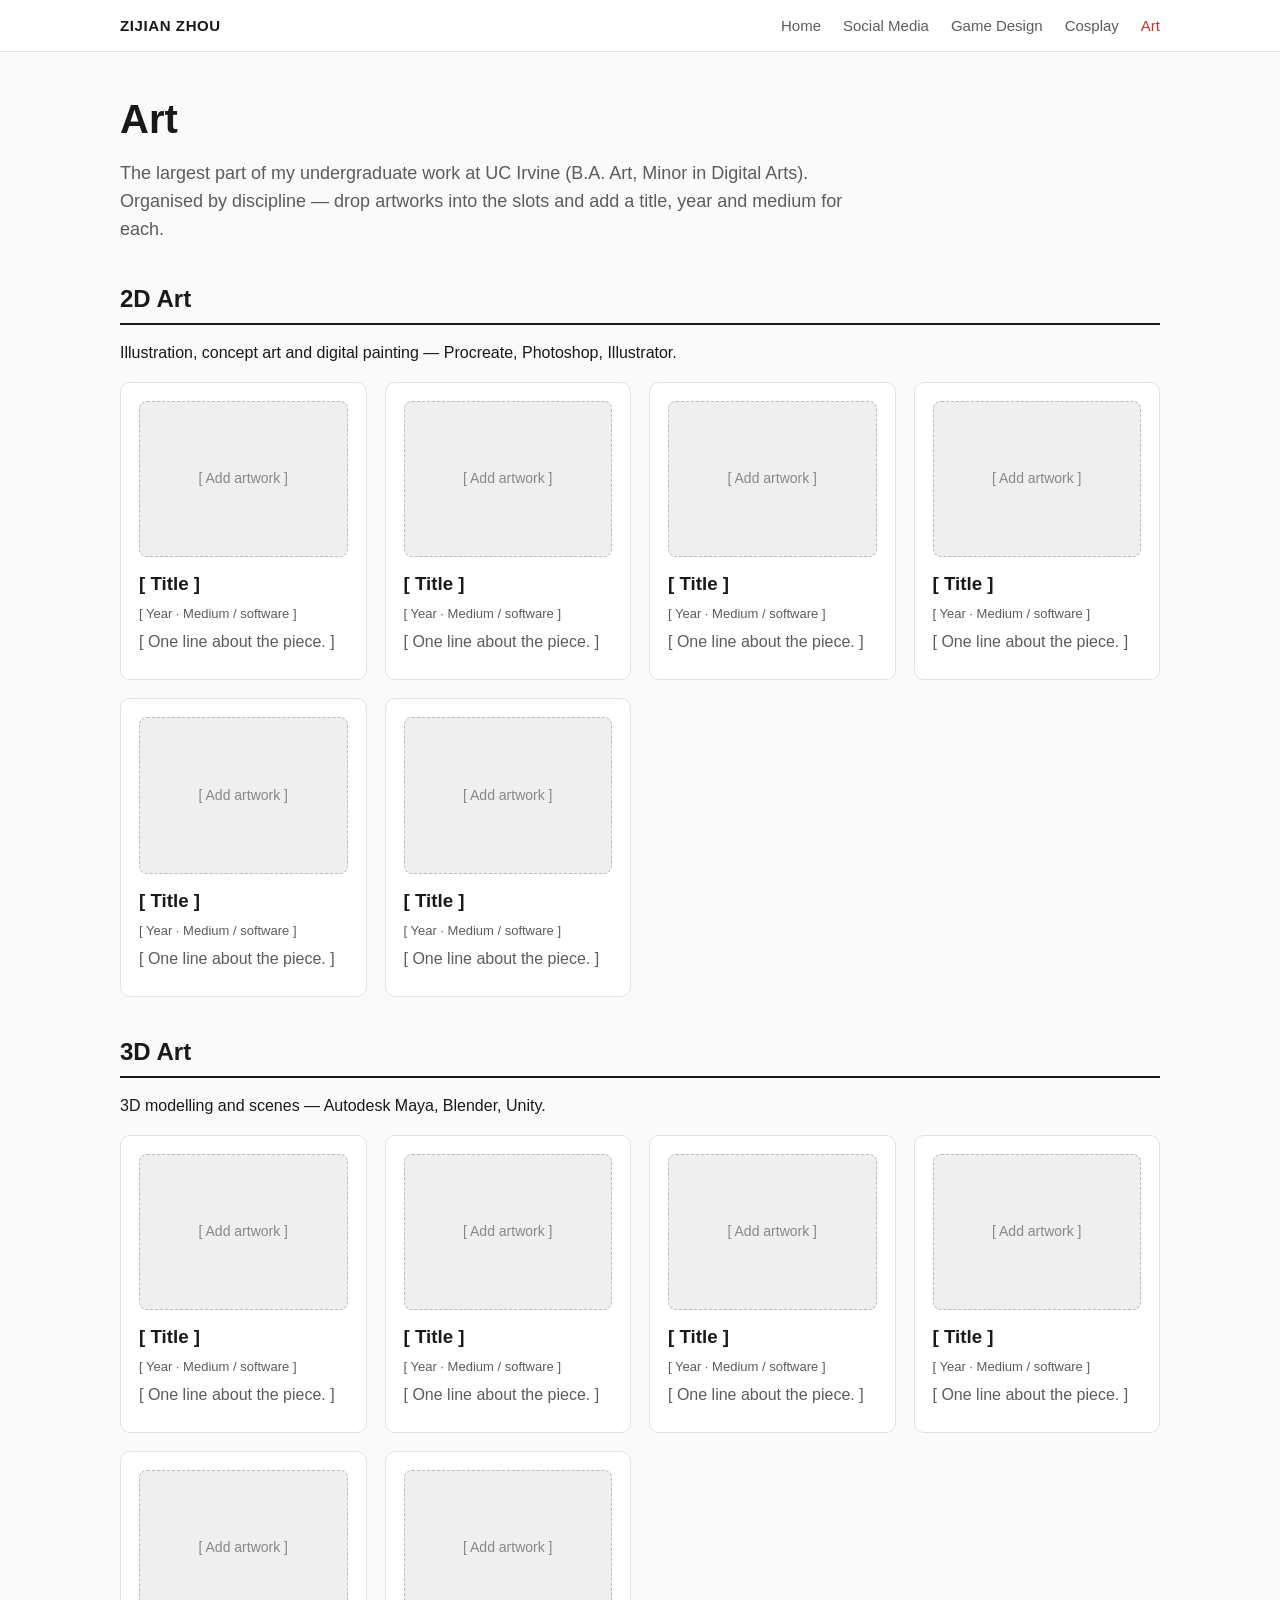
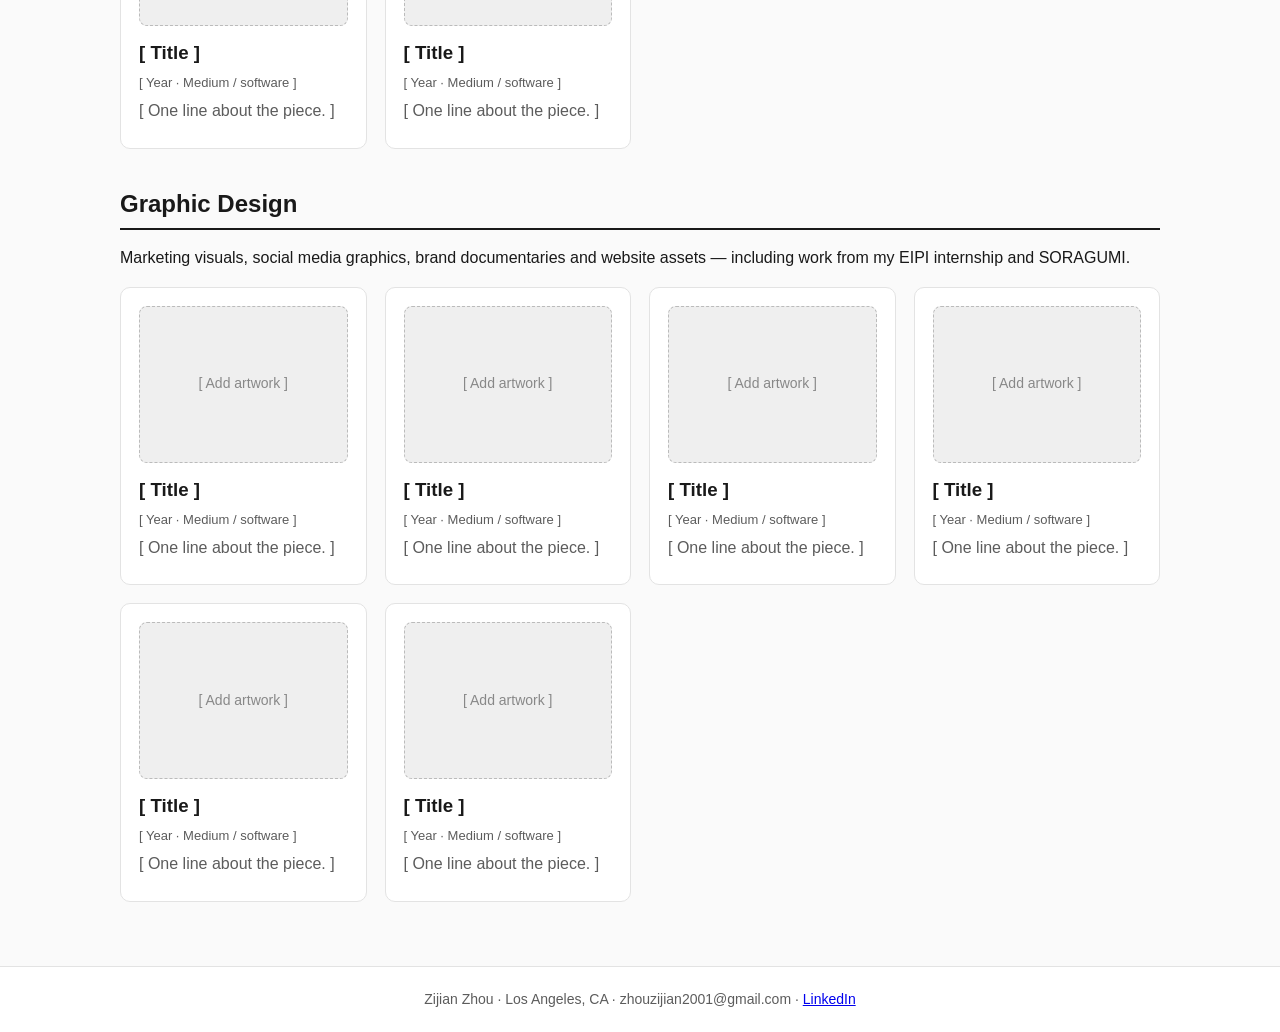
==== art.html @ 23ec6651 "Add files via upload" ====
<!DOCTYPE html>
<html lang="en"><head><meta charset="utf-8"><meta name="viewport" content="width=device-width,initial-scale=1">
<title>Art — Zijian Zhou</title><link rel="stylesheet" href="styles.css"></head>
<body><header class="site"><nav><a class="brand" href="index.html">ZIJIAN ZHOU</a><a href="index.html" class="">Home</a><a href="social-media.html" class="">Social Media</a><a href="game-design.html" class="">Game Design</a><a href="cosplay.html" class="">Cosplay</a><a href="art.html" class="active">Art</a></nav></header>
<main>
<h1>Art</h1>
<p class="lede">The largest part of my undergraduate work at UC Irvine (B.A. Art, Minor in Digital Arts). Organised by discipline — drop artworks into the slots and add a title, year and medium for each.</p>
<h2>2D Art</h2><p>Illustration, concept art and digital painting — Procreate, Photoshop, Illustrator.</p><div class="grid2"><div class="card"><div class="thumb">[ Add artwork ]</div><h3>[ Title ]</h3><p class="meta">[ Year · Medium / software ]</p><p>[ One line about the piece. ]</p></div><div class="card"><div class="thumb">[ Add artwork ]</div><h3>[ Title ]</h3><p class="meta">[ Year · Medium / software ]</p><p>[ One line about the piece. ]</p></div><div class="card"><div class="thumb">[ Add artwork ]</div><h3>[ Title ]</h3><p class="meta">[ Year · Medium / software ]</p><p>[ One line about the piece. ]</p></div><div class="card"><div class="thumb">[ Add artwork ]</div><h3>[ Title ]</h3><p class="meta">[ Year · Medium / software ]</p><p>[ One line about the piece. ]</p></div><div class="card"><div class="thumb">[ Add artwork ]</div><h3>[ Title ]</h3><p class="meta">[ Year · Medium / software ]</p><p>[ One line about the piece. ]</p></div><div class="card"><div class="thumb">[ Add artwork ]</div><h3>[ Title ]</h3><p class="meta">[ Year · Medium / software ]</p><p>[ One line about the piece. ]</p></div></div>
<h2>3D Art</h2><p>3D modelling and scenes — Autodesk Maya, Blender, Unity.</p><div class="grid2"><div class="card"><div class="thumb">[ Add artwork ]</div><h3>[ Title ]</h3><p class="meta">[ Year · Medium / software ]</p><p>[ One line about the piece. ]</p></div><div class="card"><div class="thumb">[ Add artwork ]</div><h3>[ Title ]</h3><p class="meta">[ Year · Medium / software ]</p><p>[ One line about the piece. ]</p></div><div class="card"><div class="thumb">[ Add artwork ]</div><h3>[ Title ]</h3><p class="meta">[ Year · Medium / software ]</p><p>[ One line about the piece. ]</p></div><div class="card"><div class="thumb">[ Add artwork ]</div><h3>[ Title ]</h3><p class="meta">[ Year · Medium / software ]</p><p>[ One line about the piece. ]</p></div><div class="card"><div class="thumb">[ Add artwork ]</div><h3>[ Title ]</h3><p class="meta">[ Year · Medium / software ]</p><p>[ One line about the piece. ]</p></div><div class="card"><div class="thumb">[ Add artwork ]</div><h3>[ Title ]</h3><p class="meta">[ Year · Medium / software ]</p><p>[ One line about the piece. ]</p></div></div>
<h2>Graphic Design</h2><p>Marketing visuals, social media graphics, brand documentaries and website assets — including work from my EIPI internship and SORAGUMI.</p><div class="grid2"><div class="card"><div class="thumb">[ Add artwork ]</div><h3>[ Title ]</h3><p class="meta">[ Year · Medium / software ]</p><p>[ One line about the piece. ]</p></div><div class="card"><div class="thumb">[ Add artwork ]</div><h3>[ Title ]</h3><p class="meta">[ Year · Medium / software ]</p><p>[ One line about the piece. ]</p></div><div class="card"><div class="thumb">[ Add artwork ]</div><h3>[ Title ]</h3><p class="meta">[ Year · Medium / software ]</p><p>[ One line about the piece. ]</p></div><div class="card"><div class="thumb">[ Add artwork ]</div><h3>[ Title ]</h3><p class="meta">[ Year · Medium / software ]</p><p>[ One line about the piece. ]</p></div><div class="card"><div class="thumb">[ Add artwork ]</div><h3>[ Title ]</h3><p class="meta">[ Year · Medium / software ]</p><p>[ One line about the piece. ]</p></div><div class="card"><div class="thumb">[ Add artwork ]</div><h3>[ Title ]</h3><p class="meta">[ Year · Medium / software ]</p><p>[ One line about the piece. ]</p></div></div>
</main>
<footer>Zijian Zhou · Los Angeles, CA · zhouzijian2001@gmail.com · <a href="https://www.linkedin.com/in/zijian-melody-zhou">LinkedIn</a></footer>
</body></html>
---- styles.css ----
:root{--ink:#191919;--muted:#5c5c5c;--line:#e3e3e3;--accent:#c8352c;--bg:#fafafa;--card:#fff}
*{box-sizing:border-box}body{margin:0;font-family:-apple-system,"Segoe UI",Roboto,"Helvetica Neue",Arial,sans-serif;color:var(--ink);background:var(--bg);line-height:1.55}
header.site{position:sticky;top:0;background:#fff;border-bottom:1px solid var(--line);z-index:10}
nav{max-width:1080px;margin:0 auto;display:flex;gap:22px;align-items:center;padding:14px 20px;flex-wrap:wrap}
nav .brand{font-weight:800;letter-spacing:.04em;margin-right:auto;text-decoration:none;color:var(--ink)}
nav a{color:var(--muted);text-decoration:none;font-size:15px}nav a:hover,nav a.active{color:var(--accent)}
main{max-width:1080px;margin:0 auto;padding:36px 20px 64px}
h1{font-size:40px;line-height:1.15;margin:8px 0 12px}h2{font-size:24px;margin:36px 0 12px;border-bottom:2px solid var(--ink);padding-bottom:6px}h3{margin:0 0 6px}
.lede{font-size:18px;color:var(--muted);max-width:760px}
.grid{display:grid;grid-template-columns:repeat(auto-fill,minmax(300px,1fr));gap:18px;margin-top:16px}
.grid2{display:grid;grid-template-columns:repeat(auto-fill,minmax(220px,1fr));gap:18px;margin-top:16px}
.card{background:var(--card);border:1px solid var(--line);border-radius:10px;padding:18px}
.card p{color:var(--muted);margin:6px 0}
.thumb{aspect-ratio:4/3;background:#efefef;border:1px dashed #bbb;border-radius:8px;display:flex;align-items:center;justify-content:center;color:#888;font-size:14px;text-align:center;padding:10px;margin-bottom:12px}
.thumb img{width:100%;height:100%;object-fit:cover;border-radius:8px}
.tag{display:inline-block;background:#f3e9e8;color:var(--accent);border-radius:999px;padding:2px 10px;font-size:12px;margin:2px 4px 2px 0}
.meta{font-size:13px;color:#888}
.note{background:#fff7e6;border:1px solid #f0dfae;border-radius:8px;padding:14px 16px;color:#66551a}
footer{border-top:1px solid var(--line);padding:22px 20px;text-align:center;color:var(--muted);font-size:14px;background:#fff}
a.btn{display:inline-block;background:var(--ink);color:#fff;padding:10px 18px;border-radius:8px;text-decoration:none;margin-right:10px}
a.btn.alt{background:#fff;color:var(--ink);border:1px solid var(--ink)}
ul{padding-left:20px}li{margin:4px 0}
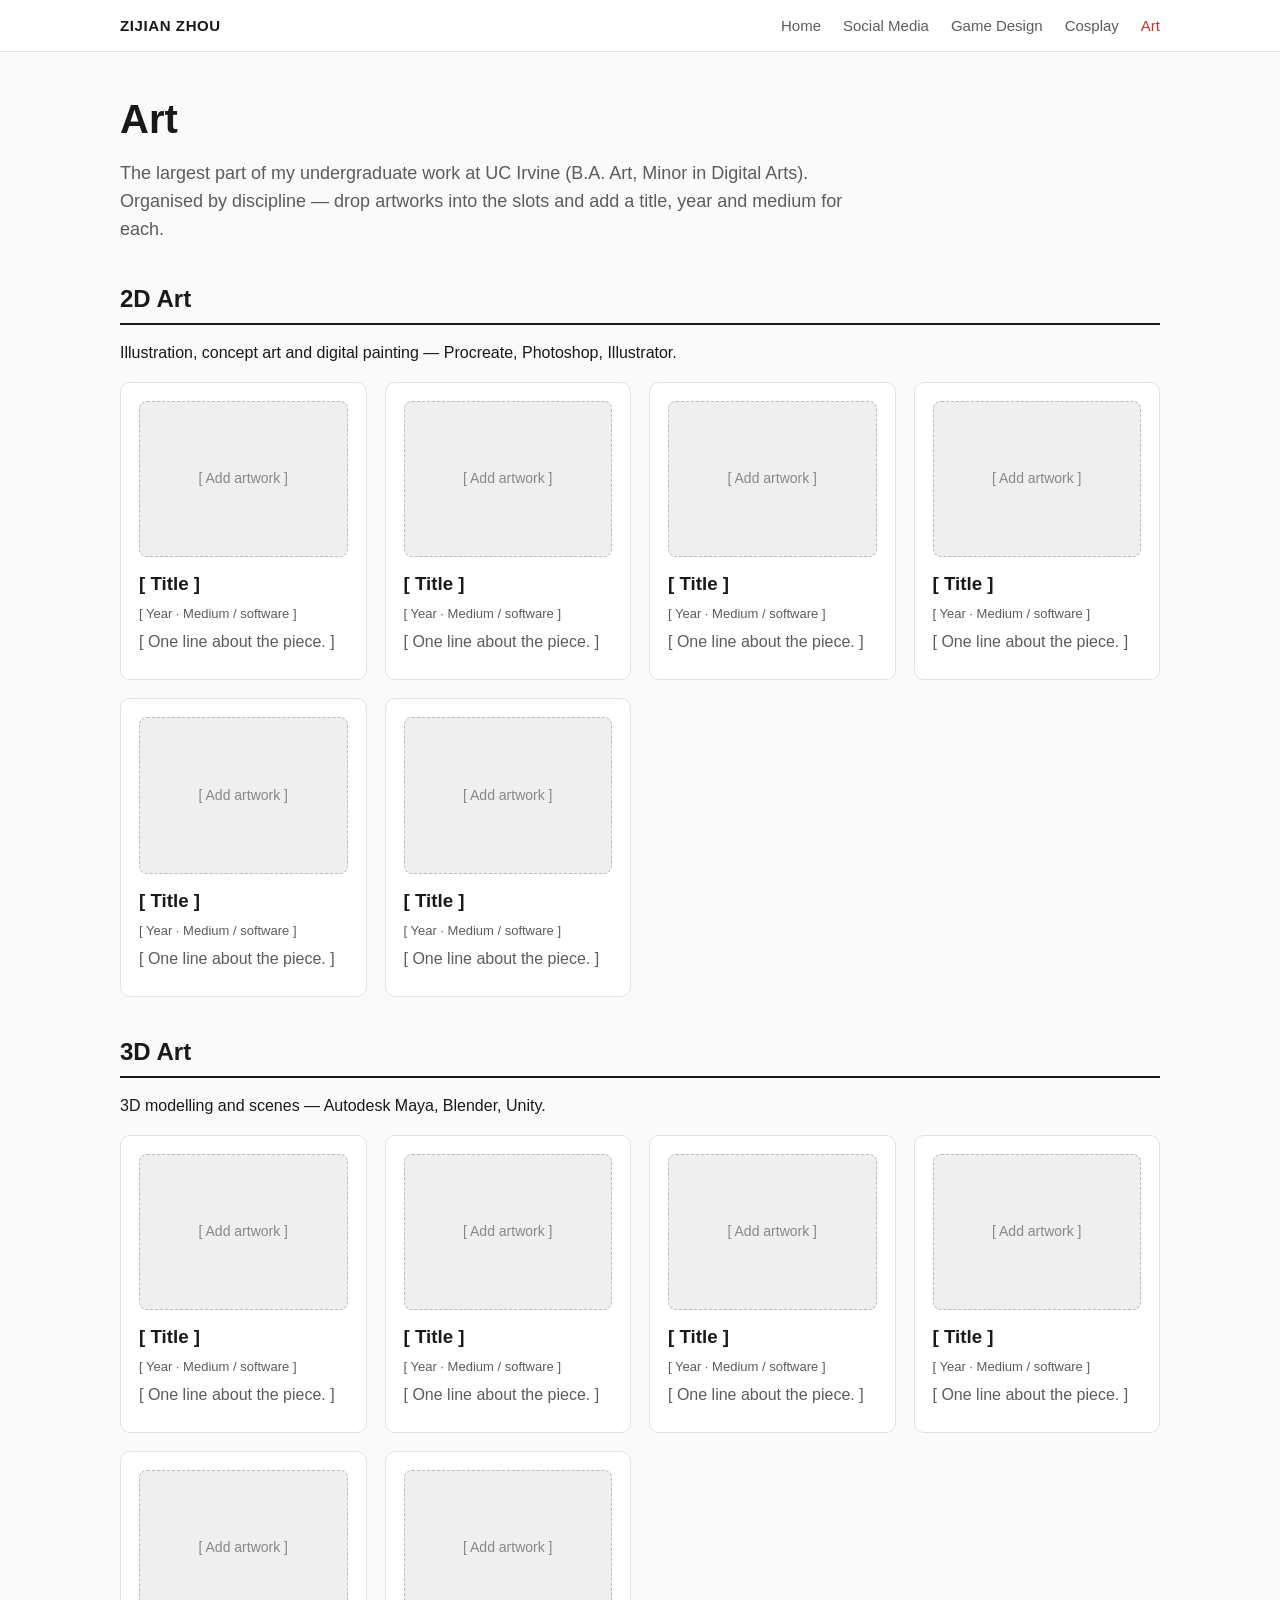
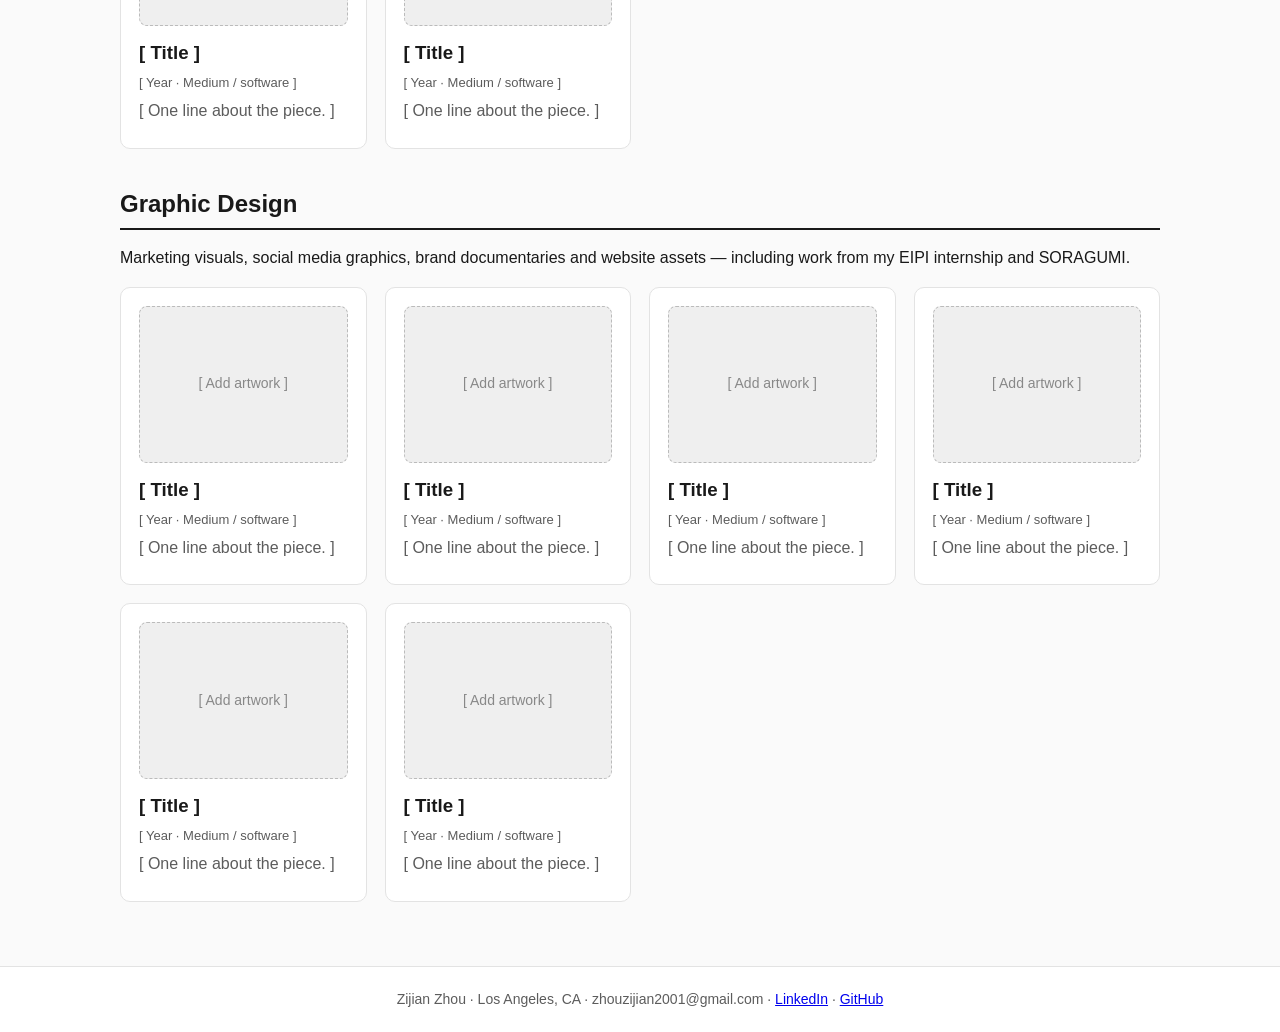
==== commit 7d3ac87d: "Add files via upload" ====
--- a/art.html
+++ b/art.html
@@ -9,5 +9,5 @@
 <h2>3D Art</h2><p>3D modelling and scenes — Autodesk Maya, Blender, Unity.</p><div class="grid2"><div class="card"><div class="thumb">[ Add artwork ]</div><h3>[ Title ]</h3><p class="meta">[ Year · Medium / software ]</p><p>[ One line about the piece. ]</p></div><div class="card"><div class="thumb">[ Add artwork ]</div><h3>[ Title ]</h3><p class="meta">[ Year · Medium / software ]</p><p>[ One line about the piece. ]</p></div><div class="card"><div class="thumb">[ Add artwork ]</div><h3>[ Title ]</h3><p class="meta">[ Year · Medium / software ]</p><p>[ One line about the piece. ]</p></div><div class="card"><div class="thumb">[ Add artwork ]</div><h3>[ Title ]</h3><p class="meta">[ Year · Medium / software ]</p><p>[ One line about the piece. ]</p></div><div class="card"><div class="thumb">[ Add artwork ]</div><h3>[ Title ]</h3><p class="meta">[ Year · Medium / software ]</p><p>[ One line about the piece. ]</p></div><div class="card"><div class="thumb">[ Add artwork ]</div><h3>[ Title ]</h3><p class="meta">[ Year · Medium / software ]</p><p>[ One line about the piece. ]</p></div></div>
 <h2>Graphic Design</h2><p>Marketing visuals, social media graphics, brand documentaries and website assets — including work from my EIPI internship and SORAGUMI.</p><div class="grid2"><div class="card"><div class="thumb">[ Add artwork ]</div><h3>[ Title ]</h3><p class="meta">[ Year · Medium / software ]</p><p>[ One line about the piece. ]</p></div><div class="card"><div class="thumb">[ Add artwork ]</div><h3>[ Title ]</h3><p class="meta">[ Year · Medium / software ]</p><p>[ One line about the piece. ]</p></div><div class="card"><div class="thumb">[ Add artwork ]</div><h3>[ Title ]</h3><p class="meta">[ Year · Medium / software ]</p><p>[ One line about the piece. ]</p></div><div class="card"><div class="thumb">[ Add artwork ]</div><h3>[ Title ]</h3><p class="meta">[ Year · Medium / software ]</p><p>[ One line about the piece. ]</p></div><div class="card"><div class="thumb">[ Add artwork ]</div><h3>[ Title ]</h3><p class="meta">[ Year · Medium / software ]</p><p>[ One line about the piece. ]</p></div><div class="card"><div class="thumb">[ Add artwork ]</div><h3>[ Title ]</h3><p class="meta">[ Year · Medium / software ]</p><p>[ One line about the piece. ]</p></div></div>
 </main>
-<footer>Zijian Zhou · Los Angeles, CA · zhouzijian2001@gmail.com · <a href="https://www.linkedin.com/in/zijian-melody-zhou">LinkedIn</a></footer>
+<footer>Zijian Zhou · Los Angeles, CA · zhouzijian2001@gmail.com · <a href="https://www.linkedin.com/in/zijian-melody-zhou">LinkedIn</a> · <a href="https://github.com/zijian-melody-zhou">GitHub</a></footer>
 </body></html>
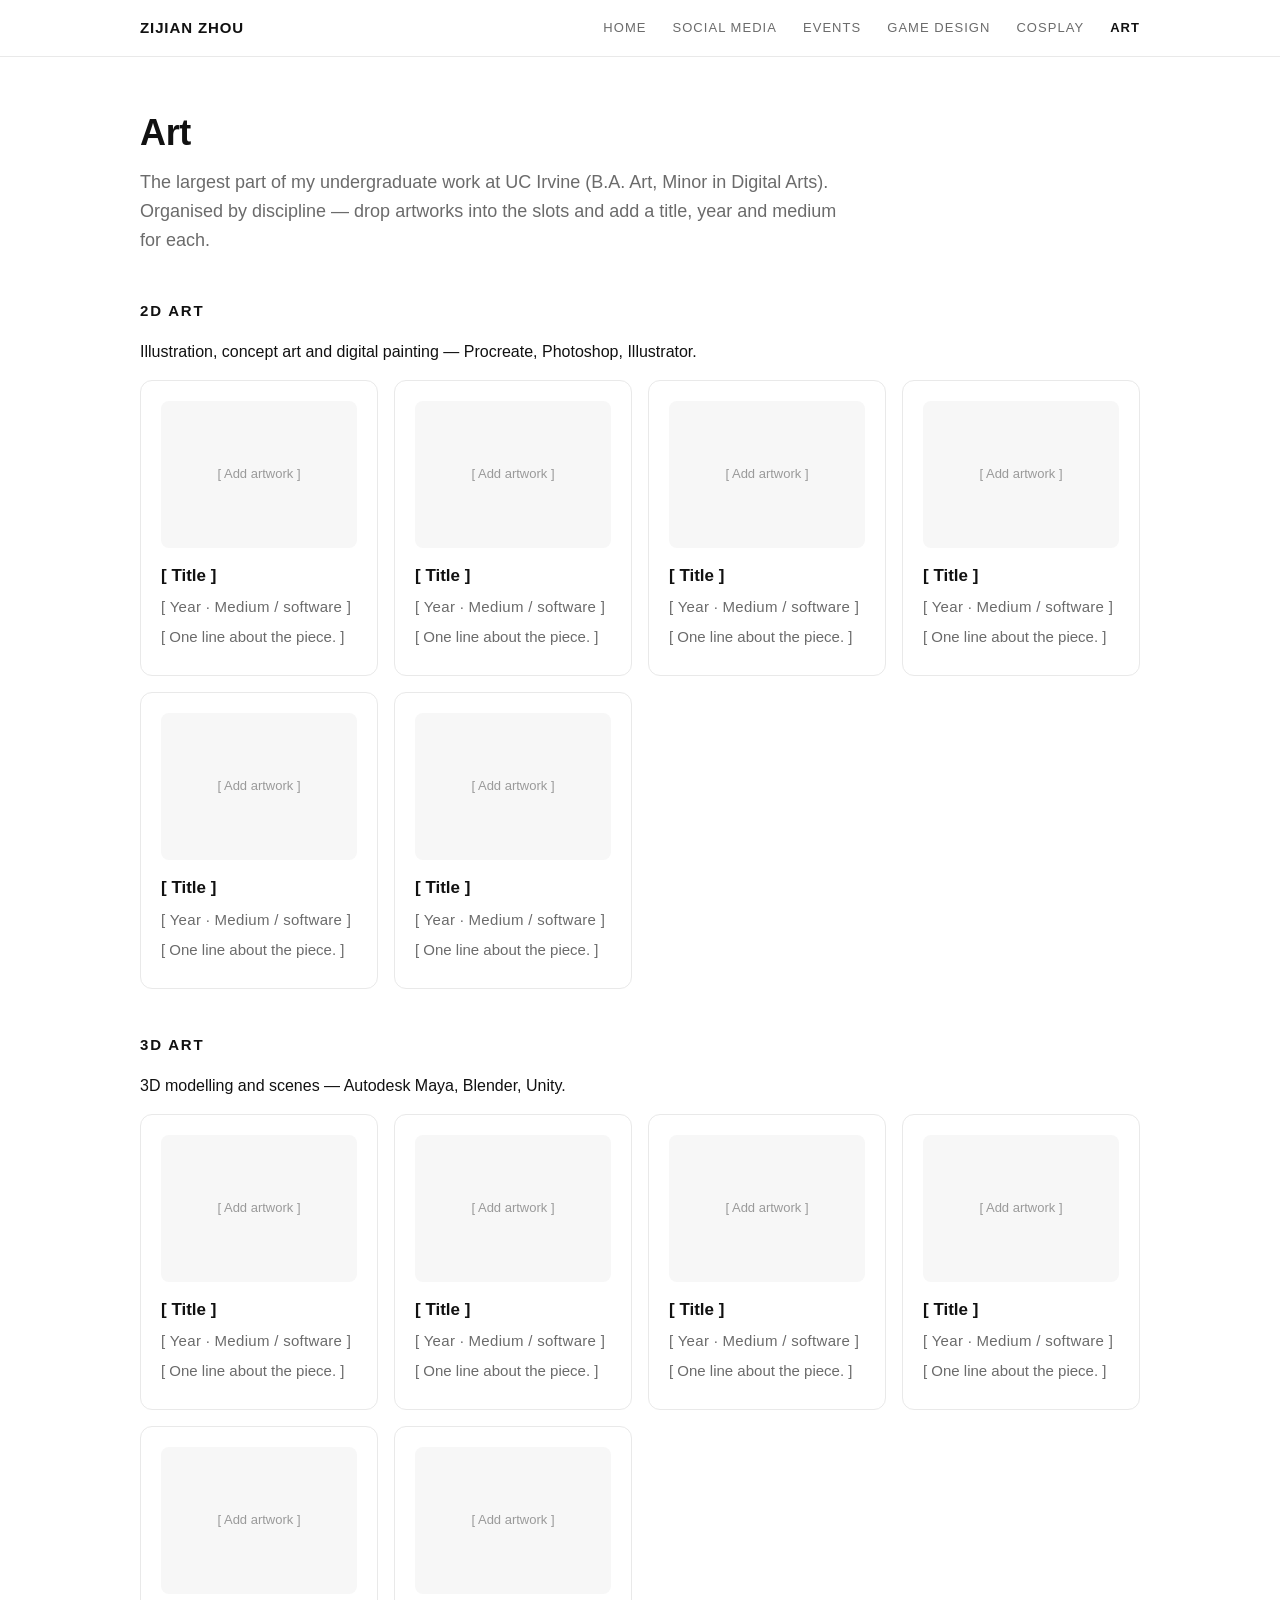
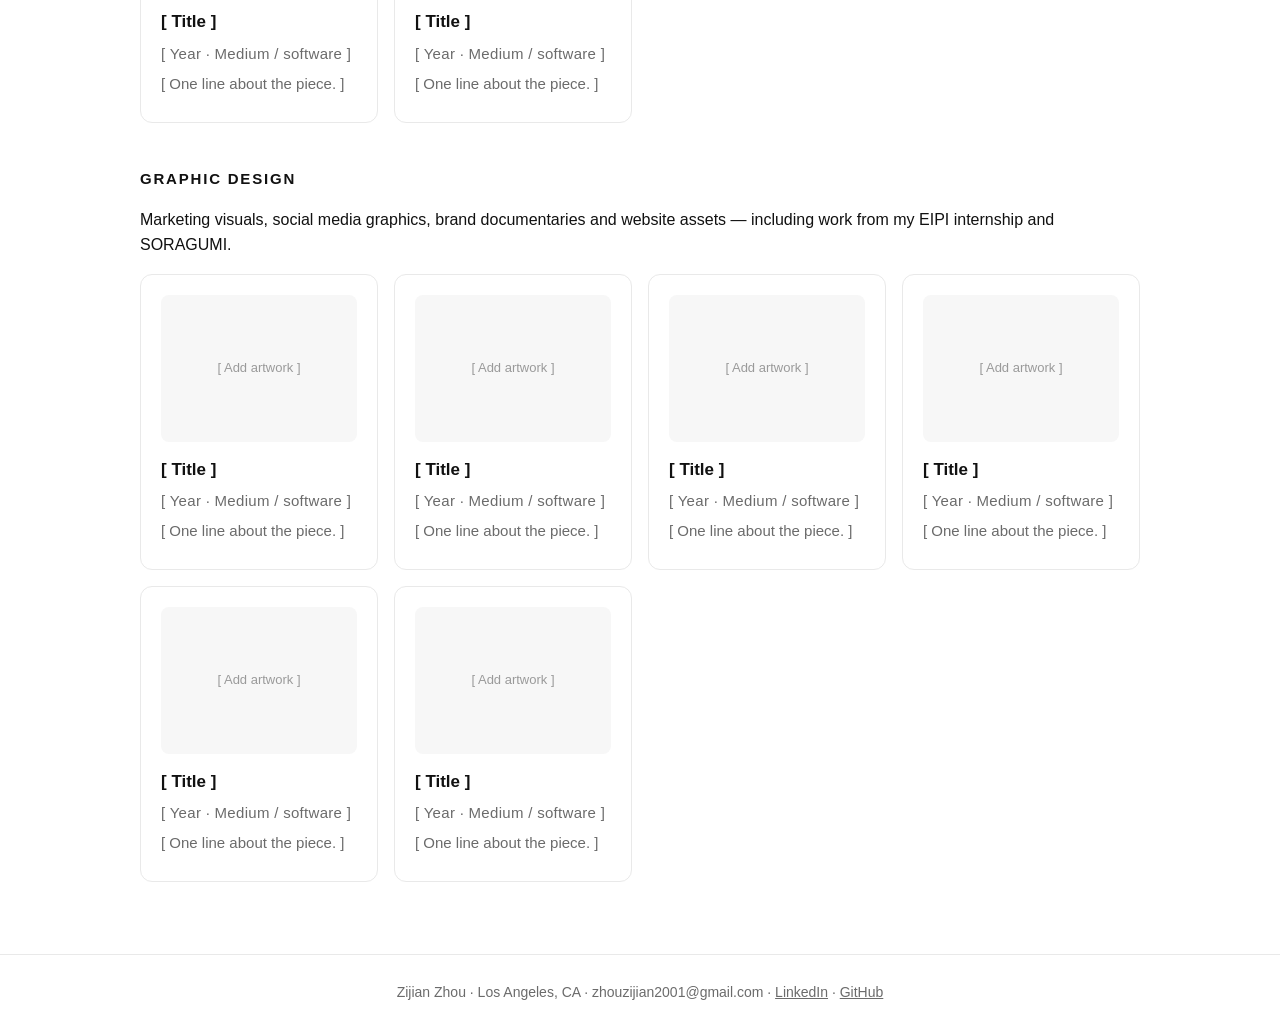
==== commit 8a582daa: "Final portfolio update" ====
--- a/art.html
+++ b/art.html
@@ -1,7 +1,7 @@
 <!DOCTYPE html>
 <html lang="en"><head><meta charset="utf-8"><meta name="viewport" content="width=device-width,initial-scale=1">
 <title>Art — Zijian Zhou</title><link rel="stylesheet" href="styles.css"></head>
-<body><header class="site"><nav><a class="brand" href="index.html">ZIJIAN ZHOU</a><a href="index.html" class="">Home</a><a href="social-media.html" class="">Social Media</a><a href="game-design.html" class="">Game Design</a><a href="cosplay.html" class="">Cosplay</a><a href="art.html" class="active">Art</a></nav></header>
+<body><header class="site"><nav><a class="brand" href="index.html">ZIJIAN ZHOU</a><a href="index.html" class="">Home</a><a href="social-media.html" class="">Social Media</a><a href="events.html">Events</a><a href="game-design.html" class="">Game Design</a><a href="cosplay.html" class="">Cosplay</a><a href="art.html" class="active">Art</a></nav></header>
 <main>
 <h1>Art</h1>
 <p class="lede">The largest part of my undergraduate work at UC Irvine (B.A. Art, Minor in Digital Arts). Organised by discipline — drop artworks into the slots and add a title, year and medium for each.</p>
--- a/styles.css
+++ b/styles.css
@@ -1,22 +1,41 @@
-:root{--ink:#191919;--muted:#5c5c5c;--line:#e3e3e3;--accent:#c8352c;--bg:#fafafa;--card:#fff}
-*{box-sizing:border-box}body{margin:0;font-family:-apple-system,"Segoe UI",Roboto,"Helvetica Neue",Arial,sans-serif;color:var(--ink);background:var(--bg);line-height:1.55}
-header.site{position:sticky;top:0;background:#fff;border-bottom:1px solid var(--line);z-index:10}
-nav{max-width:1080px;margin:0 auto;display:flex;gap:22px;align-items:center;padding:14px 20px;flex-wrap:wrap}
-nav .brand{font-weight:800;letter-spacing:.04em;margin-right:auto;text-decoration:none;color:var(--ink)}
-nav a{color:var(--muted);text-decoration:none;font-size:15px}nav a:hover,nav a.active{color:var(--accent)}
-main{max-width:1080px;margin:0 auto;padding:36px 20px 64px}
-h1{font-size:40px;line-height:1.15;margin:8px 0 12px}h2{font-size:24px;margin:36px 0 12px;border-bottom:2px solid var(--ink);padding-bottom:6px}h3{margin:0 0 6px}
-.lede{font-size:18px;color:var(--muted);max-width:760px}
-.grid{display:grid;grid-template-columns:repeat(auto-fill,minmax(300px,1fr));gap:18px;margin-top:16px}
-.grid2{display:grid;grid-template-columns:repeat(auto-fill,minmax(220px,1fr));gap:18px;margin-top:16px}
-.card{background:var(--card);border:1px solid var(--line);border-radius:10px;padding:18px}
-.card p{color:var(--muted);margin:6px 0}
-.thumb{aspect-ratio:4/3;background:#efefef;border:1px dashed #bbb;border-radius:8px;display:flex;align-items:center;justify-content:center;color:#888;font-size:14px;text-align:center;padding:10px;margin-bottom:12px}
+:root{--ink:#111;--muted:#6b6b6b;--faint:#9a9a9a;--line:#e9e9e9;--accent:#c8352c;--bg:#fff;--card:#fff;--soft:#f7f7f7}
+*{box-sizing:border-box}
+body{margin:0;font-family:-apple-system,"Segoe UI",Roboto,"Helvetica Neue",Arial,sans-serif;color:var(--ink);background:var(--bg);line-height:1.6;-webkit-font-smoothing:antialiased}
+header.site{position:sticky;top:0;background:rgba(255,255,255,.92);backdrop-filter:blur(8px);border-bottom:1px solid var(--line);z-index:10}
+nav{max-width:1040px;margin:0 auto;display:flex;gap:26px;align-items:center;padding:16px 20px;flex-wrap:wrap}
+nav .brand{font-weight:800;letter-spacing:.06em;margin-right:auto;text-decoration:none;color:var(--ink);font-size:15px}
+nav a{color:var(--muted);text-decoration:none;font-size:13px;letter-spacing:.08em;text-transform:uppercase}
+nav a:hover,nav a.active{color:var(--ink)}
+nav a.active{font-weight:700}
+main{max-width:1040px;margin:0 auto;padding:48px 20px 72px}
+h1{font-size:36px;line-height:1.2;margin:6px 0 14px;font-weight:800;letter-spacing:-.01em}
+h2{font-size:15px;margin:44px 0 16px;letter-spacing:.12em;text-transform:uppercase;font-weight:700}
+h3{margin:0 0 6px;font-size:17px}
+.lede{font-size:18px;color:var(--muted);max-width:720px;margin:0 0 8px}
+.grid{display:grid;grid-template-columns:repeat(auto-fill,minmax(300px,1fr));gap:16px;margin-top:16px}
+.grid2{display:grid;grid-template-columns:repeat(auto-fill,minmax(220px,1fr));gap:16px;margin-top:16px}
+.card{background:var(--card);border:1px solid var(--line);border-radius:12px;padding:20px}
+.card p{color:var(--muted);margin:6px 0;font-size:15px}
+.card a{color:var(--accent);text-decoration:none}
+.card a:hover{text-decoration:underline}
+.thumb{aspect-ratio:4/3;background:var(--soft);border-radius:8px;display:flex;align-items:center;justify-content:center;color:var(--faint);font-size:13px;text-align:center;padding:10px;margin-bottom:14px;overflow:hidden}
 .thumb img{width:100%;height:100%;object-fit:cover;border-radius:8px}
-.tag{display:inline-block;background:#f3e9e8;color:var(--accent);border-radius:999px;padding:2px 10px;font-size:12px;margin:2px 4px 2px 0}
-.meta{font-size:13px;color:#888}
-.note{background:#fff7e6;border:1px solid #f0dfae;border-radius:8px;padding:14px 16px;color:#66551a}
-footer{border-top:1px solid var(--line);padding:22px 20px;text-align:center;color:var(--muted);font-size:14px;background:#fff}
-a.btn{display:inline-block;background:var(--ink);color:#fff;padding:10px 18px;border-radius:8px;text-decoration:none;margin-right:10px}
+.thumb a{color:var(--accent)}
+.tag{display:inline-block;background:#faf0ef;color:var(--accent);border-radius:999px;padding:2px 10px;font-size:12px;margin:2px 4px 2px 0}
+.meta{font-size:13px;color:var(--faint);letter-spacing:.02em}
+.note{background:#fffaf0;border:1px solid #f0e2b6;border-radius:10px;padding:14px 16px;color:#6b5a1e;font-size:15px}
+footer{border-top:1px solid var(--line);padding:26px 20px;text-align:center;color:var(--muted);font-size:14px}
+footer a{color:var(--muted)}
+a.btn{display:inline-block;background:var(--ink);color:#fff;padding:10px 20px;border-radius:999px;text-decoration:none;margin-right:10px;font-size:15px}
 a.btn.alt{background:#fff;color:var(--ink);border:1px solid var(--ink)}
-ul{padding-left:20px}li{margin:4px 0}
+ul{padding-left:20px}li{margin:5px 0}
+main a{color:var(--accent)}
+/* Gallery (Instagram-style grid) */
+.gallery{display:grid;grid-template-columns:repeat(5,1fr);gap:3px;margin-top:18px}
+.gallery figure{margin:0;cursor:zoom-in}
+.gallery img{width:100%;aspect-ratio:1/1;object-fit:cover;border-radius:0;display:block;background:var(--soft)}
+#lightbox{position:fixed;inset:0;background:rgba(8,8,8,.94);display:none;align-items:center;justify-content:center;flex-direction:column;z-index:50;padding:24px;cursor:zoom-out}
+#lightbox.open{display:flex}
+#lightbox img{max-width:min(94vw,900px);max-height:82vh;border-radius:10px}
+#lightbox .cap{color:#eee;margin-top:16px;font-size:15px;text-align:center}
+#lightbox .cap a{color:#ffb3ad}
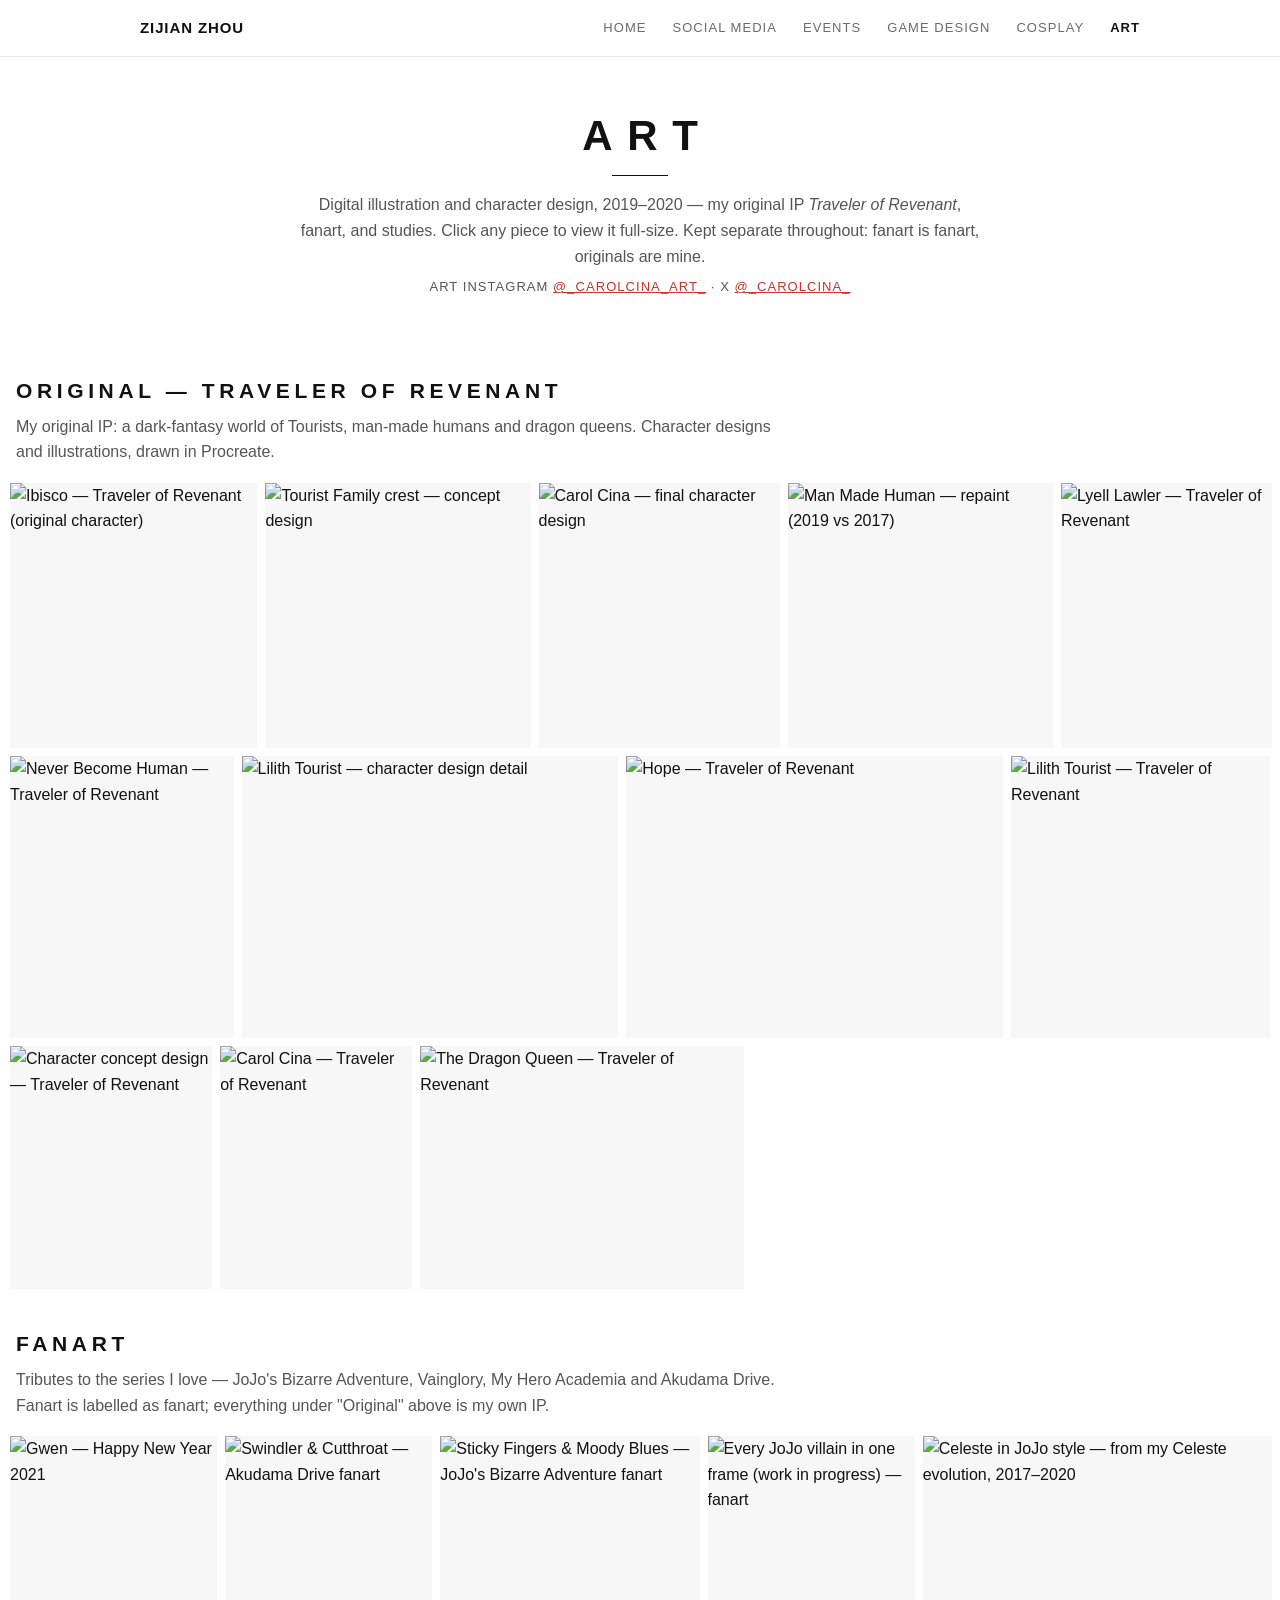
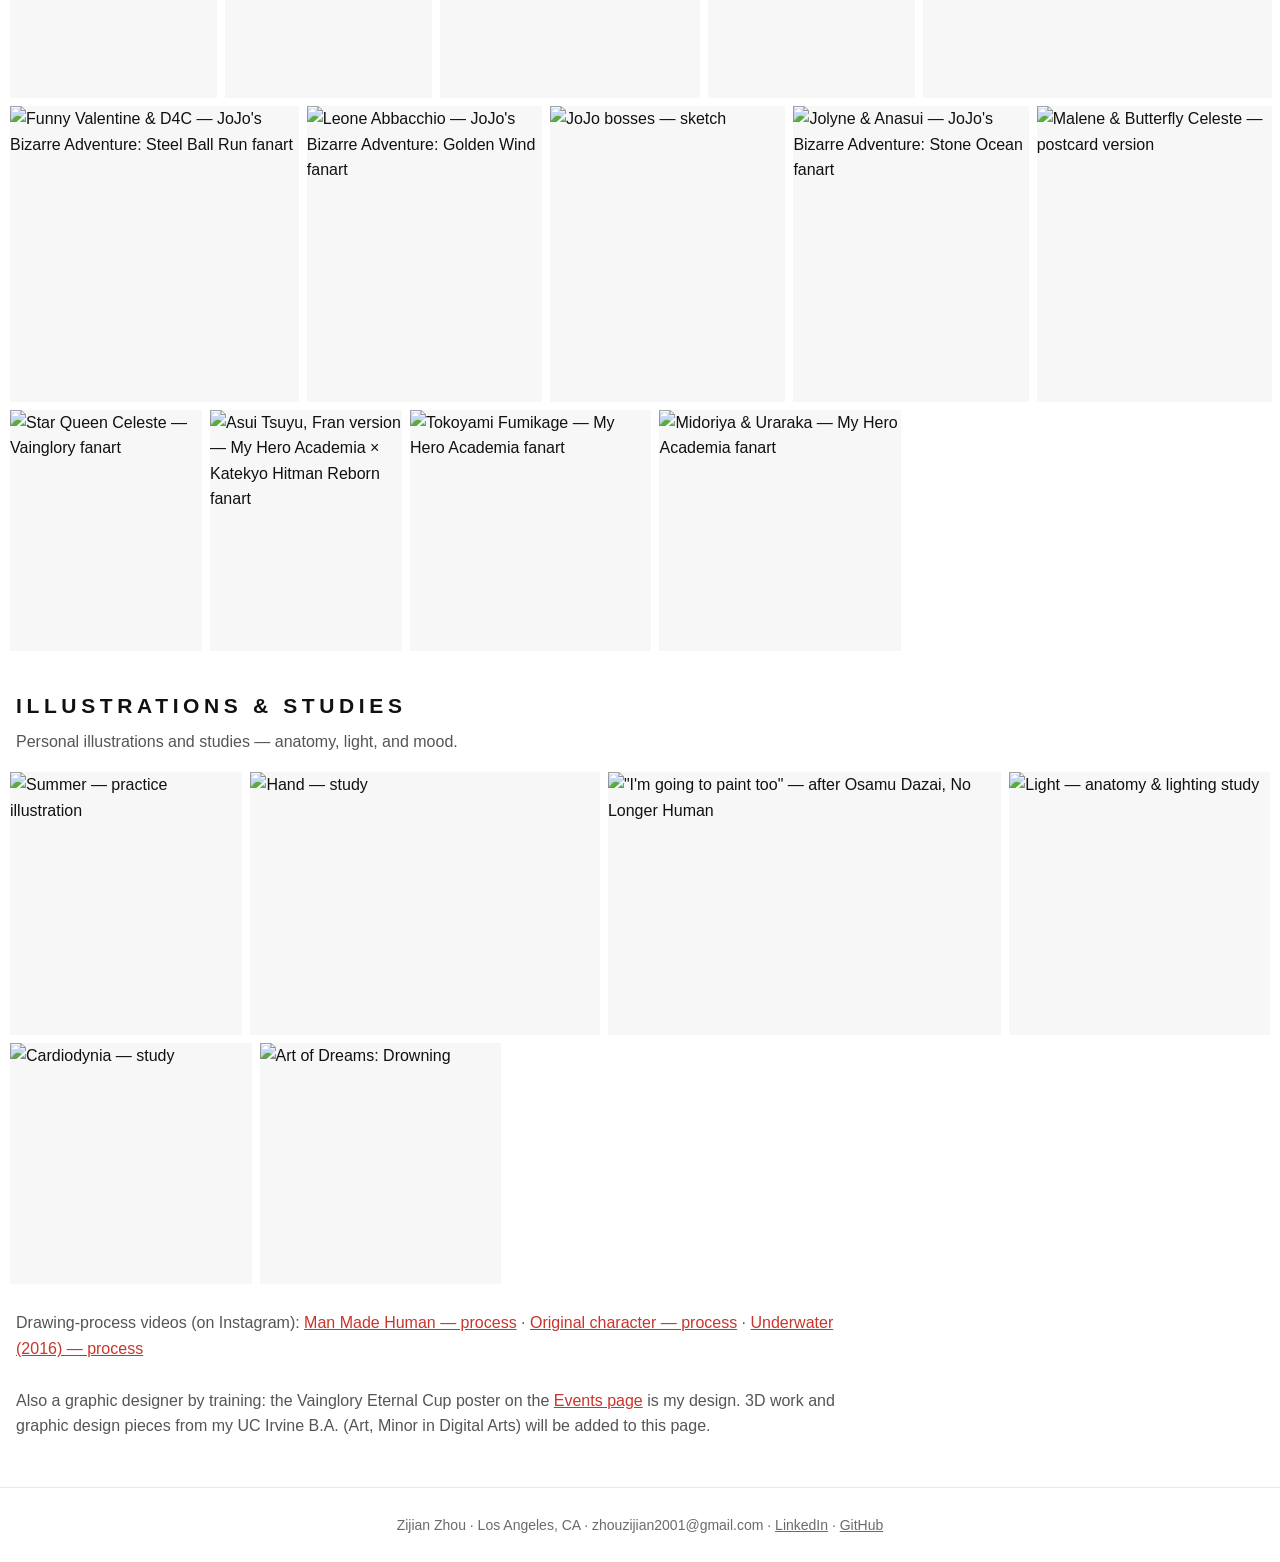
==== commit 63f61481: "Art page + CoCreate event" ====
--- a/art.html
+++ b/art.html
@@ -1,13 +1,66 @@
 <!DOCTYPE html>
 <html lang="en"><head><meta charset="utf-8"><meta name="viewport" content="width=device-width,initial-scale=1">
-<title>Art — Zijian Zhou</title><link rel="stylesheet" href="styles.css"></head>
-<body><header class="site"><nav><a class="brand" href="index.html">ZIJIAN ZHOU</a><a href="index.html" class="">Home</a><a href="social-media.html" class="">Social Media</a><a href="events.html">Events</a><a href="game-design.html" class="">Game Design</a><a href="cosplay.html" class="">Cosplay</a><a href="art.html" class="active">Art</a></nav></header>
+<title>Art — Zijian Zhou</title><link rel="stylesheet" href="styles.css"><style>
+main{max-width:none;padding:28px 10px 48px}
+.art-gallery{display:block}
+.page-head{text-align:center;padding:26px 16px 30px}
+.page-head h1{font-size:42px;letter-spacing:.35em;text-transform:uppercase;font-weight:600;margin:0 0 14px;text-indent:.35em}
+.page-head .rule{width:56px;height:1px;background:#111;margin:0 auto 16px}
+.page-head p{color:#555;max-width:680px;margin:0 auto 8px}
+.page-head .meta{font-size:13px;letter-spacing:.08em}
+.sec-head{font-size:21px;letter-spacing:.22em;text-transform:uppercase;font-weight:600;margin:38px 6px 6px}
+.sec-intro{color:#555;margin:0 6px 16px;max-width:760px}
+.jrow{display:flex;gap:8px;margin-bottom:8px}
+.jrow figure{margin:0;overflow:hidden;background:#f2f2f2}
+.jrow img{width:100%;height:100%;object-fit:cover;display:block;cursor:zoom-in;transition:transform .5s ease,opacity .3s ease}
+.jrow figure:hover img{transform:scale(1.03);opacity:.94}
+.foot-note{color:#555;margin:26px 6px 0;max-width:820px}
+@media(max-width:700px){.jrow{flex-wrap:wrap}.jrow figure{flex:1 1 46%!important}.page-head h1{font-size:30px}}
+</style></head>
+<body><header class="site"><nav><a class="brand" href="index.html">ZIJIAN ZHOU</a><a href="index.html">Home</a><a href="social-media.html">Social Media</a><a href="events.html">Events</a><a href="game-design.html">Game Design</a><a href="cosplay.html">Cosplay</a><a href="art.html" class="active">Art</a></nav></header>
 <main>
+<div class="page-head">
 <h1>Art</h1>
-<p class="lede">The largest part of my undergraduate work at UC Irvine (B.A. Art, Minor in Digital Arts). Organised by discipline — drop artworks into the slots and add a title, year and medium for each.</p>
-<h2>2D Art</h2><p>Illustration, concept art and digital painting — Procreate, Photoshop, Illustrator.</p><div class="grid2"><div class="card"><div class="thumb">[ Add artwork ]</div><h3>[ Title ]</h3><p class="meta">[ Year · Medium / software ]</p><p>[ One line about the piece. ]</p></div><div class="card"><div class="thumb">[ Add artwork ]</div><h3>[ Title ]</h3><p class="meta">[ Year · Medium / software ]</p><p>[ One line about the piece. ]</p></div><div class="card"><div class="thumb">[ Add artwork ]</div><h3>[ Title ]</h3><p class="meta">[ Year · Medium / software ]</p><p>[ One line about the piece. ]</p></div><div class="card"><div class="thumb">[ Add artwork ]</div><h3>[ Title ]</h3><p class="meta">[ Year · Medium / software ]</p><p>[ One line about the piece. ]</p></div><div class="card"><div class="thumb">[ Add artwork ]</div><h3>[ Title ]</h3><p class="meta">[ Year · Medium / software ]</p><p>[ One line about the piece. ]</p></div><div class="card"><div class="thumb">[ Add artwork ]</div><h3>[ Title ]</h3><p class="meta">[ Year · Medium / software ]</p><p>[ One line about the piece. ]</p></div></div>
-<h2>3D Art</h2><p>3D modelling and scenes — Autodesk Maya, Blender, Unity.</p><div class="grid2"><div class="card"><div class="thumb">[ Add artwork ]</div><h3>[ Title ]</h3><p class="meta">[ Year · Medium / software ]</p><p>[ One line about the piece. ]</p></div><div class="card"><div class="thumb">[ Add artwork ]</div><h3>[ Title ]</h3><p class="meta">[ Year · Medium / software ]</p><p>[ One line about the piece. ]</p></div><div class="card"><div class="thumb">[ Add artwork ]</div><h3>[ Title ]</h3><p class="meta">[ Year · Medium / software ]</p><p>[ One line about the piece. ]</p></div><div class="card"><div class="thumb">[ Add artwork ]</div><h3>[ Title ]</h3><p class="meta">[ Year · Medium / software ]</p><p>[ One line about the piece. ]</p></div><div class="card"><div class="thumb">[ Add artwork ]</div><h3>[ Title ]</h3><p class="meta">[ Year · Medium / software ]</p><p>[ One line about the piece. ]</p></div><div class="card"><div class="thumb">[ Add artwork ]</div><h3>[ Title ]</h3><p class="meta">[ Year · Medium / software ]</p><p>[ One line about the piece. ]</p></div></div>
-<h2>Graphic Design</h2><p>Marketing visuals, social media graphics, brand documentaries and website assets — including work from my EIPI internship and SORAGUMI.</p><div class="grid2"><div class="card"><div class="thumb">[ Add artwork ]</div><h3>[ Title ]</h3><p class="meta">[ Year · Medium / software ]</p><p>[ One line about the piece. ]</p></div><div class="card"><div class="thumb">[ Add artwork ]</div><h3>[ Title ]</h3><p class="meta">[ Year · Medium / software ]</p><p>[ One line about the piece. ]</p></div><div class="card"><div class="thumb">[ Add artwork ]</div><h3>[ Title ]</h3><p class="meta">[ Year · Medium / software ]</p><p>[ One line about the piece. ]</p></div><div class="card"><div class="thumb">[ Add artwork ]</div><h3>[ Title ]</h3><p class="meta">[ Year · Medium / software ]</p><p>[ One line about the piece. ]</p></div><div class="card"><div class="thumb">[ Add artwork ]</div><h3>[ Title ]</h3><p class="meta">[ Year · Medium / software ]</p><p>[ One line about the piece. ]</p></div><div class="card"><div class="thumb">[ Add artwork ]</div><h3>[ Title ]</h3><p class="meta">[ Year · Medium / software ]</p><p>[ One line about the piece. ]</p></div></div>
+<div class="rule"></div>
+<p>Digital illustration and character design, 2019–2020 — my original IP <i>Traveler of Revenant</i>, fanart, and studies. Click any piece to view it full-size. Kept separate throughout: fanart is fanart, originals are mine.</p>
+<p class="meta">ART INSTAGRAM <a href="https://www.instagram.com/_carolcina_art_/">@_CAROLCINA_ART_</a> · X <a href="https://x.com/_CarolCina_">@_CAROLCINA_</a></p>
+</div>
+<h2 class="sec-head">Original — Traveler of Revenant</h2>
+<p class="sec-intro">My original IP: a dark-fantasy world of Tourists, man-made humans and dragon queens. Character designs and illustrations, drawn in Procreate.</p>
+<div class="gallery art-gallery">
+<div class="jrow"><figure style="flex:0 0 calc(20.111% - 6px);aspect-ratio:0.9345"><img src="assets/art-tor-ibisco.jpg" alt="Ibisco — Traveler of Revenant (original character)" data-cap="Ibisco — Traveler of Revenant (original character) · 2020" data-link="https://www.instagram.com/p/CI45vVFhA0S/" loading="lazy"></figure><figure style="flex:0 0 calc(21.521% - 6px);aspect-ratio:1.0000"><img src="assets/art-tor-familysign.jpg" alt="Tourist Family crest — concept design" data-cap="Tourist Family crest — concept design · Traveler of Revenant · 2020" data-link="https://www.instagram.com/p/CEMmI2cDaGp/" loading="lazy"></figure><figure style="flex:0 0 calc(19.630% - 6px);aspect-ratio:0.9122"><img src="assets/art-tor-carolcina-final.jpg" alt="Carol Cina — final character design" data-cap="Carol Cina — final character design · Traveler of Revenant · 2020" data-link="https://www.instagram.com/p/CAXLqsbjmzz/" loading="lazy"></figure><figure style="flex:0 0 calc(21.521% - 6px);aspect-ratio:1.0000"><img src="assets/art-tor-manmadehuman.jpg" alt="Man Made Human — repaint (2019 vs 2017)" data-cap="Man Made Human — repaint (2019 vs 2017) · Traveler of Revenant · 2019" data-link="https://www.instagram.com/p/Bw7VUQfBnHL/" loading="lazy"></figure><figure style="flex:0 0 calc(17.217% - 6px);aspect-ratio:0.8000"><img src="assets/art-tor-lyell.jpg" alt="Lyell Lawler — Traveler of Revenant" data-cap="Lyell Lawler — Traveler of Revenant · 2019" data-link="https://www.instagram.com/p/Bw2cMYchUaS/" loading="lazy"></figure></div>
+<div class="jrow"><figure style="flex:0 0 calc(18.224% - 6px);aspect-ratio:0.8000"><img src="assets/art-tor-neverbecomehuman.jpg" alt="Never Become Human — Traveler of Revenant" data-cap="Never Become Human — Traveler of Revenant · 2019" data-link="https://www.instagram.com/p/BwsKm_UBLa6/" loading="lazy"></figure><figure style="flex:0 0 calc(30.374% - 6px);aspect-ratio:1.3333"><img src="assets/art-tor-lilith-eyes.jpg" alt="Lilith Tourist — character design detail" data-cap="Lilith Tourist — character design detail · Traveler of Revenant · 2019" data-link="https://www.instagram.com/p/BwmsWIihLNI/" loading="lazy"></figure><figure style="flex:0 0 calc(30.374% - 6px);aspect-ratio:1.3333"><img src="assets/art-tor-hope.jpg" alt="Hope — Traveler of Revenant" data-cap="Hope — Traveler of Revenant · 2019" data-link="https://www.instagram.com/p/Bwk9-mmB6PE/" loading="lazy"></figure><figure style="flex:0 0 calc(21.028% - 6px);aspect-ratio:0.9231"><img src="assets/art-tor-lilith.jpg" alt="Lilith Tourist — Traveler of Revenant" data-cap="Lilith Tourist — Traveler of Revenant · 2019" data-link="https://www.instagram.com/p/BwgXET5hoeg/" loading="lazy"></figure></div>
+<div class="jrow"><figure style="flex:0 0 calc(16.522% - 6px);aspect-ratio:0.8411"><img src="assets/art-tor-concept.jpg" alt="Character concept design — Traveler of Revenant" data-cap="Character concept design — Traveler of Revenant · 2019" data-link="https://www.instagram.com/p/BwdBCy5hedQ/" loading="lazy"></figure><figure style="flex:0 0 calc(15.714% - 6px);aspect-ratio:0.8000"><img src="assets/art-tor-carolcina.jpg" alt="Carol Cina — Traveler of Revenant" data-cap="Carol Cina — Traveler of Revenant · 2019" data-link="https://www.instagram.com/p/BwZus05B-Y6/" loading="lazy"></figure><figure style="flex:0 0 calc(26.190% - 6px);aspect-ratio:1.3333"><img src="assets/art-tor-dragonqueen.jpg" alt="The Dragon Queen — Traveler of Revenant" data-cap="The Dragon Queen — Traveler of Revenant · 2019" data-link="https://www.instagram.com/p/BwYncKnhWcL/" loading="lazy"></figure></div>
+</div>
+<h2 class="sec-head">Fanart</h2>
+<p class="sec-intro">Tributes to the series I love — JoJo&#x27;s Bizarre Adventure, Vainglory, My Hero Academia and Akudama Drive. Fanart is labelled as fanart; everything under &quot;Original&quot; above is my own IP.</p>
+<div class="gallery art-gallery">
+<div class="jrow"><figure style="flex:0 0 calc(16.918% - 6px);aspect-ratio:0.8000"><img src="assets/art-fan-vg-gwen.jpg" alt="Gwen — Happy New Year 2021" data-cap="Gwen — Happy New Year 2021 · Vainglory fanart · 2020" data-link="https://www.instagram.com/p/CJb23zThS7K/" loading="lazy"></figure><figure style="flex:0 0 calc(16.915% - 6px);aspect-ratio:0.7998"><img src="assets/art-fan-akudama.jpg" alt="Swindler &amp; Cutthroat — Akudama Drive fanart" data-cap="Swindler &amp; Cutthroat — Akudama Drive fanart · 2020" data-link="https://www.instagram.com/p/CH7RTkChErz/" loading="lazy"></figure><figure style="flex:0 0 calc(21.051% - 6px);aspect-ratio:0.9954"><img src="assets/art-fan-jojo-stands.jpg" alt="Sticky Fingers &amp; Moody Blues — JoJo&#x27;s Bizarre Adventure fanart" data-cap="Sticky Fingers &amp; Moody Blues — JoJo&#x27;s Bizarre Adventure fanart · 2020" data-link="https://www.instagram.com/p/CHuoI8ihTf_/" loading="lazy"></figure><figure style="flex:0 0 calc(16.918% - 6px);aspect-ratio:0.8000"><img src="assets/art-fan-jojo-villains.jpg" alt="Every JoJo villain in one frame (work in progress) — fanart" data-cap="Every JoJo villain in one frame (work in progress) — fanart · 2020" data-link="https://www.instagram.com/p/CHgYtpUB-8c/" loading="lazy"></figure><figure style="flex:0 0 calc(28.197% - 6px);aspect-ratio:1.3333"><img src="assets/art-fan-celeste-jojo.jpg" alt="Celeste in JoJo style — from my Celeste evolution, 2017–2020" data-cap="Celeste in JoJo style — from my Celeste evolution, 2017–2020 · Vainglory × JoJo fanart · 2020" data-link="https://www.instagram.com/p/CHe71UsB9rw/" loading="lazy"></figure></div>
+<div class="jrow"><figure style="flex:0 0 calc(23.399% - 6px);aspect-ratio:0.9774"><img src="assets/art-fan-jojo-valentine.jpg" alt="Funny Valentine &amp; D4C — JoJo&#x27;s Bizarre Adventure: Steel Ball Run fanart" data-cap="Funny Valentine &amp; D4C — JoJo&#x27;s Bizarre Adventure: Steel Ball Run fanart · 2020" data-link="https://www.instagram.com/p/CG9IT9MjejH/" loading="lazy"></figure><figure style="flex:0 0 calc(19.148% - 6px);aspect-ratio:0.7998"><img src="assets/art-fan-jojo-abbacchio.jpg" alt="Leone Abbacchio — JoJo&#x27;s Bizarre Adventure: Golden Wind fanart" data-cap="Leone Abbacchio — JoJo&#x27;s Bizarre Adventure: Golden Wind fanart · 2020" data-link="https://www.instagram.com/p/CGBhVVvjH5s/" loading="lazy"></figure><figure style="flex:0 0 calc(19.152% - 6px);aspect-ratio:0.8000"><img src="assets/art-fan-jojo-bosses.jpg" alt="JoJo bosses — sketch" data-cap="JoJo bosses — sketch · JoJo&#x27;s Bizarre Adventure fanart · 2020" data-link="https://www.instagram.com/p/CFor3pgDl6L/" loading="lazy"></figure><figure style="flex:0 0 calc(19.152% - 6px);aspect-ratio:0.8000"><img src="assets/art-fan-jojo-stoneocean.jpg" alt="Jolyne &amp; Anasui — JoJo&#x27;s Bizarre Adventure: Stone Ocean fanart" data-cap="Jolyne &amp; Anasui — JoJo&#x27;s Bizarre Adventure: Stone Ocean fanart · 2020" data-link="https://www.instagram.com/p/CE3uKTej4ry/" loading="lazy"></figure><figure style="flex:0 0 calc(19.148% - 6px);aspect-ratio:0.7998"><img src="assets/art-fan-vg-postcard.jpg" alt="Malene &amp; Butterfly Celeste — postcard version" data-cap="Malene &amp; Butterfly Celeste — postcard version · Vainglory fanart · 2019" data-link="https://www.instagram.com/p/BxypHKeD94u/" loading="lazy"></figure></div>
+<div class="jrow"><figure style="flex:0 0 calc(15.714% - 6px);aspect-ratio:0.8000"><img src="assets/art-fan-vg-celeste.jpg" alt="Star Queen Celeste — Vainglory fanart" data-cap="Star Queen Celeste — Vainglory fanart · 2019" data-link="https://www.instagram.com/p/BwbM6XNha61/" loading="lazy"></figure><figure style="flex:0 0 calc(15.714% - 6px);aspect-ratio:0.8000"><img src="assets/art-fan-mha-tsuyu.jpg" alt="Asui Tsuyu, Fran version — My Hero Academia × Katekyo Hitman Reborn fanart" data-cap="Asui Tsuyu, Fran version — My Hero Academia × Katekyo Hitman Reborn fanart · 2019" data-link="https://www.instagram.com/p/BwYdNQ7hO_O/" loading="lazy"></figure><figure style="flex:0 0 calc(19.643% - 6px);aspect-ratio:1.0000"><img src="assets/art-fan-mha-tokoyami.jpg" alt="Tokoyami Fumikage — My Hero Academia fanart" data-cap="Tokoyami Fumikage — My Hero Academia fanart · 2019" data-link="https://www.instagram.com/p/BwYcXt-hlKd/" loading="lazy"></figure><figure style="flex:0 0 calc(19.643% - 6px);aspect-ratio:1.0000"><img src="assets/art-fan-mha-duo.jpg" alt="Midoriya &amp; Uraraka — My Hero Academia fanart" data-cap="Midoriya &amp; Uraraka — My Hero Academia fanart · 2019" data-link="https://www.instagram.com/p/BwYbKQmhyJv/" loading="lazy"></figure></div>
+</div>
+<h2 class="sec-head">Illustrations &amp; Studies</h2>
+<p class="sec-intro">Personal illustrations and studies — anatomy, light, and mood.</p>
+<div class="gallery art-gallery">
+<div class="jrow"><figure style="flex:0 0 calc(18.920% - 6px);aspect-ratio:0.8940"><img src="assets/art-ill-summer.jpg" alt="Summer — practice illustration" data-cap="Summer — practice illustration · 2020" data-link="https://www.instagram.com/p/CEMk_wiDFNG/" loading="lazy"></figure><figure style="flex:0 0 calc(28.217% - 6px);aspect-ratio:1.3333"><img src="assets/art-study-hand.jpg" alt="Hand — study" data-cap="Hand — study · 2019" data-link="https://www.instagram.com/p/BxQIWO4Bo2i/" loading="lazy"></figure><figure style="flex:0 0 calc(31.700% - 6px);aspect-ratio:1.4979"><img src="assets/art-ill-dazai.jpg" alt="&quot;I&#x27;m going to paint too&quot; — after Osamu Dazai, No Longer Human" data-cap="&quot;I&#x27;m going to paint too&quot; — after Osamu Dazai, No Longer Human · 2019" data-link="https://www.instagram.com/p/BxEGnpbhsWE/" loading="lazy"></figure><figure style="flex:0 0 calc(21.163% - 6px);aspect-ratio:1.0000"><img src="assets/art-study-light.jpg" alt="Light — anatomy &amp; lighting study" data-cap="Light — anatomy &amp; lighting study · 2019" data-link="https://www.instagram.com/p/BwrAECmBHj-/" loading="lazy"></figure></div>
+<div class="jrow"><figure style="flex:0 0 calc(19.643% - 6px);aspect-ratio:1.0000"><img src="assets/art-study-cardiodynia.jpg" alt="Cardiodynia — study" data-cap="Cardiodynia — study · 2019" data-link="https://www.instagram.com/p/BwcjbTNhKJ/" loading="lazy"></figure><figure style="flex:0 0 calc(19.643% - 6px);aspect-ratio:1.0000"><img src="assets/art-ill-drowning.jpg" alt="Art of Dreams: Drowning" data-cap="Art of Dreams: Drowning · 2019" data-link="https://www.instagram.com/p/BwbN4ZYBrtV/" loading="lazy"></figure></div>
+</div>
+
+<p class="foot-note">Drawing-process videos (on Instagram): <a href="https://www.instagram.com/p/Bwp73iwhToq/">Man Made Human — process</a> · <a href="https://www.instagram.com/tv/CC6z9FXDhJK/">Original character — process</a> · <a href="https://www.instagram.com/p/CC7HSiNj65Z/">Underwater (2016) — process</a></p>
+<p class="foot-note">Also a graphic designer by training: the Vainglory Eternal Cup poster on the <a href="events.html">Events page</a> is my design. 3D work and graphic design pieces from my UC Irvine B.A. (Art, Minor in Digital Arts) will be added to this page.</p>
 </main>
 <footer>Zijian Zhou · Los Angeles, CA · zhouzijian2001@gmail.com · <a href="https://www.linkedin.com/in/zijian-melody-zhou">LinkedIn</a> · <a href="https://github.com/zijian-melody-zhou">GitHub</a></footer>
+<div id="lightbox"><img id="lb-img" src="" alt=""><div class="cap" id="lb-cap"></div></div>
+<script>
+var lb=document.getElementById('lightbox'),li=document.getElementById('lb-img'),lc=document.getElementById('lb-cap');
+document.querySelectorAll('.gallery img').forEach(function(im){
+  im.addEventListener('click',function(){
+    li.src=im.src;
+    lc.innerHTML=im.getAttribute('data-cap')+' &nbsp;·&nbsp; <a href="'+im.getAttribute('data-link')+'" target="_blank" rel="noopener">View original</a>';
+    lb.classList.add('open');
+  });
+});
+lb.addEventListener('click',function(){lb.classList.remove('open');li.src='';});
+document.addEventListener('keydown',function(e){if(e.key==='Escape'){lb.classList.remove('open');li.src='';}});
+</script>
 </body></html>
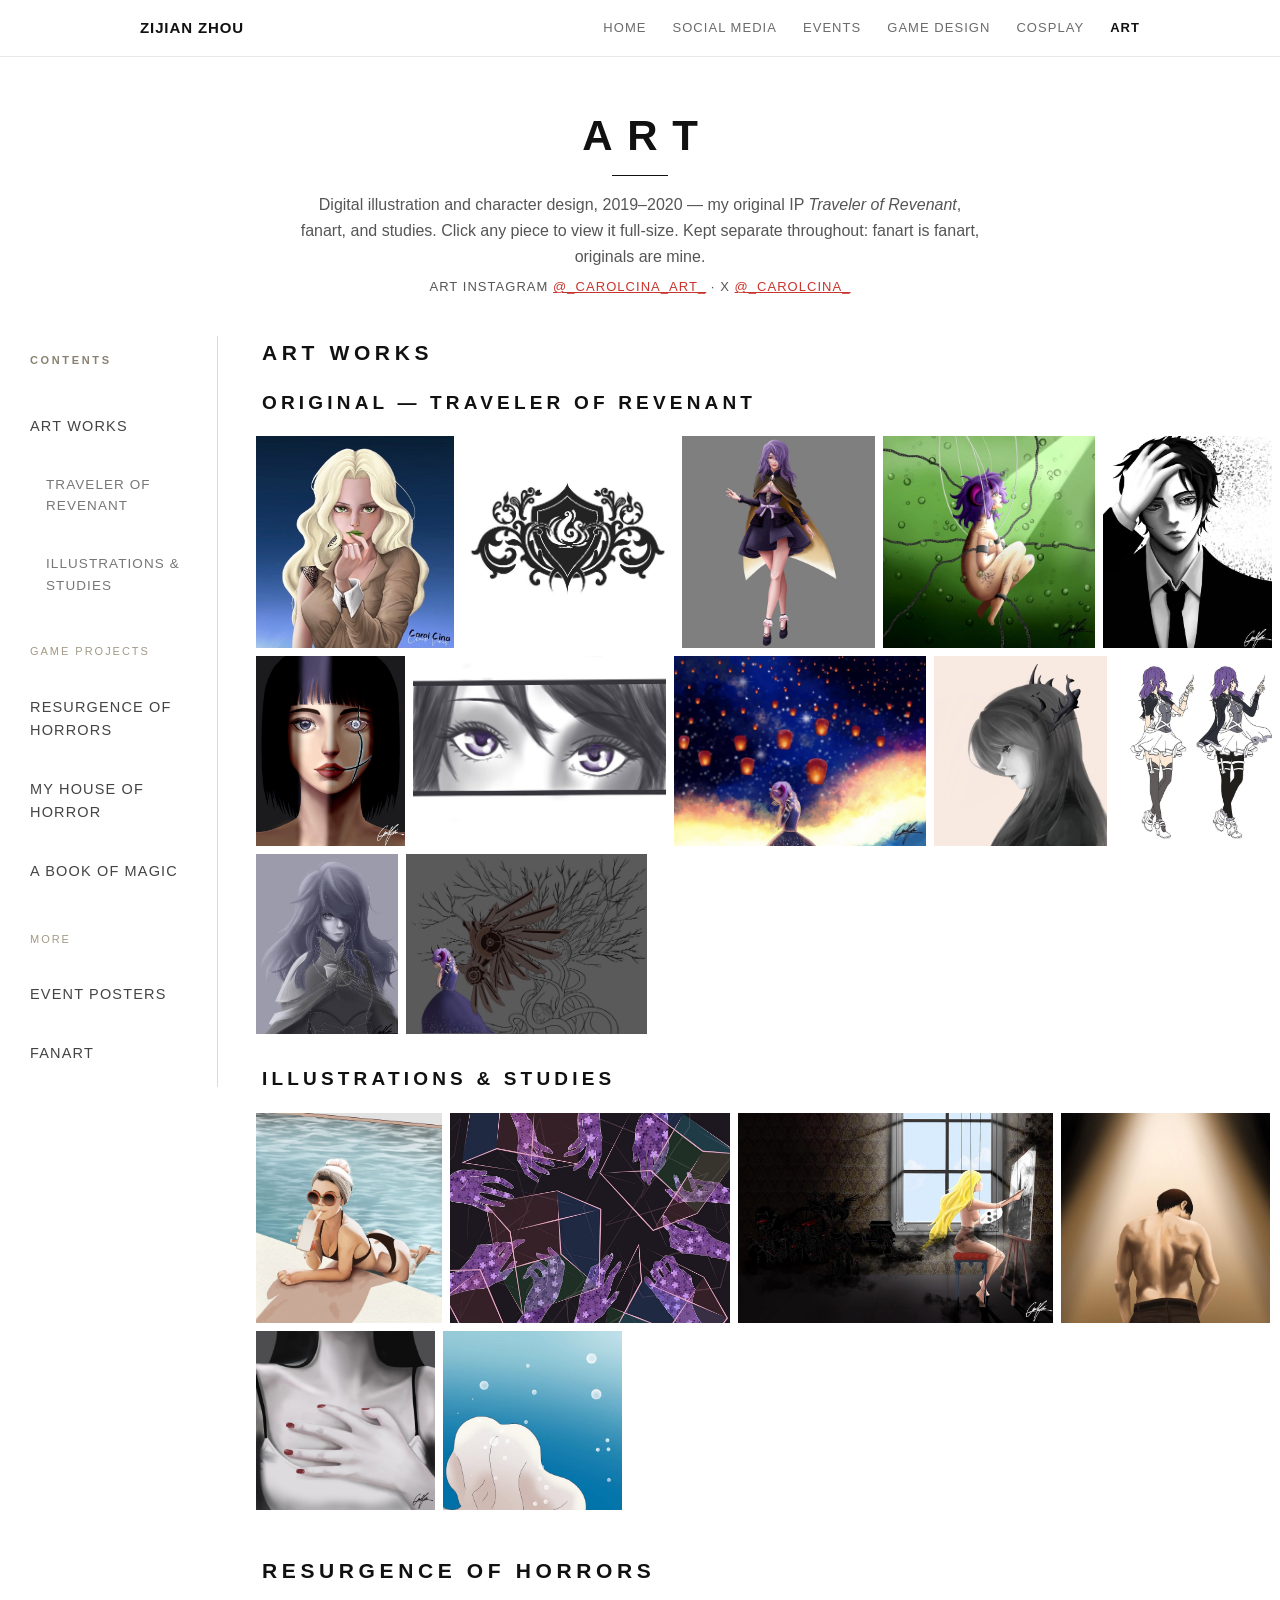
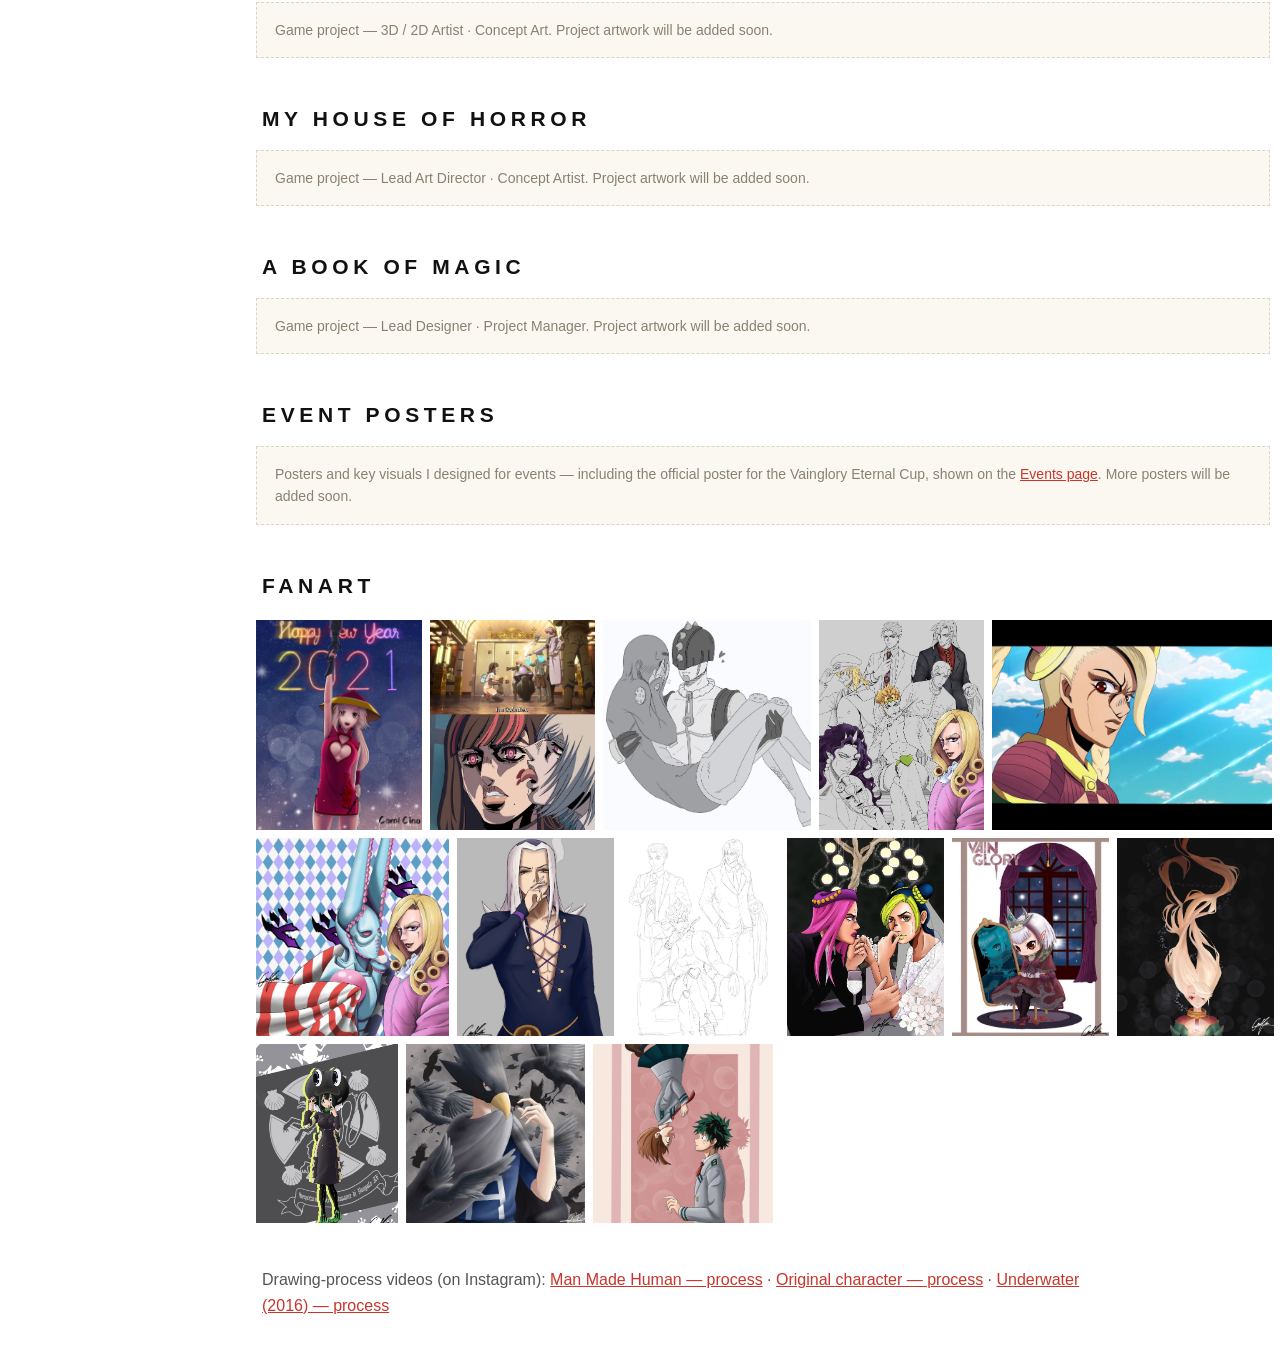
==== commit bb507767: "Events media strips + Art page directory layout" ====
--- a/art.html
+++ b/art.html
@@ -16,6 +16,20 @@
 .jrow figure:hover img{transform:scale(1.03);opacity:.94}
 .foot-note{color:#555;margin:26px 6px 0;max-width:820px}
 @media(max-width:700px){.jrow{flex-wrap:wrap}.jrow figure{flex:1 1 46%!important}.page-head h1{font-size:30px}}
+
+.art-layout{display:flex;gap:38px;align-items:flex-start}
+.art-toc{flex:0 0 208px;position:sticky;top:26px;border-right:1px solid #e3dac7;padding-right:20px}
+.art-toc h4{font-size:11px;letter-spacing:.24em;color:#8a8172;text-transform:uppercase;margin:0 0 14px;font-weight:600}
+.art-toc a{display:block;color:#444;text-decoration:none;font-size:14.5px;padding:5px 0}
+.art-toc a:hover{color:#a03d2a}
+.art-toc a.sub{padding-left:16px;font-size:13.5px;color:#777}
+.art-toc a.sub:hover{color:#a03d2a}
+.art-toc .toc-group{font-size:11px;letter-spacing:.18em;color:#a39a86;text-transform:uppercase;margin:16px 0 4px}
+.art-main{flex:1;min-width:0}
+.art-sec{scroll-margin-top:26px;margin-bottom:44px}
+.art-sec .sec-head{margin-top:0}
+.art-note{color:#8a8172;font-size:14px;border:1px dashed #ddd4c2;background:#fbf8f1;padding:16px 18px}
+@media(max-width:760px){.art-layout{flex-direction:column;gap:10px}.art-toc{position:static;border-right:none;border-bottom:1px solid #e3dac7;padding:0 0 12px;flex:1 1 auto;width:100%}}
 </style></head>
 <body><header class="site"><nav><a class="brand" href="index.html">ZIJIAN ZHOU</a><a href="index.html">Home</a><a href="social-media.html">Social Media</a><a href="events.html">Events</a><a href="game-design.html">Game Design</a><a href="cosplay.html">Cosplay</a><a href="art.html" class="active">Art</a></nav></header>
 <main>
@@ -25,31 +39,62 @@
 <p>Digital illustration and character design, 2019–2020 — my original IP <i>Traveler of Revenant</i>, fanart, and studies. Click any piece to view it full-size. Kept separate throughout: fanart is fanart, originals are mine.</p>
 <p class="meta">ART INSTAGRAM <a href="https://www.instagram.com/_carolcina_art_/">@_CAROLCINA_ART_</a> · X <a href="https://x.com/_CarolCina_">@_CAROLCINA_</a></p>
 </div>
-<h2 class="sec-head">Original — Traveler of Revenant</h2>
-<p class="sec-intro">My original IP: a dark-fantasy world of Tourists, man-made humans and dragon queens. Character designs and illustrations, drawn in Procreate.</p>
+<div class="art-layout">
+<nav class="art-toc">
+<h4>Contents</h4>
+<a href="#art-works">Art Works</a>
+<a class="sub" href="#tor">Traveler of Revenant</a>
+<a class="sub" href="#studies">Illustrations &amp; Studies</a>
+<div class="toc-group">Game Projects</div>
+<a href="#game-resurgence">Resurgence of Horrors</a>
+<a href="#game-horror">My House of Horror</a>
+<a href="#game-magic">A Book of Magic</a>
+<div class="toc-group">More</div>
+<a href="#event-posters">Event Posters</a>
+<a href="#fanart">Fanart</a>
+</nav>
+<div class="art-main">
+<section class="art-sec" id="art-works">
+<h2 class="sec-head">Art Works</h2>
+<h3 class="sec-head" id="tor" style="font-size:19px;margin-top:18px">Original — Traveler of Revenant</h3>
 <div class="gallery art-gallery">
-<div class="jrow"><figure style="flex:0 0 calc(20.111% - 6px);aspect-ratio:0.9345"><img src="assets/art-tor-ibisco.jpg" alt="Ibisco — Traveler of Revenant (original character)" data-cap="Ibisco — Traveler of Revenant (original character) · 2020" data-link="https://www.instagram.com/p/CI45vVFhA0S/" loading="lazy"></figure><figure style="flex:0 0 calc(21.521% - 6px);aspect-ratio:1.0000"><img src="assets/art-tor-familysign.jpg" alt="Tourist Family crest — concept design" data-cap="Tourist Family crest — concept design · Traveler of Revenant · 2020" data-link="https://www.instagram.com/p/CEMmI2cDaGp/" loading="lazy"></figure><figure style="flex:0 0 calc(19.630% - 6px);aspect-ratio:0.9122"><img src="assets/art-tor-carolcina-final.jpg" alt="Carol Cina — final character design" data-cap="Carol Cina — final character design · Traveler of Revenant · 2020" data-link="https://www.instagram.com/p/CAXLqsbjmzz/" loading="lazy"></figure><figure style="flex:0 0 calc(21.521% - 6px);aspect-ratio:1.0000"><img src="assets/art-tor-manmadehuman.jpg" alt="Man Made Human — repaint (2019 vs 2017)" data-cap="Man Made Human — repaint (2019 vs 2017) · Traveler of Revenant · 2019" data-link="https://www.instagram.com/p/Bw7VUQfBnHL/" loading="lazy"></figure><figure style="flex:0 0 calc(17.217% - 6px);aspect-ratio:0.8000"><img src="assets/art-tor-lyell.jpg" alt="Lyell Lawler — Traveler of Revenant" data-cap="Lyell Lawler — Traveler of Revenant · 2019" data-link="https://www.instagram.com/p/Bw2cMYchUaS/" loading="lazy"></figure></div>
-<div class="jrow"><figure style="flex:0 0 calc(18.224% - 6px);aspect-ratio:0.8000"><img src="assets/art-tor-neverbecomehuman.jpg" alt="Never Become Human — Traveler of Revenant" data-cap="Never Become Human — Traveler of Revenant · 2019" data-link="https://www.instagram.com/p/BwsKm_UBLa6/" loading="lazy"></figure><figure style="flex:0 0 calc(30.374% - 6px);aspect-ratio:1.3333"><img src="assets/art-tor-lilith-eyes.jpg" alt="Lilith Tourist — character design detail" data-cap="Lilith Tourist — character design detail · Traveler of Revenant · 2019" data-link="https://www.instagram.com/p/BwmsWIihLNI/" loading="lazy"></figure><figure style="flex:0 0 calc(30.374% - 6px);aspect-ratio:1.3333"><img src="assets/art-tor-hope.jpg" alt="Hope — Traveler of Revenant" data-cap="Hope — Traveler of Revenant · 2019" data-link="https://www.instagram.com/p/Bwk9-mmB6PE/" loading="lazy"></figure><figure style="flex:0 0 calc(21.028% - 6px);aspect-ratio:0.9231"><img src="assets/art-tor-lilith.jpg" alt="Lilith Tourist — Traveler of Revenant" data-cap="Lilith Tourist — Traveler of Revenant · 2019" data-link="https://www.instagram.com/p/BwgXET5hoeg/" loading="lazy"></figure></div>
-<div class="jrow"><figure style="flex:0 0 calc(16.522% - 6px);aspect-ratio:0.8411"><img src="assets/art-tor-concept.jpg" alt="Character concept design — Traveler of Revenant" data-cap="Character concept design — Traveler of Revenant · 2019" data-link="https://www.instagram.com/p/BwdBCy5hedQ/" loading="lazy"></figure><figure style="flex:0 0 calc(15.714% - 6px);aspect-ratio:0.8000"><img src="assets/art-tor-carolcina.jpg" alt="Carol Cina — Traveler of Revenant" data-cap="Carol Cina — Traveler of Revenant · 2019" data-link="https://www.instagram.com/p/BwZus05B-Y6/" loading="lazy"></figure><figure style="flex:0 0 calc(26.190% - 6px);aspect-ratio:1.3333"><img src="assets/art-tor-dragonqueen.jpg" alt="The Dragon Queen — Traveler of Revenant" data-cap="The Dragon Queen — Traveler of Revenant · 2019" data-link="https://www.instagram.com/p/BwYncKnhWcL/" loading="lazy"></figure></div>
+<div class="jrow"><figure style="flex:0 0 calc(20.111% - 6px);aspect-ratio:0.9345"><img src="assets/art-tor-ibisco.jpg" alt="Ibisco — Traveler of Revenant (original character)" data-cap="Ibisco — Traveler of Revenant (original character) · 2020" data-link="https://www.instagram.com/p/CI45vVFhA0S/" loading="lazy"></figure><figure style="flex:0 0 calc(21.521% - 6px);aspect-ratio:1.0000"><img src="assets/art-tor-familysign.jpg" alt="Tourist Family crest — concept design" data-cap="Tourist Family crest — concept design · Traveler of Revenant · 2020" data-link="https://www.instagram.com/p/CEMmI2cDaGp/" loading="lazy"></figure><figure style="flex:0 0 calc(19.631% - 6px);aspect-ratio:0.9122"><img src="assets/art-tor-carolcina-final.jpg" alt="Carol Cina — final character design" data-cap="Carol Cina — final character design · Traveler of Revenant · 2020" data-link="https://www.instagram.com/p/CAXLqsbjmzz/" loading="lazy"></figure><figure style="flex:0 0 calc(21.521% - 6px);aspect-ratio:1.0000"><img src="assets/art-tor-manmadehuman.jpg" alt="Man Made Human — repaint (2019 vs 2017)" data-cap="Man Made Human — repaint (2019 vs 2017) · Traveler of Revenant · 2019" data-link="https://www.instagram.com/p/Bw7VUQfBnHL/" loading="lazy"></figure><figure style="flex:0 0 calc(17.217% - 6px);aspect-ratio:0.8000"><img src="assets/art-tor-lyell.jpg" alt="Lyell Lawler — Traveler of Revenant" data-cap="Lyell Lawler — Traveler of Revenant · 2019" data-link="https://www.instagram.com/p/Bw2cMYchUaS/" loading="lazy"></figure></div>
+<div class="jrow"><figure style="flex:0 0 calc(15.294% - 6px);aspect-ratio:0.8000"><img src="assets/art-tor-neverbecomehuman.jpg" alt="Never Become Human — Traveler of Revenant" data-cap="Never Become Human — Traveler of Revenant · 2019" data-link="https://www.instagram.com/p/BwsKm_UBLa6/" loading="lazy"></figure><figure style="flex:0 0 calc(25.489% - 6px);aspect-ratio:1.3333"><img src="assets/art-tor-lilith-eyes.jpg" alt="Lilith Tourist — character design detail" data-cap="Lilith Tourist — character design detail · Traveler of Revenant · 2019" data-link="https://www.instagram.com/p/BwmsWIihLNI/" loading="lazy"></figure><figure style="flex:0 0 calc(25.489% - 6px);aspect-ratio:1.3333"><img src="assets/art-tor-hope.jpg" alt="Hope — Traveler of Revenant" data-cap="Hope — Traveler of Revenant · 2019" data-link="https://www.instagram.com/p/Bwk9-mmB6PE/" loading="lazy"></figure><figure style="flex:0 0 calc(17.647% - 6px);aspect-ratio:0.9231"><img src="assets/art-tor-lilith.jpg" alt="Lilith Tourist — Traveler of Revenant" data-cap="Lilith Tourist — Traveler of Revenant · 2019" data-link="https://www.instagram.com/p/BwgXET5hoeg/" loading="lazy"></figure><figure style="flex:0 0 calc(16.080% - 6px);aspect-ratio:0.8411"><img src="assets/art-tor-concept.jpg" alt="Character concept design — Traveler of Revenant" data-cap="Character concept design — Traveler of Revenant · 2019" data-link="https://www.instagram.com/p/BwdBCy5hedQ/" loading="lazy"></figure></div>
+<div class="jrow"><figure style="flex:0 0 calc(14.615% - 6px);aspect-ratio:0.8000"><img src="assets/art-tor-carolcina.jpg" alt="Carol Cina — Traveler of Revenant" data-cap="Carol Cina — Traveler of Revenant · 2019" data-link="https://www.instagram.com/p/BwZus05B-Y6/" loading="lazy"></figure><figure style="flex:0 0 calc(24.358% - 6px);aspect-ratio:1.3333"><img src="assets/art-tor-dragonqueen.jpg" alt="The Dragon Queen — Traveler of Revenant" data-cap="The Dragon Queen — Traveler of Revenant · 2019" data-link="https://www.instagram.com/p/BwYncKnhWcL/" loading="lazy"></figure></div>
 </div>
+<h3 class="sec-head" id="studies" style="font-size:19px;margin-top:30px">Illustrations &amp; Studies</h3>
+<div class="gallery art-gallery">
+<div class="jrow"><figure style="flex:0 0 calc(18.920% - 6px);aspect-ratio:0.8940"><img src="assets/art-ill-summer.jpg" alt="Summer — practice illustration" data-cap="Summer — practice illustration · 2020" data-link="https://www.instagram.com/p/CEMk_wiDFNG/" loading="lazy"></figure><figure style="flex:0 0 calc(28.217% - 6px);aspect-ratio:1.3333"><img src="assets/art-study-hand.jpg" alt="Hand — study" data-cap="Hand — study · 2019" data-link="https://www.instagram.com/p/BxQIWO4Bo2i/" loading="lazy"></figure><figure style="flex:0 0 calc(31.700% - 6px);aspect-ratio:1.4979"><img src="assets/art-ill-dazai.jpg" alt="&quot;I'm going to paint too&quot; — after Osamu Dazai, No Longer Human" data-cap="&quot;I'm going to paint too&quot; — after Osamu Dazai, No Longer Human · 2019" data-link="https://www.instagram.com/p/BxEGnpbhsWE/" loading="lazy"></figure><figure style="flex:0 0 calc(21.163% - 6px);aspect-ratio:1.0000"><img src="assets/art-study-light.jpg" alt="Light — anatomy &amp; lighting study" data-cap="Light — anatomy &amp; lighting study · 2019" data-link="https://www.instagram.com/p/BwrAECmBHj-/" loading="lazy"></figure></div>
+<div class="jrow"><figure style="flex:0 0 calc(18.269% - 6px);aspect-ratio:1.0000"><img src="assets/art-study-cardiodynia.jpg" alt="Cardiodynia — study" data-cap="Cardiodynia — study · 2019" data-link="https://www.instagram.com/p/BwcjbTNhKJ/" loading="lazy"></figure><figure style="flex:0 0 calc(18.269% - 6px);aspect-ratio:1.0000"><img src="assets/art-ill-drowning.jpg" alt="Art of Dreams: Drowning" data-cap="Art of Dreams: Drowning · 2019" data-link="https://www.instagram.com/p/BwbN4ZYBrtV/" loading="lazy"></figure></div>
+</div>
+</section>
+<section class="art-sec" id="game-resurgence">
+<h2 class="sec-head">Resurgence of Horrors</h2>
+<p class="art-note">Game project — 3D / 2D Artist · Concept Art. Project artwork will be added soon.</p>
+</section>
+<section class="art-sec" id="game-horror">
+<h2 class="sec-head">My House of Horror</h2>
+<p class="art-note">Game project — Lead Art Director · Concept Artist. Project artwork will be added soon.</p>
+</section>
+<section class="art-sec" id="game-magic">
+<h2 class="sec-head">A Book of Magic</h2>
+<p class="art-note">Game project — Lead Designer · Project Manager. Project artwork will be added soon.</p>
+</section>
+<section class="art-sec" id="event-posters">
+<h2 class="sec-head">Event Posters</h2>
+<p class="art-note">Posters and key visuals I designed for events — including the official poster for the Vainglory Eternal Cup, shown on the <a href="events.html">Events page</a>. More posters will be added soon.</p>
+</section>
+<section class="art-sec" id="fanart">
 <h2 class="sec-head">Fanart</h2>
-<p class="sec-intro">Tributes to the series I love — JoJo&#x27;s Bizarre Adventure, Vainglory, My Hero Academia and Akudama Drive. Fanart is labelled as fanart; everything under &quot;Original&quot; above is my own IP.</p>
 <div class="gallery art-gallery">
-<div class="jrow"><figure style="flex:0 0 calc(16.918% - 6px);aspect-ratio:0.8000"><img src="assets/art-fan-vg-gwen.jpg" alt="Gwen — Happy New Year 2021" data-cap="Gwen — Happy New Year 2021 · Vainglory fanart · 2020" data-link="https://www.instagram.com/p/CJb23zThS7K/" loading="lazy"></figure><figure style="flex:0 0 calc(16.915% - 6px);aspect-ratio:0.7998"><img src="assets/art-fan-akudama.jpg" alt="Swindler &amp; Cutthroat — Akudama Drive fanart" data-cap="Swindler &amp; Cutthroat — Akudama Drive fanart · 2020" data-link="https://www.instagram.com/p/CH7RTkChErz/" loading="lazy"></figure><figure style="flex:0 0 calc(21.051% - 6px);aspect-ratio:0.9954"><img src="assets/art-fan-jojo-stands.jpg" alt="Sticky Fingers &amp; Moody Blues — JoJo&#x27;s Bizarre Adventure fanart" data-cap="Sticky Fingers &amp; Moody Blues — JoJo&#x27;s Bizarre Adventure fanart · 2020" data-link="https://www.instagram.com/p/CHuoI8ihTf_/" loading="lazy"></figure><figure style="flex:0 0 calc(16.918% - 6px);aspect-ratio:0.8000"><img src="assets/art-fan-jojo-villains.jpg" alt="Every JoJo villain in one frame (work in progress) — fanart" data-cap="Every JoJo villain in one frame (work in progress) — fanart · 2020" data-link="https://www.instagram.com/p/CHgYtpUB-8c/" loading="lazy"></figure><figure style="flex:0 0 calc(28.197% - 6px);aspect-ratio:1.3333"><img src="assets/art-fan-celeste-jojo.jpg" alt="Celeste in JoJo style — from my Celeste evolution, 2017–2020" data-cap="Celeste in JoJo style — from my Celeste evolution, 2017–2020 · Vainglory × JoJo fanart · 2020" data-link="https://www.instagram.com/p/CHe71UsB9rw/" loading="lazy"></figure></div>
-<div class="jrow"><figure style="flex:0 0 calc(23.399% - 6px);aspect-ratio:0.9774"><img src="assets/art-fan-jojo-valentine.jpg" alt="Funny Valentine &amp; D4C — JoJo&#x27;s Bizarre Adventure: Steel Ball Run fanart" data-cap="Funny Valentine &amp; D4C — JoJo&#x27;s Bizarre Adventure: Steel Ball Run fanart · 2020" data-link="https://www.instagram.com/p/CG9IT9MjejH/" loading="lazy"></figure><figure style="flex:0 0 calc(19.148% - 6px);aspect-ratio:0.7998"><img src="assets/art-fan-jojo-abbacchio.jpg" alt="Leone Abbacchio — JoJo&#x27;s Bizarre Adventure: Golden Wind fanart" data-cap="Leone Abbacchio — JoJo&#x27;s Bizarre Adventure: Golden Wind fanart · 2020" data-link="https://www.instagram.com/p/CGBhVVvjH5s/" loading="lazy"></figure><figure style="flex:0 0 calc(19.152% - 6px);aspect-ratio:0.8000"><img src="assets/art-fan-jojo-bosses.jpg" alt="JoJo bosses — sketch" data-cap="JoJo bosses — sketch · JoJo&#x27;s Bizarre Adventure fanart · 2020" data-link="https://www.instagram.com/p/CFor3pgDl6L/" loading="lazy"></figure><figure style="flex:0 0 calc(19.152% - 6px);aspect-ratio:0.8000"><img src="assets/art-fan-jojo-stoneocean.jpg" alt="Jolyne &amp; Anasui — JoJo&#x27;s Bizarre Adventure: Stone Ocean fanart" data-cap="Jolyne &amp; Anasui — JoJo&#x27;s Bizarre Adventure: Stone Ocean fanart · 2020" data-link="https://www.instagram.com/p/CE3uKTej4ry/" loading="lazy"></figure><figure style="flex:0 0 calc(19.148% - 6px);aspect-ratio:0.7998"><img src="assets/art-fan-vg-postcard.jpg" alt="Malene &amp; Butterfly Celeste — postcard version" data-cap="Malene &amp; Butterfly Celeste — postcard version · Vainglory fanart · 2019" data-link="https://www.instagram.com/p/BxypHKeD94u/" loading="lazy"></figure></div>
-<div class="jrow"><figure style="flex:0 0 calc(15.714% - 6px);aspect-ratio:0.8000"><img src="assets/art-fan-vg-celeste.jpg" alt="Star Queen Celeste — Vainglory fanart" data-cap="Star Queen Celeste — Vainglory fanart · 2019" data-link="https://www.instagram.com/p/BwbM6XNha61/" loading="lazy"></figure><figure style="flex:0 0 calc(15.714% - 6px);aspect-ratio:0.8000"><img src="assets/art-fan-mha-tsuyu.jpg" alt="Asui Tsuyu, Fran version — My Hero Academia × Katekyo Hitman Reborn fanart" data-cap="Asui Tsuyu, Fran version — My Hero Academia × Katekyo Hitman Reborn fanart · 2019" data-link="https://www.instagram.com/p/BwYdNQ7hO_O/" loading="lazy"></figure><figure style="flex:0 0 calc(19.643% - 6px);aspect-ratio:1.0000"><img src="assets/art-fan-mha-tokoyami.jpg" alt="Tokoyami Fumikage — My Hero Academia fanart" data-cap="Tokoyami Fumikage — My Hero Academia fanart · 2019" data-link="https://www.instagram.com/p/BwYcXt-hlKd/" loading="lazy"></figure><figure style="flex:0 0 calc(19.643% - 6px);aspect-ratio:1.0000"><img src="assets/art-fan-mha-duo.jpg" alt="Midoriya &amp; Uraraka — My Hero Academia fanart" data-cap="Midoriya &amp; Uraraka — My Hero Academia fanart · 2019" data-link="https://www.instagram.com/p/BwYbKQmhyJv/" loading="lazy"></figure></div>
+<div class="jrow"><figure style="flex:0 0 calc(16.919% - 6px);aspect-ratio:0.8000"><img src="assets/art-fan-vg-gwen.jpg" alt="Gwen — Happy New Year 2021" data-cap="Gwen — Happy New Year 2021 · Vainglory fanart · 2020" data-link="https://www.instagram.com/p/CJb23zThS7K/" loading="lazy"></figure><figure style="flex:0 0 calc(16.914% - 6px);aspect-ratio:0.7998"><img src="assets/art-fan-akudama.jpg" alt="Swindler &amp; Cutthroat — Akudama Drive fanart" data-cap="Swindler &amp; Cutthroat — Akudama Drive fanart · 2020" data-link="https://www.instagram.com/p/CH7RTkChErz/" loading="lazy"></figure><figure style="flex:0 0 calc(21.051% - 6px);aspect-ratio:0.9954"><img src="assets/art-fan-jojo-stands.jpg" alt="Sticky Fingers &amp; Moody Blues — JoJo's Bizarre Adventure fanart" data-cap="Sticky Fingers &amp; Moody Blues — JoJo's Bizarre Adventure fanart · 2020" data-link="https://www.instagram.com/p/CHuoI8ihTf_/" loading="lazy"></figure><figure style="flex:0 0 calc(16.919% - 6px);aspect-ratio:0.8000"><img src="assets/art-fan-jojo-villains.jpg" alt="Every JoJo villain in one frame (work in progress) — fanart" data-cap="Every JoJo villain in one frame (work in progress) — fanart · 2020" data-link="https://www.instagram.com/p/CHgYtpUB-8c/" loading="lazy"></figure><figure style="flex:0 0 calc(28.197% - 6px);aspect-ratio:1.3333"><img src="assets/art-fan-celeste-jojo.jpg" alt="Celeste in JoJo style — from my Celeste evolution, 2017–2020" data-cap="Celeste in JoJo style — from my Celeste evolution, 2017–2020 · Vainglory × JoJo fanart · 2020" data-link="https://www.instagram.com/p/CHe71UsB9rw/" loading="lazy"></figure></div>
+<div class="jrow"><figure style="flex:0 0 calc(19.638% - 6px);aspect-ratio:0.9774"><img src="assets/art-fan-jojo-valentine.jpg" alt="Funny Valentine &amp; D4C — JoJo's Bizarre Adventure: Steel Ball Run fanart" data-cap="Funny Valentine &amp; D4C — JoJo's Bizarre Adventure: Steel Ball Run fanart · 2020" data-link="https://www.instagram.com/p/CG9IT9MjejH/" loading="lazy"></figure><figure style="flex:0 0 calc(16.070% - 6px);aspect-ratio:0.7998"><img src="assets/art-fan-jojo-abbacchio.jpg" alt="Leone Abbacchio — JoJo's Bizarre Adventure: Golden Wind fanart" data-cap="Leone Abbacchio — JoJo's Bizarre Adventure: Golden Wind fanart · 2020" data-link="https://www.instagram.com/p/CGBhVVvjH5s/" loading="lazy"></figure><figure style="flex:0 0 calc(16.074% - 6px);aspect-ratio:0.8000"><img src="assets/art-fan-jojo-bosses.jpg" alt="JoJo bosses — sketch" data-cap="JoJo bosses — sketch · JoJo's Bizarre Adventure fanart · 2020" data-link="https://www.instagram.com/p/CFor3pgDl6L/" loading="lazy"></figure><figure style="flex:0 0 calc(16.074% - 6px);aspect-ratio:0.8000"><img src="assets/art-fan-jojo-stoneocean.jpg" alt="Jolyne &amp; Anasui — JoJo's Bizarre Adventure: Stone Ocean fanart" data-cap="Jolyne &amp; Anasui — JoJo's Bizarre Adventure: Stone Ocean fanart · 2020" data-link="https://www.instagram.com/p/CE3uKTej4ry/" loading="lazy"></figure><figure style="flex:0 0 calc(16.070% - 6px);aspect-ratio:0.7998"><img src="assets/art-fan-vg-postcard.jpg" alt="Malene &amp; Butterfly Celeste — postcard version" data-cap="Malene &amp; Butterfly Celeste — postcard version · Vainglory fanart · 2019" data-link="https://www.instagram.com/p/BxypHKeD94u/" loading="lazy"></figure><figure style="flex:0 0 calc(16.074% - 6px);aspect-ratio:0.8000"><img src="assets/art-fan-vg-celeste.jpg" alt="Star Queen Celeste — Vainglory fanart" data-cap="Star Queen Celeste — Vainglory fanart · 2019" data-link="https://www.instagram.com/p/BwbM6XNha61/" loading="lazy"></figure></div>
+<div class="jrow"><figure style="flex:0 0 calc(14.615% - 6px);aspect-ratio:0.8000"><img src="assets/art-fan-mha-tsuyu.jpg" alt="Asui Tsuyu, Fran version — My Hero Academia × Katekyo Hitman Reborn fanart" data-cap="Asui Tsuyu, Fran version — My Hero Academia × Katekyo Hitman Reborn fanart · 2019" data-link="https://www.instagram.com/p/BwYdNQ7hO_O/" loading="lazy"></figure><figure style="flex:0 0 calc(18.269% - 6px);aspect-ratio:1.0000"><img src="assets/art-fan-mha-tokoyami.jpg" alt="Tokoyami Fumikage — My Hero Academia fanart" data-cap="Tokoyami Fumikage — My Hero Academia fanart · 2019" data-link="https://www.instagram.com/p/BwYcXt-hlKd/" loading="lazy"></figure><figure style="flex:0 0 calc(18.269% - 6px);aspect-ratio:1.0000"><img src="assets/art-fan-mha-duo.jpg" alt="Midoriya &amp; Uraraka — My Hero Academia fanart" data-cap="Midoriya &amp; Uraraka — My Hero Academia fanart · 2019" data-link="https://www.instagram.com/p/BwYbKQmhyJv/" loading="lazy"></figure></div>
 </div>
-<h2 class="sec-head">Illustrations &amp; Studies</h2>
-<p class="sec-intro">Personal illustrations and studies — anatomy, light, and mood.</p>
-<div class="gallery art-gallery">
-<div class="jrow"><figure style="flex:0 0 calc(18.920% - 6px);aspect-ratio:0.8940"><img src="assets/art-ill-summer.jpg" alt="Summer — practice illustration" data-cap="Summer — practice illustration · 2020" data-link="https://www.instagram.com/p/CEMk_wiDFNG/" loading="lazy"></figure><figure style="flex:0 0 calc(28.217% - 6px);aspect-ratio:1.3333"><img src="assets/art-study-hand.jpg" alt="Hand — study" data-cap="Hand — study · 2019" data-link="https://www.instagram.com/p/BxQIWO4Bo2i/" loading="lazy"></figure><figure style="flex:0 0 calc(31.700% - 6px);aspect-ratio:1.4979"><img src="assets/art-ill-dazai.jpg" alt="&quot;I&#x27;m going to paint too&quot; — after Osamu Dazai, No Longer Human" data-cap="&quot;I&#x27;m going to paint too&quot; — after Osamu Dazai, No Longer Human · 2019" data-link="https://www.instagram.com/p/BxEGnpbhsWE/" loading="lazy"></figure><figure style="flex:0 0 calc(21.163% - 6px);aspect-ratio:1.0000"><img src="assets/art-study-light.jpg" alt="Light — anatomy &amp; lighting study" data-cap="Light — anatomy &amp; lighting study · 2019" data-link="https://www.instagram.com/p/BwrAECmBHj-/" loading="lazy"></figure></div>
-<div class="jrow"><figure style="flex:0 0 calc(19.643% - 6px);aspect-ratio:1.0000"><img src="assets/art-study-cardiodynia.jpg" alt="Cardiodynia — study" data-cap="Cardiodynia — study · 2019" data-link="https://www.instagram.com/p/BwcjbTNhKJ/" loading="lazy"></figure><figure style="flex:0 0 calc(19.643% - 6px);aspect-ratio:1.0000"><img src="assets/art-ill-drowning.jpg" alt="Art of Dreams: Drowning" data-cap="Art of Dreams: Drowning · 2019" data-link="https://www.instagram.com/p/BwbN4ZYBrtV/" loading="lazy"></figure></div>
+</section>
+<p class="foot-note">Drawing-process videos (on Instagram): <a href="https://www.instagram.com/p/Bwp73iwhToq/">Man Made Human — process</a> · <a href="https://www.instagram.com/tv/CC6z9FXDhJK/">Original character — process</a> · <a href="https://www.instagram.com/p/CC7HSiNj65Z/">Underwater (2016) — process</a></p>
 </div>
-
-<p class="foot-note">Drawing-process videos (on Instagram): <a href="https://www.instagram.com/p/Bwp73iwhToq/">Man Made Human — process</a> · <a href="https://www.instagram.com/tv/CC6z9FXDhJK/">Original character — process</a> · <a href="https://www.instagram.com/p/CC7HSiNj65Z/">Underwater (2016) — process</a></p>
-<p class="foot-note">Also a graphic designer by training: the Vainglory Eternal Cup poster on the <a href="events.html">Events page</a> is my design. 3D work and graphic design pieces from my UC Irvine B.A. (Art, Minor in Digital Arts) will be added to this page.</p>
-</main>
-<footer>Zijian Zhou · Los Angeles, CA · zhouzijian2001@gmail.com · <a href="https://www.linkedin.com/in/zijian-melody-zhou">LinkedIn</a> · <a href="https://github.com/zijian-melody-zhou">GitHub</a></footer>
+</div>
 <div id="lightbox"><img id="lb-img" src="" alt=""><div class="cap" id="lb-cap"></div></div>
 <script>
 var lb=document.getElementById('lightbox'),li=document.getElementById('lb-img'),lc=document.getElementById('lb-cap');
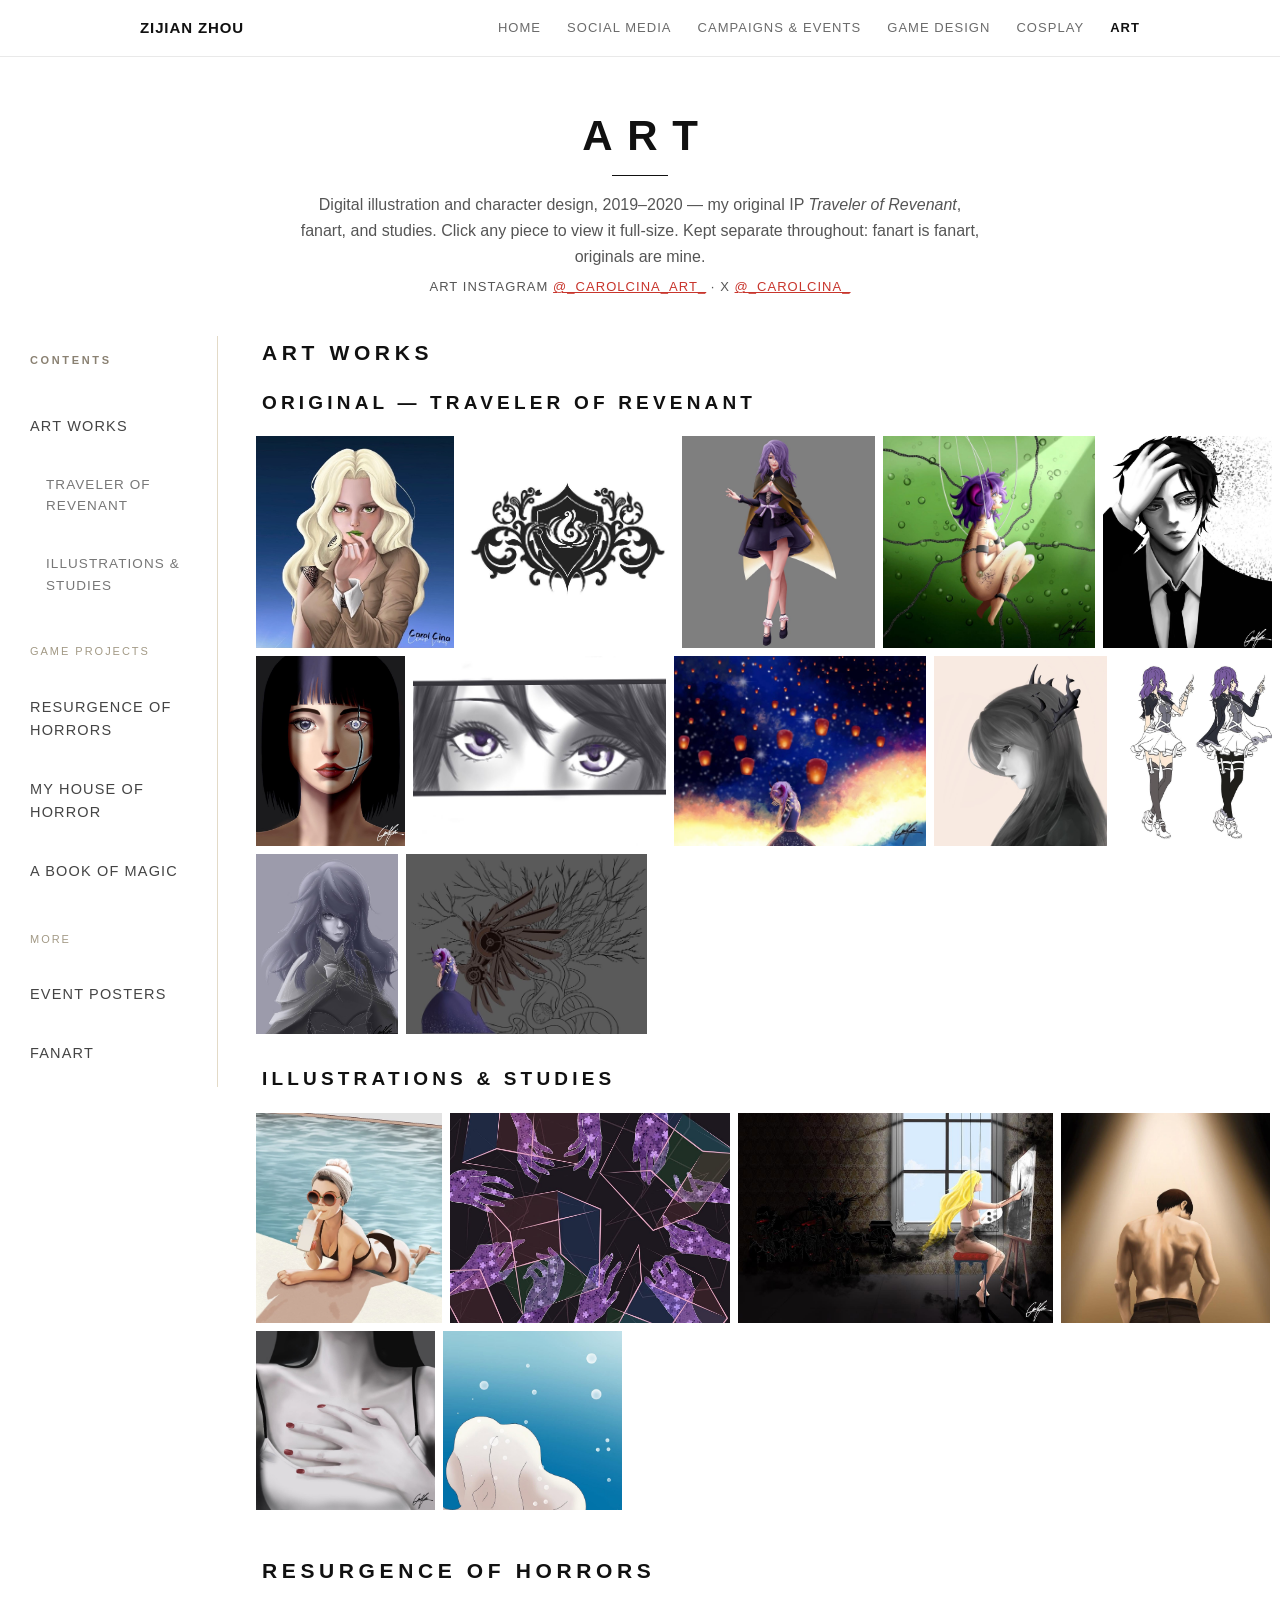
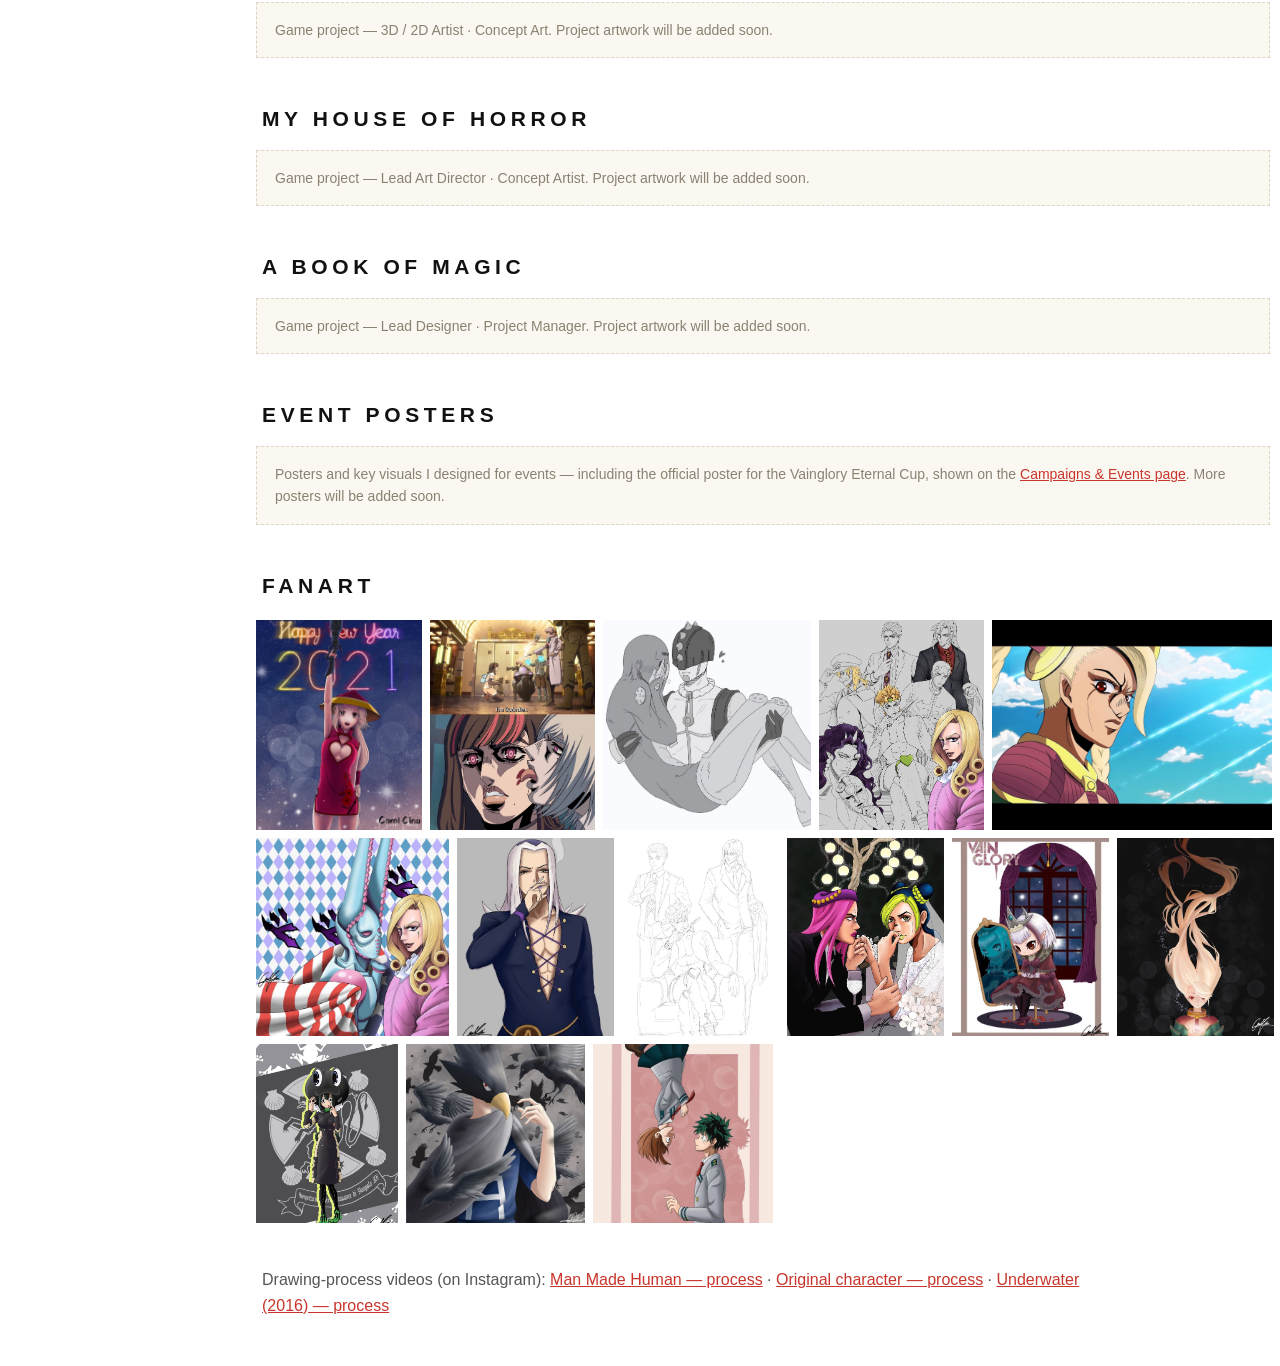
==== commit d4551983: "Rename Events page to Campaigns & Events with case-study layout and contents directory" ====
--- a/art.html
+++ b/art.html
@@ -31,7 +31,7 @@
 .art-note{color:#8a8172;font-size:14px;border:1px dashed #ddd4c2;background:#fbf8f1;padding:16px 18px}
 @media(max-width:760px){.art-layout{flex-direction:column;gap:10px}.art-toc{position:static;border-right:none;border-bottom:1px solid #e3dac7;padding:0 0 12px;flex:1 1 auto;width:100%}}
 </style></head>
-<body><header class="site"><nav><a class="brand" href="index.html">ZIJIAN ZHOU</a><a href="index.html">Home</a><a href="social-media.html">Social Media</a><a href="events.html">Events</a><a href="game-design.html">Game Design</a><a href="cosplay.html">Cosplay</a><a href="art.html" class="active">Art</a></nav></header>
+<body><header class="site"><nav><a class="brand" href="index.html">ZIJIAN ZHOU</a><a href="index.html">Home</a><a href="social-media.html">Social Media</a><a href="events.html">Campaigns & Events</a><a href="game-design.html">Game Design</a><a href="cosplay.html">Cosplay</a><a href="art.html" class="active">Art</a></nav></header>
 <main>
 <div class="page-head">
 <h1>Art</h1>
@@ -82,7 +82,7 @@
 </section>
 <section class="art-sec" id="event-posters">
 <h2 class="sec-head">Event Posters</h2>
-<p class="art-note">Posters and key visuals I designed for events — including the official poster for the Vainglory Eternal Cup, shown on the <a href="events.html">Events page</a>. More posters will be added soon.</p>
+<p class="art-note">Posters and key visuals I designed for events — including the official poster for the Vainglory Eternal Cup, shown on the <a href="events.html">Campaigns & Events page</a>. More posters will be added soon.</p>
 </section>
 <section class="art-sec" id="fanart">
 <h2 class="sec-head">Fanart</h2>
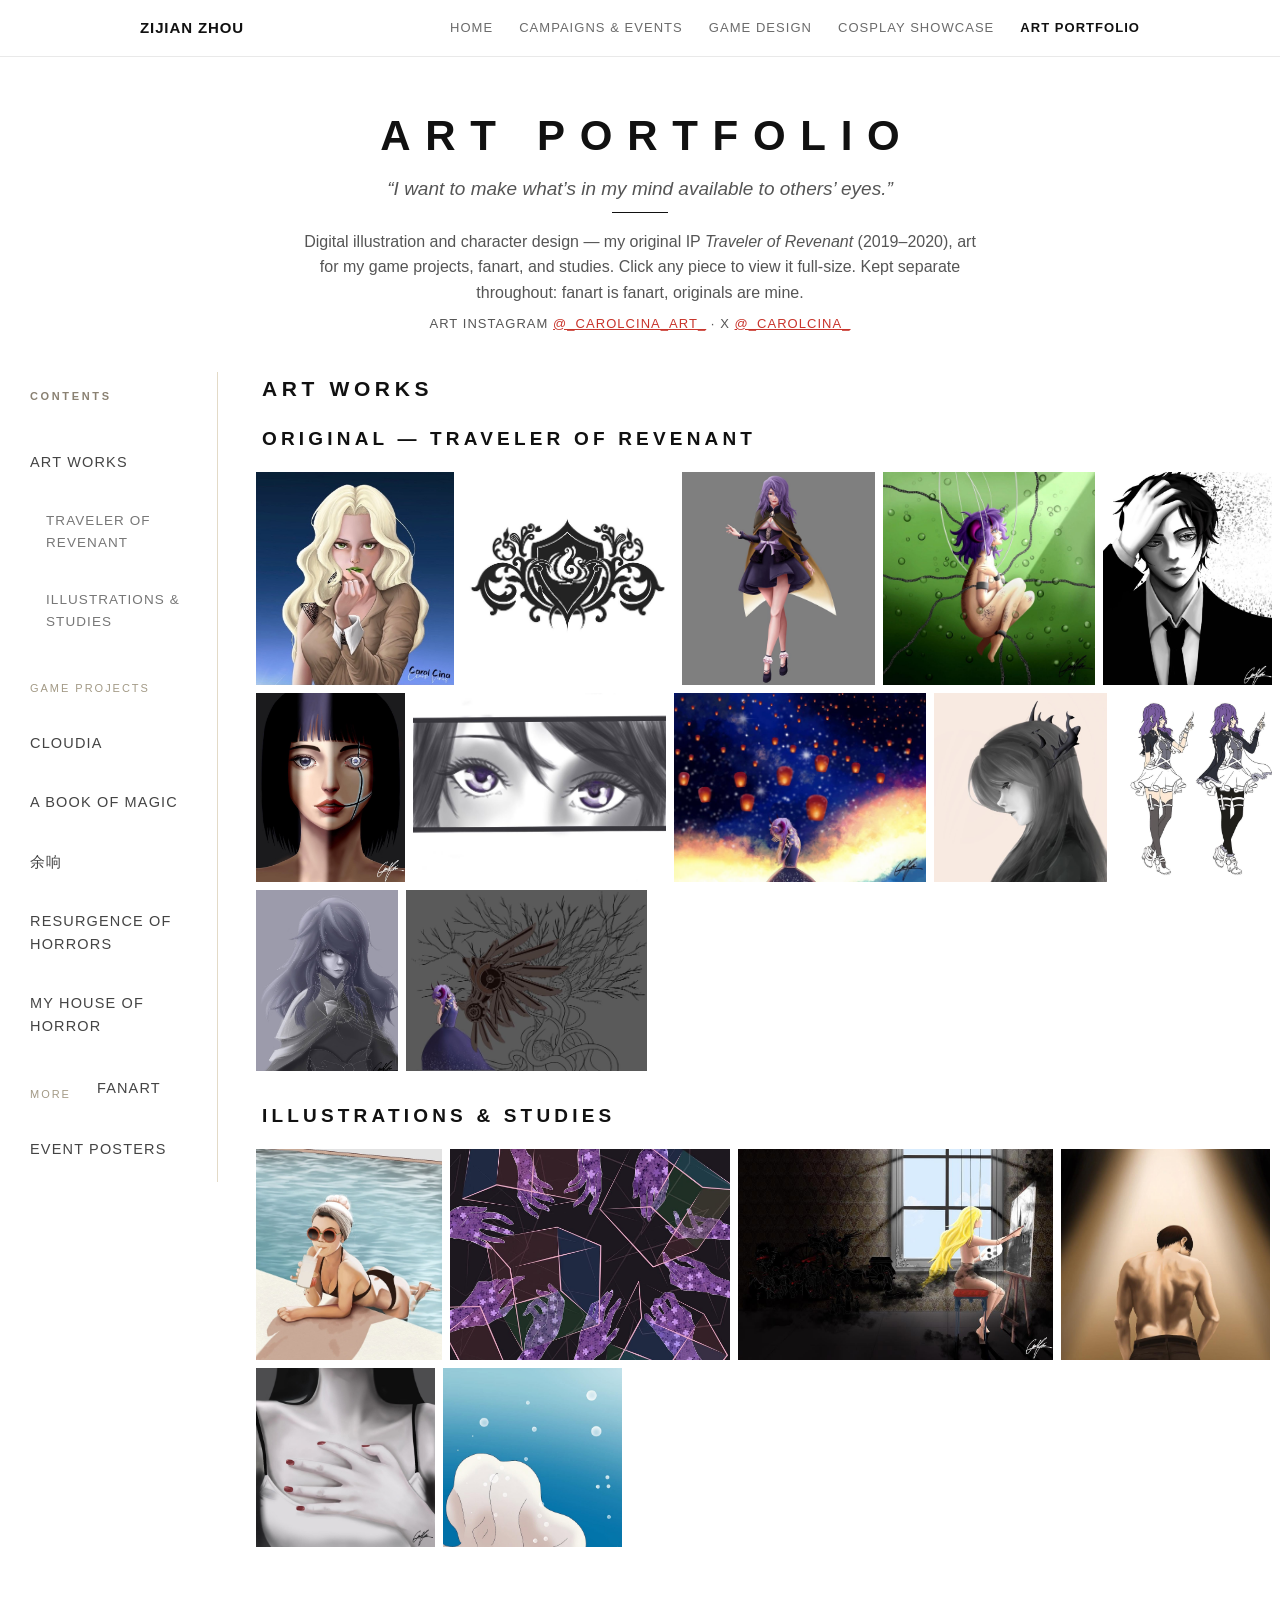
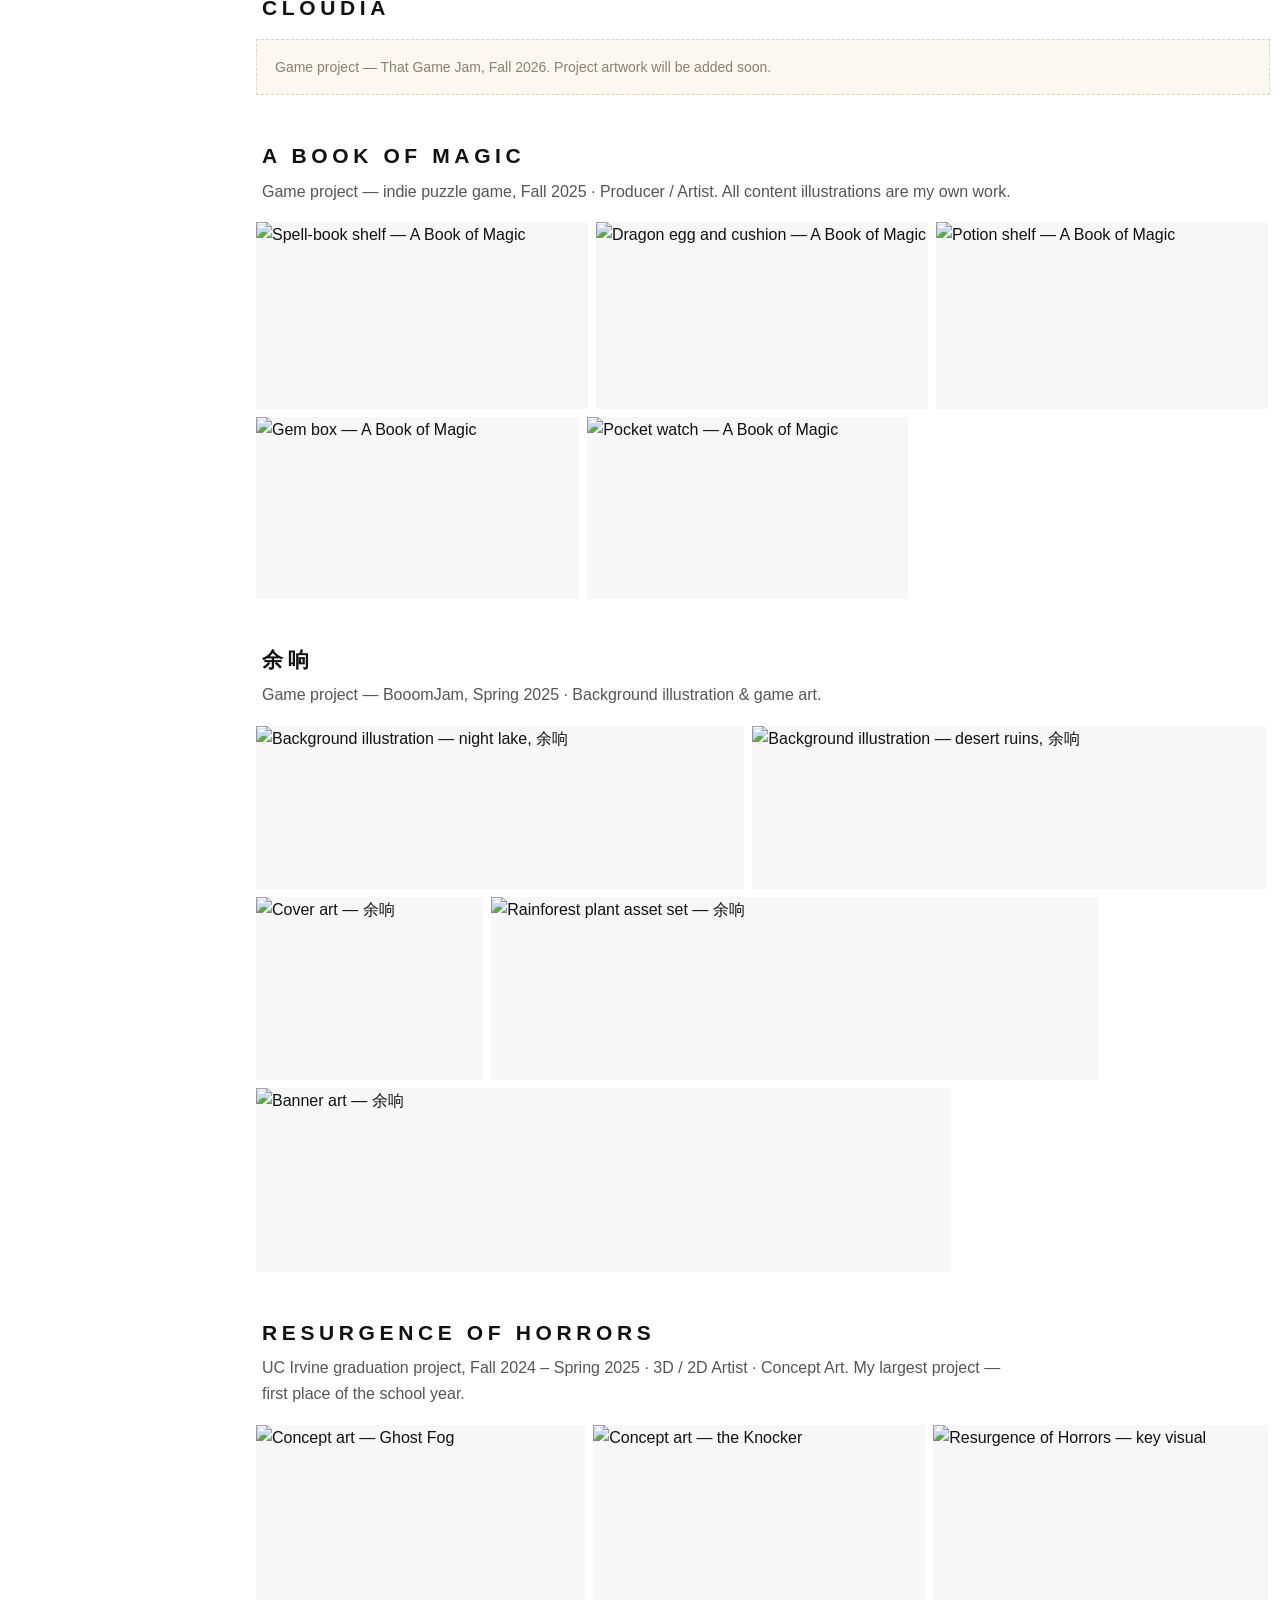
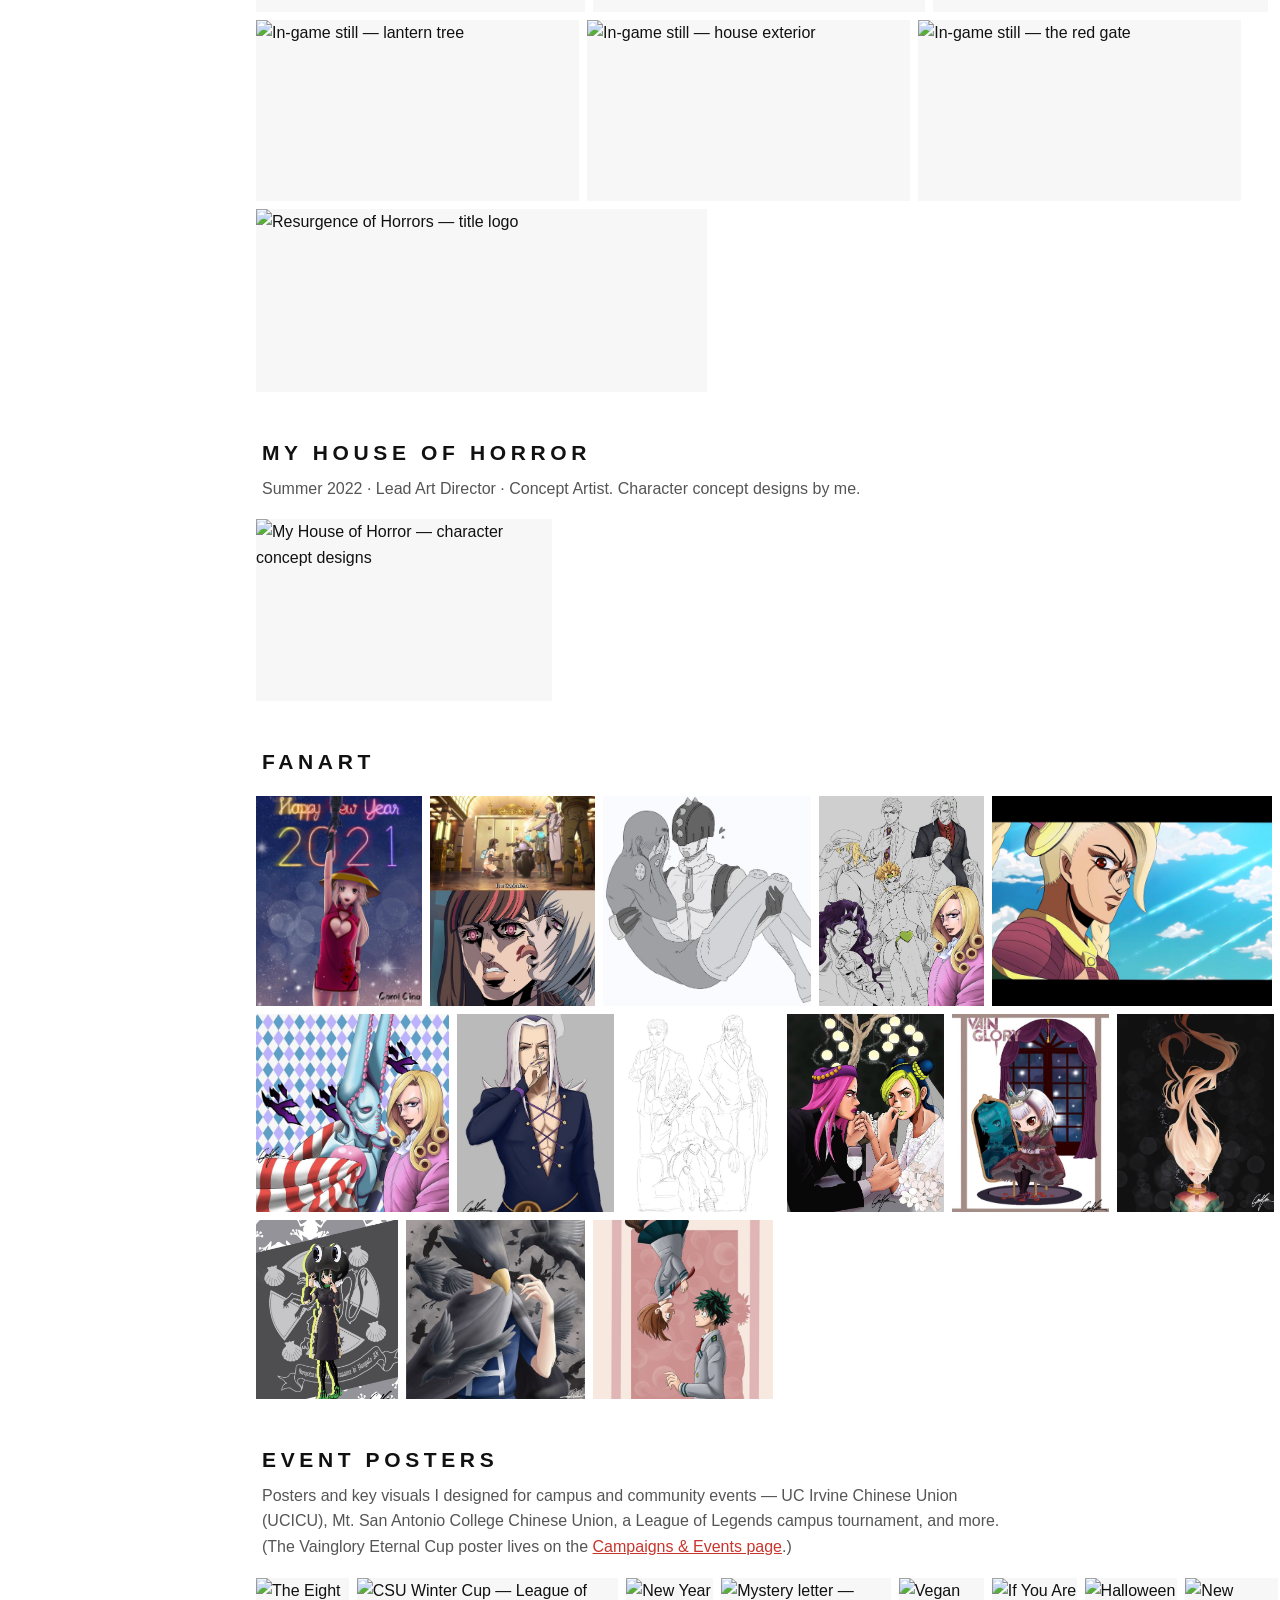
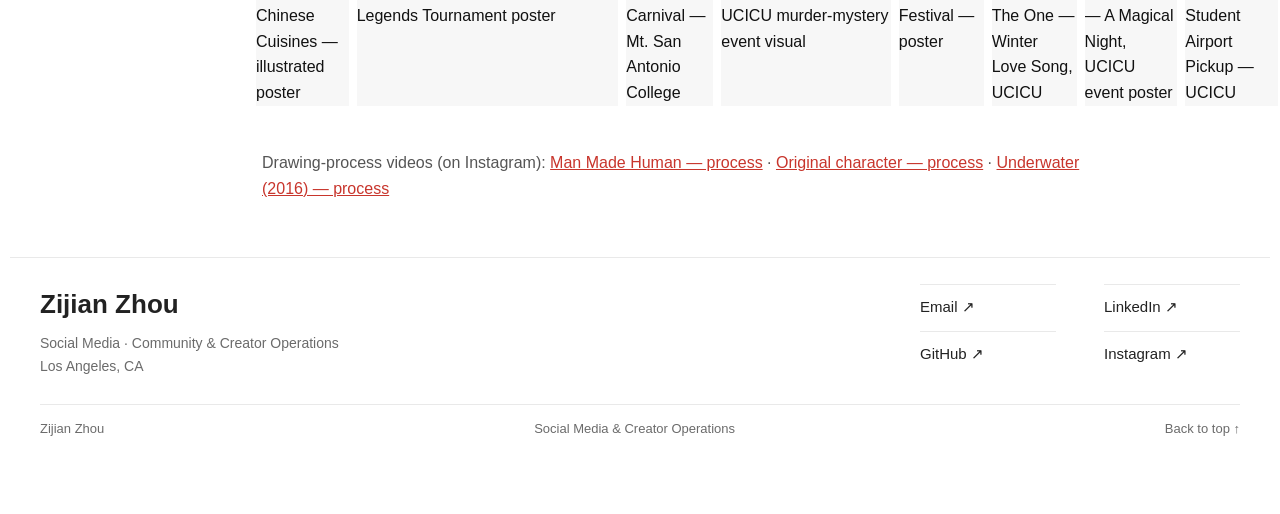
==== commit 9f600264: "Portfolio update: homepage directory, campaigns merge, game design and art expansion" ====
--- a/art.html
+++ b/art.html
@@ -1,6 +1,6 @@
 <!DOCTYPE html>
 <html lang="en"><head><meta charset="utf-8"><meta name="viewport" content="width=device-width,initial-scale=1">
-<title>Art — Zijian Zhou</title><link rel="stylesheet" href="styles.css"><style>
+<title>Art Portfolio — Zijian Zhou</title><link rel="stylesheet" href="styles.css"><style>
 main{max-width:none;padding:28px 10px 48px}
 .art-gallery{display:block}
 .page-head{text-align:center;padding:26px 16px 30px}
@@ -31,12 +31,13 @@
 .art-note{color:#8a8172;font-size:14px;border:1px dashed #ddd4c2;background:#fbf8f1;padding:16px 18px}
 @media(max-width:760px){.art-layout{flex-direction:column;gap:10px}.art-toc{position:static;border-right:none;border-bottom:1px solid #e3dac7;padding:0 0 12px;flex:1 1 auto;width:100%}}
 </style></head>
-<body><header class="site"><nav><a class="brand" href="index.html">ZIJIAN ZHOU</a><a href="index.html">Home</a><a href="social-media.html">Social Media</a><a href="events.html">Campaigns & Events</a><a href="game-design.html">Game Design</a><a href="cosplay.html">Cosplay</a><a href="art.html" class="active">Art</a></nav></header>
+<body><header class="site" id="top"><nav><a class="brand" href="index.html">ZIJIAN ZHOU</a><a href="index.html">Home</a><a href="events.html">Campaigns & Events</a><a href="game-design.html">Game Design</a><a href="cosplay.html">Cosplay Showcase</a><a href="art.html" class="active">Art Portfolio</a></nav></header>
 <main>
 <div class="page-head">
-<h1>Art</h1>
+<h1>Art Portfolio</h1>
+<p class="motto">&ldquo;I want to make what&rsquo;s in my mind available to others&rsquo; eyes.&rdquo;</p>
 <div class="rule"></div>
-<p>Digital illustration and character design, 2019–2020 — my original IP <i>Traveler of Revenant</i>, fanart, and studies. Click any piece to view it full-size. Kept separate throughout: fanart is fanart, originals are mine.</p>
+<p>Digital illustration and character design — my original IP <i>Traveler of Revenant</i> (2019–2020), art for my game projects, fanart, and studies. Click any piece to view it full-size. Kept separate throughout: fanart is fanart, originals are mine.</p>
 <p class="meta">ART INSTAGRAM <a href="https://www.instagram.com/_carolcina_art_/">@_CAROLCINA_ART_</a> · X <a href="https://x.com/_CarolCina_">@_CAROLCINA_</a></p>
 </div>
 <div class="art-layout">
@@ -46,12 +47,14 @@
 <a class="sub" href="#tor">Traveler of Revenant</a>
 <a class="sub" href="#studies">Illustrations &amp; Studies</a>
 <div class="toc-group">Game Projects</div>
+<a href="#game-cloudia">Cloudia</a>
+<a href="#game-magic">A Book of Magic</a>
+<a href="#game-yuxiang">余响</a>
 <a href="#game-resurgence">Resurgence of Horrors</a>
 <a href="#game-horror">My House of Horror</a>
-<a href="#game-magic">A Book of Magic</a>
 <div class="toc-group">More</div>
+<a href="#fanart">Fanart</a>
 <a href="#event-posters">Event Posters</a>
-<a href="#fanart">Fanart</a>
 </nav>
 <div class="art-main">
 <section class="art-sec" id="art-works">
@@ -68,21 +71,37 @@
 <div class="jrow"><figure style="flex:0 0 calc(18.269% - 6px);aspect-ratio:1.0000"><img src="assets/art-study-cardiodynia.jpg" alt="Cardiodynia — study" data-cap="Cardiodynia — study · 2019" data-link="https://www.instagram.com/p/BwcjbTNhKJ/" loading="lazy"></figure><figure style="flex:0 0 calc(18.269% - 6px);aspect-ratio:1.0000"><img src="assets/art-ill-drowning.jpg" alt="Art of Dreams: Drowning" data-cap="Art of Dreams: Drowning · 2019" data-link="https://www.instagram.com/p/BwbN4ZYBrtV/" loading="lazy"></figure></div>
 </div>
 </section>
+<section class="art-sec" id="game-cloudia">
+<h2 class="sec-head">Cloudia</h2>
+<p class="art-note">Game project — That Game Jam, Fall 2026. Project artwork will be added soon.</p>
+</section>
+<section class="art-sec" id="game-magic">
+<h2 class="sec-head">A Book of Magic</h2>
+<p class="sec-intro">Game project — indie puzzle game, Fall 2025 · Producer / Artist. All content illustrations are my own work.</p>
+<div class="gallery art-gallery">
+<div class="jrow"><figure style="flex:0 0 calc(33.333% - 6px);aspect-ratio:1.7778"><img src="assets/bookmagic-shelf.jpg" alt="Spell-book shelf — A Book of Magic" data-cap="Spell-book shelf — A Book of Magic content illustration · 2025" data-link="assets/bookmagic-shelf.jpg" loading="lazy"></figure><figure style="flex:0 0 calc(33.333% - 6px);aspect-ratio:1.7778"><img src="assets/bookmagic-egg.jpg" alt="Dragon egg and cushion — A Book of Magic" data-cap="Dragon egg &amp; cushion — A Book of Magic content illustration · 2025" data-link="assets/bookmagic-egg.jpg" loading="lazy"></figure><figure style="flex:0 0 calc(33.333% - 6px);aspect-ratio:1.7778"><img src="assets/bookmagic-bottles.jpg" alt="Potion shelf — A Book of Magic" data-cap="Potion shelf — A Book of Magic content illustration · 2025" data-link="assets/bookmagic-bottles.jpg" loading="lazy"></figure></div><div class="jrow"><figure style="flex:0 0 calc(32.480% - 6px);aspect-ratio:1.7778"><img src="assets/bookmagic-gems.jpg" alt="Gem box — A Book of Magic" data-cap="Gem box — A Book of Magic content illustration · 2025" data-link="assets/bookmagic-gems.jpg" loading="lazy"></figure><figure style="flex:0 0 calc(32.260% - 6px);aspect-ratio:1.7658"><img src="assets/bookmagic-watch.png" alt="Pocket watch — A Book of Magic" data-cap="Pocket watch — A Book of Magic content illustration · 2025" data-link="assets/bookmagic-watch.png" loading="lazy"></figure></div>
+</div>
+</section>
+<section class="art-sec" id="game-yuxiang">
+<h2 class="sec-head">余响</h2>
+<p class="sec-intro">Game project — BooomJam, Spring 2025 · Background illustration &amp; game art.</p>
+<div class="gallery art-gallery">
+<div class="jrow"><figure style="flex:0 0 calc(48.750% - 6px);aspect-ratio:3.0035"><img src="assets/yuxiang-bg-night.jpg" alt="Background illustration — night lake, 余响" data-cap="Background illustration — night lake · 余响 · 2025" data-link="assets/yuxiang-bg-night.jpg" loading="lazy"></figure><figure style="flex:0 0 calc(51.250% - 6px);aspect-ratio:3.1578"><img src="assets/yuxiang-bg-desert.jpg" alt="Background illustration — desert ruins, 余响" data-cap="Background illustration — desert ruins · 余响 · 2025" data-link="assets/yuxiang-bg-desert.jpg" loading="lazy"></figure></div><div class="jrow"><figure style="flex:0 0 calc(23.010% - 6px);aspect-ratio:1.2593"><img src="assets/yuxiang-cover.jpg" alt="Cover art — 余响" data-cap="Cover art · 余响 · 2025" data-link="assets/yuxiang-cover.jpg" loading="lazy"></figure><figure style="flex:0 0 calc(60.420% - 6px);aspect-ratio:3.3059"><img src="assets/yuxiang-plants.png" alt="Rainforest plant asset set — 余响" data-cap="Rainforest map — plant asset set · 余响 · 2025" data-link="assets/yuxiang-plants.png" loading="lazy"></figure></div><div class="jrow"><figure style="flex:0 0 calc(69.150% - 6px);aspect-ratio:3.7854"><img src="assets/yuxiang-banner.jpg" alt="Banner art — 余响" data-cap="Banner art · 余响 · 2025" data-link="assets/yuxiang-banner.jpg" loading="lazy"></figure></div>
+</div>
+</section>
 <section class="art-sec" id="game-resurgence">
 <h2 class="sec-head">Resurgence of Horrors</h2>
-<p class="art-note">Game project — 3D / 2D Artist · Concept Art. Project artwork will be added soon.</p>
+<p class="sec-intro">UC Irvine graduation project, Fall 2024 – Spring 2025 · 3D / 2D Artist · Concept Art. My largest project — first place of the school year.</p>
+<div class="gallery art-gallery">
+<div class="jrow"><figure style="flex:0 0 calc(33.060% - 6px);aspect-ratio:1.7595"><img src="assets/roh-fog.jpg" alt="Concept art — Ghost Fog" data-cap="Concept art — Ghost Fog, a Revenant" data-link="assets/roh-fog.jpg" loading="lazy"></figure><figure style="flex:0 0 calc(33.330% - 6px);aspect-ratio:1.7740"><img src="assets/roh-knocker.jpg" alt="Concept art — the Knocker" data-cap="Concept art — the Knocker, a Revenant" data-link="assets/roh-knocker.jpg" loading="lazy"></figure><figure style="flex:0 0 calc(33.610% - 6px);aspect-ratio:1.7887"><img src="assets/roh-cover.jpg" alt="Resurgence of Horrors — key visual" data-cap="Key visual — the forest" data-link="assets/roh-cover.jpg" loading="lazy"></figure></div><div class="jrow"><figure style="flex:0 0 calc(32.457% - 6px);aspect-ratio:1.7778"><img src="assets/roh-shot-1.jpg" alt="In-game still — lantern tree" data-cap="In-game — the lantern tree" data-link="assets/roh-shot-1.jpg" loading="lazy"></figure><figure style="flex:0 0 calc(32.457% - 6px);aspect-ratio:1.7778"><img src="assets/roh-shot-2.jpg" alt="In-game still — house exterior" data-cap="In-game — house exterior" data-link="assets/roh-shot-2.jpg" loading="lazy"></figure><figure style="flex:0 0 calc(32.457% - 6px);aspect-ratio:1.7778"><img src="assets/roh-shot-3.jpg" alt="In-game still — the red gate" data-cap="In-game — the red gate" data-link="assets/roh-shot-3.jpg" loading="lazy"></figure></div><div class="jrow"><figure style="flex:0 0 calc(45.078% - 6px);aspect-ratio:2.4686"><img src="assets/roh-logo.png" alt="Resurgence of Horrors — title logo" data-cap="Title logo — Resurgence of Horrors" data-link="assets/roh-logo.png" loading="lazy"></figure></div>
+</div>
 </section>
 <section class="art-sec" id="game-horror">
 <h2 class="sec-head">My House of Horror</h2>
-<p class="art-note">Game project — Lead Art Director · Concept Artist. Project artwork will be added soon.</p>
-</section>
-<section class="art-sec" id="game-magic">
-<h2 class="sec-head">A Book of Magic</h2>
-<p class="art-note">Game project — Lead Designer · Project Manager. Project artwork will be added soon.</p>
-</section>
-<section class="art-sec" id="event-posters">
-<h2 class="sec-head">Event Posters</h2>
-<p class="art-note">Posters and key visuals I designed for events — including the official poster for the Vainglory Eternal Cup, shown on the <a href="events.html">Campaigns & Events page</a>. More posters will be added soon.</p>
+<p class="sec-intro">Summer 2022 · Lead Art Director · Concept Artist. Character concept designs by me.</p>
+<div class="gallery art-gallery">
+<div class="jrow"><figure style="flex:0 0 calc(29.781% - 6px);aspect-ratio:1.6301"><img src="assets/househorror-characters.jpg" alt="My House of Horror — character concept designs" data-cap="Character concept designs — My House of Horror" data-link="assets/househorror-characters.jpg" loading="lazy"></figure></div>
+</div>
 </section>
 <section class="art-sec" id="fanart">
 <h2 class="sec-head">Fanart</h2>
@@ -90,6 +109,13 @@
 <div class="jrow"><figure style="flex:0 0 calc(16.919% - 6px);aspect-ratio:0.8000"><img src="assets/art-fan-vg-gwen.jpg" alt="Gwen — Happy New Year 2021" data-cap="Gwen — Happy New Year 2021 · Vainglory fanart · 2020" data-link="https://www.instagram.com/p/CJb23zThS7K/" loading="lazy"></figure><figure style="flex:0 0 calc(16.914% - 6px);aspect-ratio:0.7998"><img src="assets/art-fan-akudama.jpg" alt="Swindler &amp; Cutthroat — Akudama Drive fanart" data-cap="Swindler &amp; Cutthroat — Akudama Drive fanart · 2020" data-link="https://www.instagram.com/p/CH7RTkChErz/" loading="lazy"></figure><figure style="flex:0 0 calc(21.051% - 6px);aspect-ratio:0.9954"><img src="assets/art-fan-jojo-stands.jpg" alt="Sticky Fingers &amp; Moody Blues — JoJo's Bizarre Adventure fanart" data-cap="Sticky Fingers &amp; Moody Blues — JoJo's Bizarre Adventure fanart · 2020" data-link="https://www.instagram.com/p/CHuoI8ihTf_/" loading="lazy"></figure><figure style="flex:0 0 calc(16.919% - 6px);aspect-ratio:0.8000"><img src="assets/art-fan-jojo-villains.jpg" alt="Every JoJo villain in one frame (work in progress) — fanart" data-cap="Every JoJo villain in one frame (work in progress) — fanart · 2020" data-link="https://www.instagram.com/p/CHgYtpUB-8c/" loading="lazy"></figure><figure style="flex:0 0 calc(28.197% - 6px);aspect-ratio:1.3333"><img src="assets/art-fan-celeste-jojo.jpg" alt="Celeste in JoJo style — from my Celeste evolution, 2017–2020" data-cap="Celeste in JoJo style — from my Celeste evolution, 2017–2020 · Vainglory × JoJo fanart · 2020" data-link="https://www.instagram.com/p/CHe71UsB9rw/" loading="lazy"></figure></div>
 <div class="jrow"><figure style="flex:0 0 calc(19.638% - 6px);aspect-ratio:0.9774"><img src="assets/art-fan-jojo-valentine.jpg" alt="Funny Valentine &amp; D4C — JoJo's Bizarre Adventure: Steel Ball Run fanart" data-cap="Funny Valentine &amp; D4C — JoJo's Bizarre Adventure: Steel Ball Run fanart · 2020" data-link="https://www.instagram.com/p/CG9IT9MjejH/" loading="lazy"></figure><figure style="flex:0 0 calc(16.070% - 6px);aspect-ratio:0.7998"><img src="assets/art-fan-jojo-abbacchio.jpg" alt="Leone Abbacchio — JoJo's Bizarre Adventure: Golden Wind fanart" data-cap="Leone Abbacchio — JoJo's Bizarre Adventure: Golden Wind fanart · 2020" data-link="https://www.instagram.com/p/CGBhVVvjH5s/" loading="lazy"></figure><figure style="flex:0 0 calc(16.074% - 6px);aspect-ratio:0.8000"><img src="assets/art-fan-jojo-bosses.jpg" alt="JoJo bosses — sketch" data-cap="JoJo bosses — sketch · JoJo's Bizarre Adventure fanart · 2020" data-link="https://www.instagram.com/p/CFor3pgDl6L/" loading="lazy"></figure><figure style="flex:0 0 calc(16.074% - 6px);aspect-ratio:0.8000"><img src="assets/art-fan-jojo-stoneocean.jpg" alt="Jolyne &amp; Anasui — JoJo's Bizarre Adventure: Stone Ocean fanart" data-cap="Jolyne &amp; Anasui — JoJo's Bizarre Adventure: Stone Ocean fanart · 2020" data-link="https://www.instagram.com/p/CE3uKTej4ry/" loading="lazy"></figure><figure style="flex:0 0 calc(16.070% - 6px);aspect-ratio:0.7998"><img src="assets/art-fan-vg-postcard.jpg" alt="Malene &amp; Butterfly Celeste — postcard version" data-cap="Malene &amp; Butterfly Celeste — postcard version · Vainglory fanart · 2019" data-link="https://www.instagram.com/p/BxypHKeD94u/" loading="lazy"></figure><figure style="flex:0 0 calc(16.074% - 6px);aspect-ratio:0.8000"><img src="assets/art-fan-vg-celeste.jpg" alt="Star Queen Celeste — Vainglory fanart" data-cap="Star Queen Celeste — Vainglory fanart · 2019" data-link="https://www.instagram.com/p/BwbM6XNha61/" loading="lazy"></figure></div>
 <div class="jrow"><figure style="flex:0 0 calc(14.615% - 6px);aspect-ratio:0.8000"><img src="assets/art-fan-mha-tsuyu.jpg" alt="Asui Tsuyu, Fran version — My Hero Academia × Katekyo Hitman Reborn fanart" data-cap="Asui Tsuyu, Fran version — My Hero Academia × Katekyo Hitman Reborn fanart · 2019" data-link="https://www.instagram.com/p/BwYdNQ7hO_O/" loading="lazy"></figure><figure style="flex:0 0 calc(18.269% - 6px);aspect-ratio:1.0000"><img src="assets/art-fan-mha-tokoyami.jpg" alt="Tokoyami Fumikage — My Hero Academia fanart" data-cap="Tokoyami Fumikage — My Hero Academia fanart · 2019" data-link="https://www.instagram.com/p/BwYcXt-hlKd/" loading="lazy"></figure><figure style="flex:0 0 calc(18.269% - 6px);aspect-ratio:1.0000"><img src="assets/art-fan-mha-duo.jpg" alt="Midoriya &amp; Uraraka — My Hero Academia fanart" data-cap="Midoriya &amp; Uraraka — My Hero Academia fanart · 2019" data-link="https://www.instagram.com/p/BwYbKQmhyJv/" loading="lazy"></figure></div>
+</div>
+</section>
+<section class="art-sec" id="event-posters">
+<h2 class="sec-head">Event Posters</h2>
+<p class="sec-intro">Posters and key visuals I designed for campus and community events — UC Irvine Chinese Union (UCICU), Mt. San Antonio College Chinese Union, a League of Legends campus tournament, and more. (The Vainglory Eternal Cup poster lives on the <a href="events.html">Campaigns &amp; Events page</a>.)</p>
+<div class="gallery art-gallery">
+<div class="jrow"><figure style="flex:0 0 calc(9.731% - 6px);aspect-ratio:0.7500"><img src="assets/poster-cuisines.jpg" alt="The Eight Chinese Cuisines — illustrated poster" data-cap="The Eight Chinese Cuisines — illustrated poster" data-link="assets/poster-cuisines.jpg" loading="lazy"></figure><figure style="flex:0 0 calc(26.390% - 6px);aspect-ratio:2.0339"><img src="assets/poster-lol-wintercup.jpg" alt="CSU Winter Cup — League of Legends Tournament poster" data-cap="CSU Winter Cup — League of Legends Tournament poster" data-link="assets/poster-lol-wintercup.jpg" loading="lazy"></figure><figure style="flex:0 0 calc(9.173% - 6px);aspect-ratio:0.7070"><img src="assets/poster-mtsac-newyear.jpg" alt="New Year Carnival — Mt. San Antonio College Chinese Union poster" data-cap="New Year Carnival — Mt. San Antonio College Chinese Union · 2023" data-link="assets/poster-mtsac-newyear.jpg" loading="lazy"></figure><figure style="flex:0 0 calc(17.309% - 6px);aspect-ratio:1.3340"><img src="assets/poster-ucicu-mystery.jpg" alt="Mystery letter — UCICU murder-mystery event visual" data-cap="&ldquo;You received a mysterious letter&rdquo; — UCICU murder-mystery event visual" data-link="assets/poster-ucicu-mystery.jpg" loading="lazy"></figure><figure style="flex:0 0 calc(8.968% - 6px);aspect-ratio:0.6912"><img src="assets/poster-vegan.jpg" alt="Vegan Festival — poster" data-cap="Vegan Festival — poster" data-link="assets/poster-vegan.jpg" loading="lazy"></figure><figure style="flex:0 0 calc(8.968% - 6px);aspect-ratio:0.6912"><img src="assets/poster-ucicu-ifyouare.jpg" alt="If You Are The One — Winter Love Song, UCICU event poster" data-cap="If You Are The One — Winter Love Song · UCICU event poster" data-link="assets/poster-ucicu-ifyouare.jpg" loading="lazy"></figure><figure style="flex:0 0 calc(9.736% - 6px);aspect-ratio:0.7503"><img src="assets/poster-ucicu-halloween.jpg" alt="Halloween — A Magical Night, UCICU event poster" data-cap="Halloween — A Magical Night · UCICU event poster, UC Irvine" data-link="assets/poster-ucicu-halloween.jpg" loading="lazy"></figure><figure style="flex:0 0 calc(9.727% - 6px);aspect-ratio:0.7496"><img src="assets/poster-ucicu-pickup.jpg" alt="New Student Airport Pickup — UCICU poster" data-cap="New Student Airport Pickup — UCICU poster" data-link="assets/poster-ucicu-pickup.jpg" loading="lazy"></figure></div>
 </div>
 </section>
 <p class="foot-note">Drawing-process videos (on Instagram): <a href="https://www.instagram.com/p/Bwp73iwhToq/">Man Made Human — process</a> · <a href="https://www.instagram.com/tv/CC6z9FXDhJK/">Original character — process</a> · <a href="https://www.instagram.com/p/CC7HSiNj65Z/">Underwater (2016) — process</a></p>
@@ -108,4 +134,16 @@
 lb.addEventListener('click',function(){lb.classList.remove('open');li.src='';});
 document.addEventListener('keydown',function(e){if(e.key==='Escape'){lb.classList.remove('open');li.src='';}});
 </script>
+<footer class="site-foot">
+<div class="foot-main">
+<div class="foot-brand"><p class="foot-name">Zijian Zhou</p><p class="foot-tag">Social Media · Community &amp; Creator Operations<br>Los Angeles, CA</p></div>
+<div class="foot-links">
+<a href="mailto:zhouzijian2001@gmail.com">Email &#8599;</a>
+<a href="https://www.linkedin.com/in/zijian-melody-zhou">LinkedIn &#8599;</a>
+<a href="https://github.com/zijian-melody-zhou">GitHub &#8599;</a>
+<a href="https://www.instagram.com/_carolcina_/">Instagram &#8599;</a>
+</div>
+</div>
+<div class="foot-bar"><span>Zijian Zhou</span><span>Social Media &amp; Creator Operations</span><a href="#top">Back to top &#8593;</a></div>
+</footer>
 </body></html>
--- a/styles.css
+++ b/styles.css
@@ -39,3 +39,17 @@
 #lightbox img{max-width:min(94vw,900px);max-height:82vh;border-radius:10px}
 #lightbox .cap{color:#eee;margin-top:16px;font-size:15px;text-align:center}
 #lightbox .cap a{color:#ffb3ad}
+
+.motto{font-size:19px;font-style:italic;color:#a03d2a;margin:4px 0 12px;line-height:1.5}
+
+.site-foot{text-align:left;margin-top:56px}
+.foot-main{display:flex;gap:40px;flex-wrap:wrap;justify-content:space-between;max-width:1200px;margin:0 auto}
+.foot-name{font-size:26px;font-weight:700;margin:0 0 6px;color:#222}
+.foot-tag{color:var(--muted);margin:0;line-height:1.65;font-size:14px}
+.foot-links{display:grid;grid-template-columns:1fr 1fr;gap:0 48px;min-width:320px}
+.foot-links a{display:block;padding:10px 0;border-top:1px solid var(--line);color:#222;text-decoration:none;font-size:15px}
+.foot-links a:hover{color:#a03d2a}
+.foot-bar{display:flex;justify-content:space-between;gap:20px;flex-wrap:wrap;max-width:1200px;margin:26px auto 0;padding-top:14px;border-top:1px solid var(--line);font-size:13px;color:var(--muted)}
+.foot-bar a{color:var(--muted);text-decoration:none}
+.foot-bar a:hover{color:#a03d2a}
+.gd-statement{font-size:17px;font-style:italic;color:#a03d2a;line-height:1.65;max-width:680px;margin:0 0 14px}
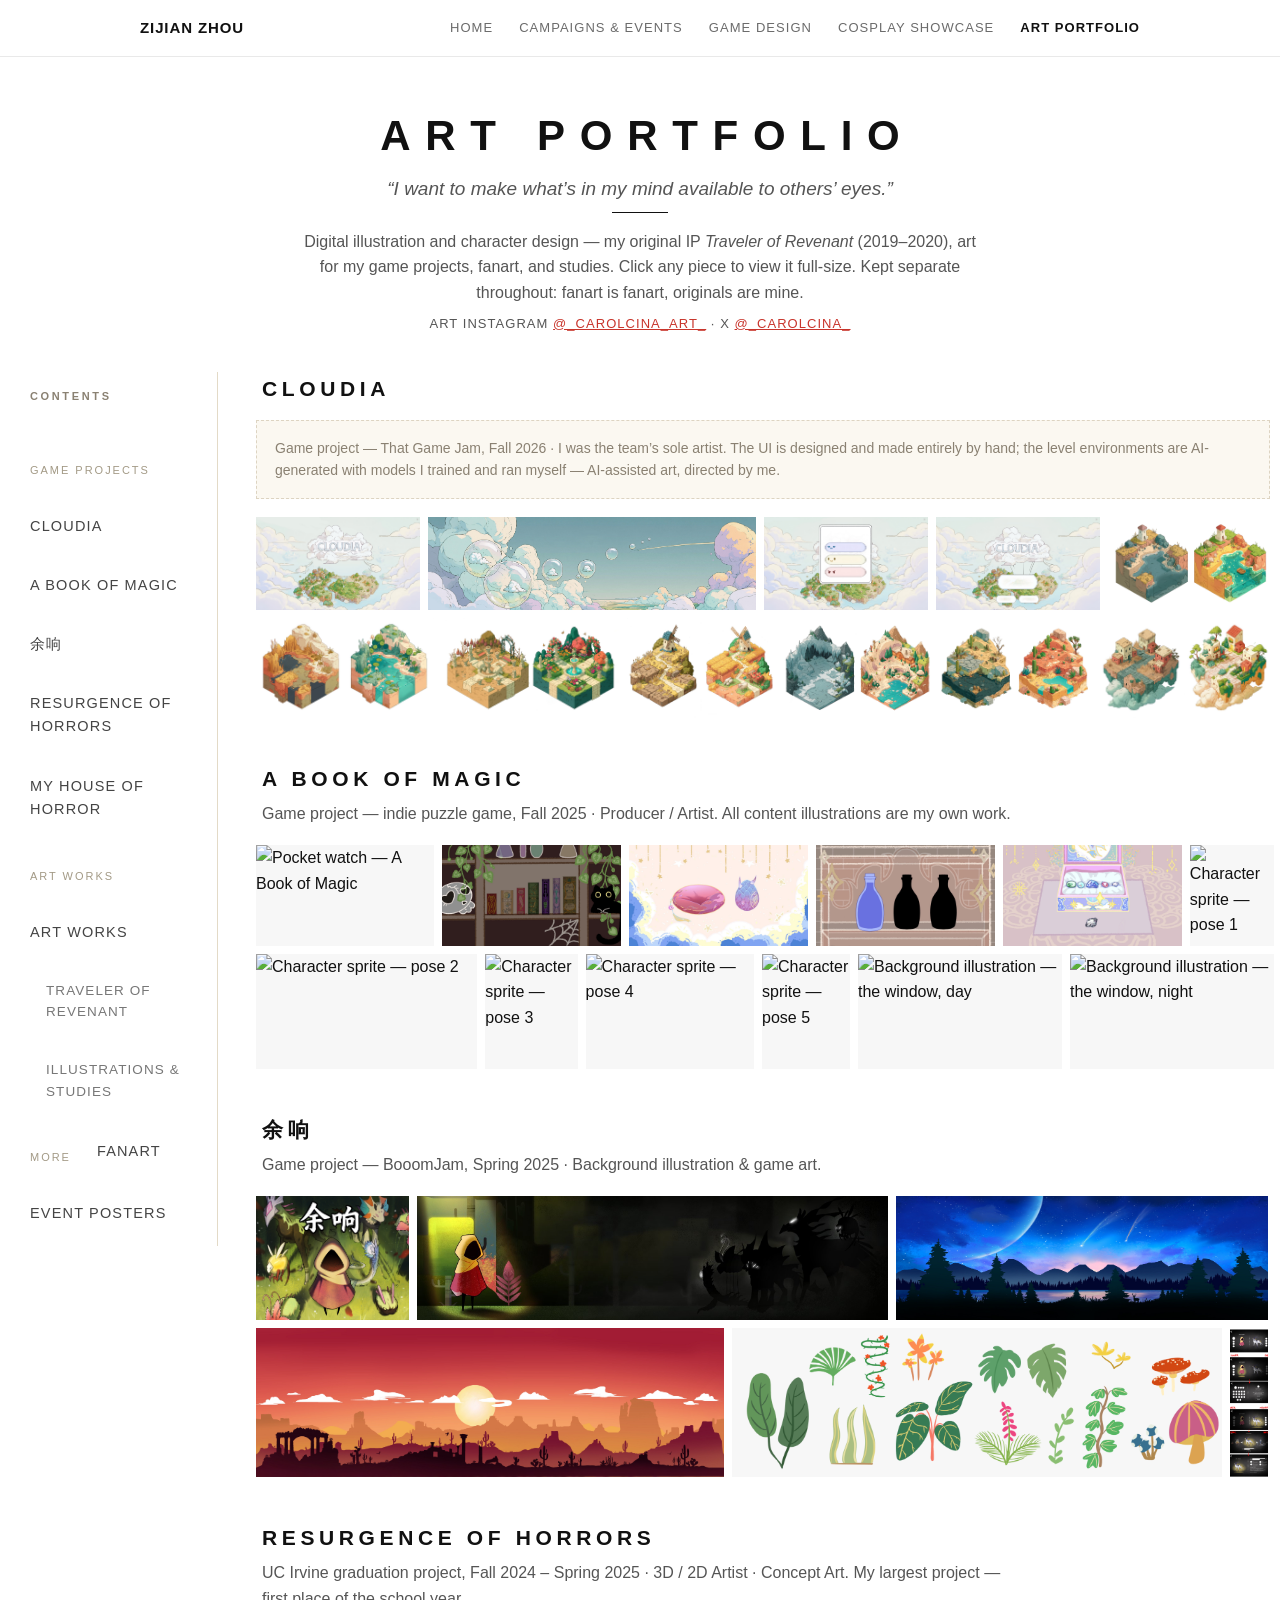
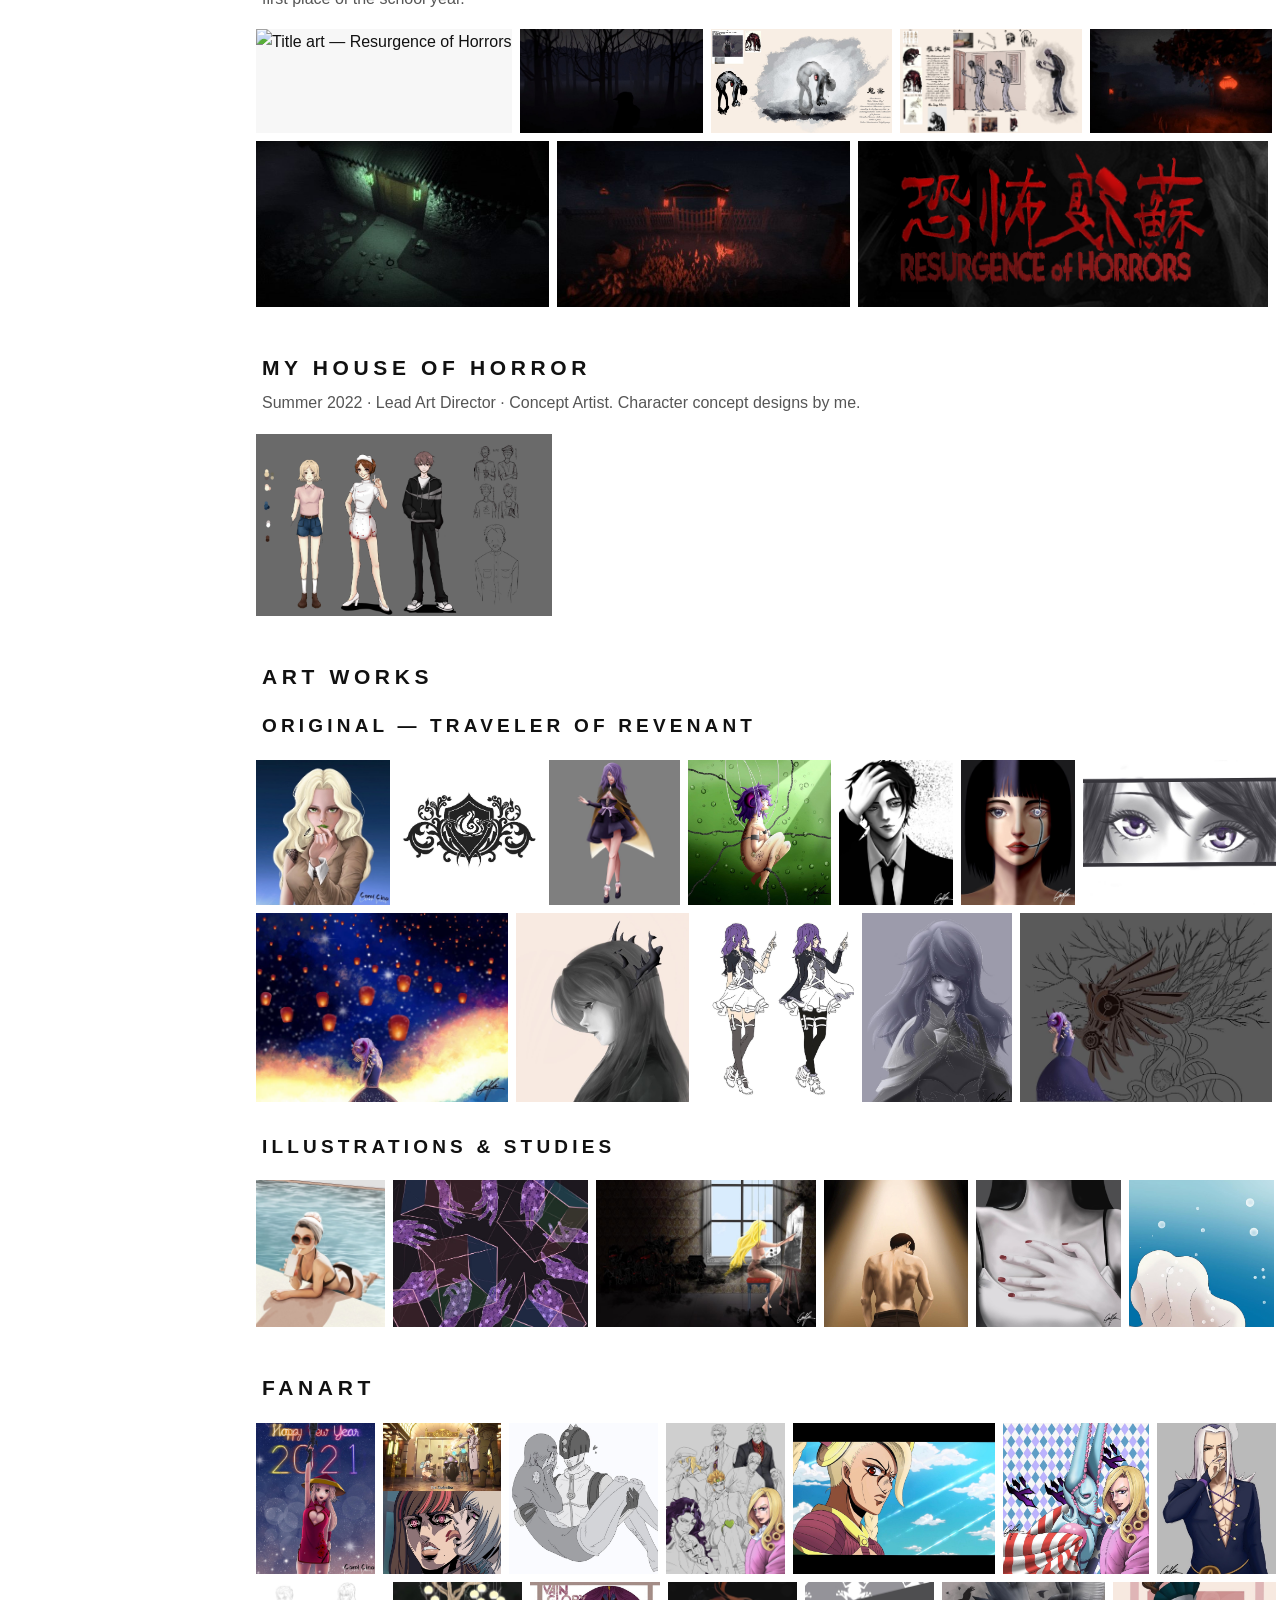
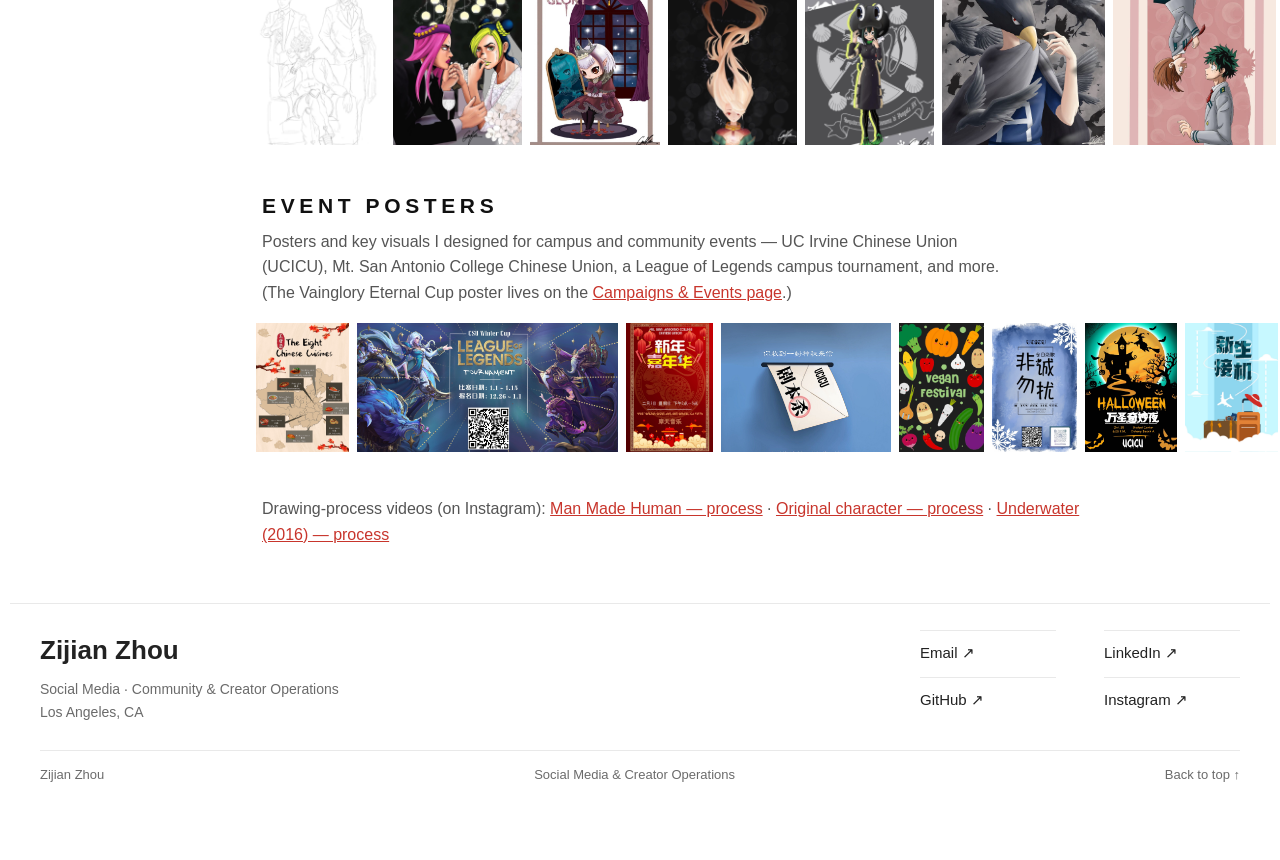
==== commit a2595883: "Portfolio revision: resume-based homepage, campaigns tags, game design and gallery rebuilds" ====
--- a/art.html
+++ b/art.html
@@ -43,57 +43,51 @@
 <div class="art-layout">
 <nav class="art-toc">
 <h4>Contents</h4>
-<a href="#art-works">Art Works</a>
-<a class="sub" href="#tor">Traveler of Revenant</a>
-<a class="sub" href="#studies">Illustrations &amp; Studies</a>
 <div class="toc-group">Game Projects</div>
 <a href="#game-cloudia">Cloudia</a>
 <a href="#game-magic">A Book of Magic</a>
 <a href="#game-yuxiang">余响</a>
 <a href="#game-resurgence">Resurgence of Horrors</a>
 <a href="#game-horror">My House of Horror</a>
+<div class="toc-group">Art Works</div>
+<a href="#art-works">Art Works</a>
+<a class="sub" href="#tor">Traveler of Revenant</a>
+<a class="sub" href="#studies">Illustrations &amp; Studies</a>
 <div class="toc-group">More</div>
 <a href="#fanart">Fanart</a>
 <a href="#event-posters">Event Posters</a>
 </nav>
 <div class="art-main">
-<section class="art-sec" id="art-works">
-<h2 class="sec-head">Art Works</h2>
-<h3 class="sec-head" id="tor" style="font-size:19px;margin-top:18px">Original — Traveler of Revenant</h3>
-<div class="gallery art-gallery">
-<div class="jrow"><figure style="flex:0 0 calc(20.111% - 6px);aspect-ratio:0.9345"><img src="assets/art-tor-ibisco.jpg" alt="Ibisco — Traveler of Revenant (original character)" data-cap="Ibisco — Traveler of Revenant (original character) · 2020" data-link="https://www.instagram.com/p/CI45vVFhA0S/" loading="lazy"></figure><figure style="flex:0 0 calc(21.521% - 6px);aspect-ratio:1.0000"><img src="assets/art-tor-familysign.jpg" alt="Tourist Family crest — concept design" data-cap="Tourist Family crest — concept design · Traveler of Revenant · 2020" data-link="https://www.instagram.com/p/CEMmI2cDaGp/" loading="lazy"></figure><figure style="flex:0 0 calc(19.631% - 6px);aspect-ratio:0.9122"><img src="assets/art-tor-carolcina-final.jpg" alt="Carol Cina — final character design" data-cap="Carol Cina — final character design · Traveler of Revenant · 2020" data-link="https://www.instagram.com/p/CAXLqsbjmzz/" loading="lazy"></figure><figure style="flex:0 0 calc(21.521% - 6px);aspect-ratio:1.0000"><img src="assets/art-tor-manmadehuman.jpg" alt="Man Made Human — repaint (2019 vs 2017)" data-cap="Man Made Human — repaint (2019 vs 2017) · Traveler of Revenant · 2019" data-link="https://www.instagram.com/p/Bw7VUQfBnHL/" loading="lazy"></figure><figure style="flex:0 0 calc(17.217% - 6px);aspect-ratio:0.8000"><img src="assets/art-tor-lyell.jpg" alt="Lyell Lawler — Traveler of Revenant" data-cap="Lyell Lawler — Traveler of Revenant · 2019" data-link="https://www.instagram.com/p/Bw2cMYchUaS/" loading="lazy"></figure></div>
-<div class="jrow"><figure style="flex:0 0 calc(15.294% - 6px);aspect-ratio:0.8000"><img src="assets/art-tor-neverbecomehuman.jpg" alt="Never Become Human — Traveler of Revenant" data-cap="Never Become Human — Traveler of Revenant · 2019" data-link="https://www.instagram.com/p/BwsKm_UBLa6/" loading="lazy"></figure><figure style="flex:0 0 calc(25.489% - 6px);aspect-ratio:1.3333"><img src="assets/art-tor-lilith-eyes.jpg" alt="Lilith Tourist — character design detail" data-cap="Lilith Tourist — character design detail · Traveler of Revenant · 2019" data-link="https://www.instagram.com/p/BwmsWIihLNI/" loading="lazy"></figure><figure style="flex:0 0 calc(25.489% - 6px);aspect-ratio:1.3333"><img src="assets/art-tor-hope.jpg" alt="Hope — Traveler of Revenant" data-cap="Hope — Traveler of Revenant · 2019" data-link="https://www.instagram.com/p/Bwk9-mmB6PE/" loading="lazy"></figure><figure style="flex:0 0 calc(17.647% - 6px);aspect-ratio:0.9231"><img src="assets/art-tor-lilith.jpg" alt="Lilith Tourist — Traveler of Revenant" data-cap="Lilith Tourist — Traveler of Revenant · 2019" data-link="https://www.instagram.com/p/BwgXET5hoeg/" loading="lazy"></figure><figure style="flex:0 0 calc(16.080% - 6px);aspect-ratio:0.8411"><img src="assets/art-tor-concept.jpg" alt="Character concept design — Traveler of Revenant" data-cap="Character concept design — Traveler of Revenant · 2019" data-link="https://www.instagram.com/p/BwdBCy5hedQ/" loading="lazy"></figure></div>
-<div class="jrow"><figure style="flex:0 0 calc(14.615% - 6px);aspect-ratio:0.8000"><img src="assets/art-tor-carolcina.jpg" alt="Carol Cina — Traveler of Revenant" data-cap="Carol Cina — Traveler of Revenant · 2019" data-link="https://www.instagram.com/p/BwZus05B-Y6/" loading="lazy"></figure><figure style="flex:0 0 calc(24.358% - 6px);aspect-ratio:1.3333"><img src="assets/art-tor-dragonqueen.jpg" alt="The Dragon Queen — Traveler of Revenant" data-cap="The Dragon Queen — Traveler of Revenant · 2019" data-link="https://www.instagram.com/p/BwYncKnhWcL/" loading="lazy"></figure></div>
-</div>
-<h3 class="sec-head" id="studies" style="font-size:19px;margin-top:30px">Illustrations &amp; Studies</h3>
-<div class="gallery art-gallery">
-<div class="jrow"><figure style="flex:0 0 calc(18.920% - 6px);aspect-ratio:0.8940"><img src="assets/art-ill-summer.jpg" alt="Summer — practice illustration" data-cap="Summer — practice illustration · 2020" data-link="https://www.instagram.com/p/CEMk_wiDFNG/" loading="lazy"></figure><figure style="flex:0 0 calc(28.217% - 6px);aspect-ratio:1.3333"><img src="assets/art-study-hand.jpg" alt="Hand — study" data-cap="Hand — study · 2019" data-link="https://www.instagram.com/p/BxQIWO4Bo2i/" loading="lazy"></figure><figure style="flex:0 0 calc(31.700% - 6px);aspect-ratio:1.4979"><img src="assets/art-ill-dazai.jpg" alt="&quot;I'm going to paint too&quot; — after Osamu Dazai, No Longer Human" data-cap="&quot;I'm going to paint too&quot; — after Osamu Dazai, No Longer Human · 2019" data-link="https://www.instagram.com/p/BxEGnpbhsWE/" loading="lazy"></figure><figure style="flex:0 0 calc(21.163% - 6px);aspect-ratio:1.0000"><img src="assets/art-study-light.jpg" alt="Light — anatomy &amp; lighting study" data-cap="Light — anatomy &amp; lighting study · 2019" data-link="https://www.instagram.com/p/BwrAECmBHj-/" loading="lazy"></figure></div>
-<div class="jrow"><figure style="flex:0 0 calc(18.269% - 6px);aspect-ratio:1.0000"><img src="assets/art-study-cardiodynia.jpg" alt="Cardiodynia — study" data-cap="Cardiodynia — study · 2019" data-link="https://www.instagram.com/p/BwcjbTNhKJ/" loading="lazy"></figure><figure style="flex:0 0 calc(18.269% - 6px);aspect-ratio:1.0000"><img src="assets/art-ill-drowning.jpg" alt="Art of Dreams: Drowning" data-cap="Art of Dreams: Drowning · 2019" data-link="https://www.instagram.com/p/BwbN4ZYBrtV/" loading="lazy"></figure></div>
-</div>
-</section>
 <section class="art-sec" id="game-cloudia">
 <h2 class="sec-head">Cloudia</h2>
-<p class="art-note">Game project — That Game Jam, Fall 2026. Project artwork will be added soon.</p>
+<p class="art-note">Game project — That Game Jam, Fall 2026 · I was the team&rsquo;s sole artist. The UI is designed and made entirely by hand; the level environments are AI-generated with models I trained and ran myself — AI-assisted art, directed by me.</p>
+<div class="gallery art-gallery">
+<div class="jrow"><figure style="flex:0 0 calc(16.781% - 6px);aspect-ratio:1.7864"><img src="assets/cloudia-cover.jpg" alt="Cloudia — key art · the island" data-cap="Cloudia — key art · the island" data-link="https://shubingzhou.itch.io/cloudia" loading="lazy"></figure><figure style="flex:0 0 calc(32.877% - 6px);aspect-ratio:3.5"><img src="assets/cloudia-banner.jpg" alt="Cloudia — banner art" data-cap="Cloudia — banner art" data-link="assets/cloudia-banner.jpg" loading="lazy"></figure><figure style="flex:0 0 calc(16.781% - 6px);aspect-ratio:1.7864"><img src="assets/cloudia-ui-1.jpg" alt="Game UI — difficulty panel · hand-made" data-cap="Game UI — difficulty panel · hand-made" data-link="assets/cloudia-ui-1.jpg" loading="lazy"></figure><figure style="flex:0 0 calc(16.781% - 6px);aspect-ratio:1.7864"><img src="assets/cloudia-ui-2.jpg" alt="Game UI — main menu · hand-made" data-cap="Game UI — main menu · hand-made" data-link="assets/cloudia-ui-2.jpg" loading="lazy"></figure><figure style="flex:0 0 calc(16.781% - 6px);aspect-ratio:1.7864"><img src="assets/cloudia-level-1.jpg" alt="Level art — Lighthouse coast · AI-assisted" data-cap="Level art — Lighthouse coast · AI-assisted" data-link="assets/cloudia-level-1.jpg" loading="lazy"></figure></div>
+<div class="jrow"><figure style="flex:0 0 calc(18.119% - 6px);aspect-ratio:1.7864"><img src="assets/cloudia-level-2.jpg" alt="Level art — Lotus pond · AI-assisted" data-cap="Level art — Lotus pond · AI-assisted" data-link="assets/cloudia-level-2.jpg" loading="lazy"></figure><figure style="flex:0 0 calc(18.119% - 6px);aspect-ratio:1.7864"><img src="assets/cloudia-level-3.jpg" alt="Level art — Garden · AI-assisted" data-cap="Level art — Garden · AI-assisted" data-link="assets/cloudia-level-3.jpg" loading="lazy"></figure><figure style="flex:0 0 calc(15.214% - 6px);aspect-ratio:1.5"><img src="assets/cloudia-level-4.jpg" alt="Level art — Windmill farmland · AI-assisted" data-cap="Level art — Windmill farmland · AI-assisted" data-link="assets/cloudia-level-4.jpg" loading="lazy"></figure><figure style="flex:0 0 calc(15.214% - 6px);aspect-ratio:1.5"><img src="assets/cloudia-level-5.jpg" alt="Level art — Snow valley · AI-assisted" data-cap="Level art — Snow valley · AI-assisted" data-link="assets/cloudia-level-5.jpg" loading="lazy"></figure><figure style="flex:0 0 calc(15.214% - 6px);aspect-ratio:1.5"><img src="assets/cloudia-level-6.jpg" alt="Level art — Desert oasis · AI-assisted" data-cap="Level art — Desert oasis · AI-assisted" data-link="assets/cloudia-level-6.jpg" loading="lazy"></figure><figure style="flex:0 0 calc(18.119% - 6px);aspect-ratio:1.7864"><img src="assets/cloudia-level-7.jpg" alt="Level art — Floating village · AI-assisted" data-cap="Level art — Floating village · AI-assisted" data-link="assets/cloudia-level-7.jpg" loading="lazy"></figure></div>
+</div>
 </section>
 <section class="art-sec" id="game-magic">
 <h2 class="sec-head">A Book of Magic</h2>
 <p class="sec-intro">Game project — indie puzzle game, Fall 2025 · Producer / Artist. All content illustrations are my own work.</p>
 <div class="gallery art-gallery">
-<div class="jrow"><figure style="flex:0 0 calc(33.333% - 6px);aspect-ratio:1.7778"><img src="assets/bookmagic-shelf.jpg" alt="Spell-book shelf — A Book of Magic" data-cap="Spell-book shelf — A Book of Magic content illustration · 2025" data-link="assets/bookmagic-shelf.jpg" loading="lazy"></figure><figure style="flex:0 0 calc(33.333% - 6px);aspect-ratio:1.7778"><img src="assets/bookmagic-egg.jpg" alt="Dragon egg and cushion — A Book of Magic" data-cap="Dragon egg &amp; cushion — A Book of Magic content illustration · 2025" data-link="assets/bookmagic-egg.jpg" loading="lazy"></figure><figure style="flex:0 0 calc(33.333% - 6px);aspect-ratio:1.7778"><img src="assets/bookmagic-bottles.jpg" alt="Potion shelf — A Book of Magic" data-cap="Potion shelf — A Book of Magic content illustration · 2025" data-link="assets/bookmagic-bottles.jpg" loading="lazy"></figure></div><div class="jrow"><figure style="flex:0 0 calc(32.480% - 6px);aspect-ratio:1.7778"><img src="assets/bookmagic-gems.jpg" alt="Gem box — A Book of Magic" data-cap="Gem box — A Book of Magic content illustration · 2025" data-link="assets/bookmagic-gems.jpg" loading="lazy"></figure><figure style="flex:0 0 calc(32.260% - 6px);aspect-ratio:1.7658"><img src="assets/bookmagic-watch.png" alt="Pocket watch — A Book of Magic" data-cap="Pocket watch — A Book of Magic content illustration · 2025" data-link="assets/bookmagic-watch.png" loading="lazy"></figure></div>
+<div class="jrow"><figure style="flex:0 0 calc(18.124% - 6px);aspect-ratio:1.7658"><img src="assets/bookmagic-cover.png" alt="Pocket watch — A Book of Magic" data-cap="Pocket watch — A Book of Magic content illustration · 2025" data-link="assets/bookmagic-cover.png" loading="lazy"></figure><figure style="flex:0 0 calc(18.247% - 6px);aspect-ratio:1.7778"><img src="assets/bookmagic-shelf.jpg" alt="Spell-book shelf — A Book of Magic" data-cap="Spell-book shelf — A Book of Magic content illustration · 2025" data-link="assets/bookmagic-shelf.jpg" loading="lazy"></figure><figure style="flex:0 0 calc(18.247% - 6px);aspect-ratio:1.7778"><img src="assets/bookmagic-egg.jpg" alt="Dragon egg and cushion — A Book of Magic" data-cap="Dragon egg &amp; cushion — A Book of Magic content illustration · 2025" data-link="assets/bookmagic-egg.jpg" loading="lazy"></figure><figure style="flex:0 0 calc(18.247% - 6px);aspect-ratio:1.7778"><img src="assets/bookmagic-bottles.jpg" alt="Potion shelf — A Book of Magic" data-cap="Potion shelf — A Book of Magic content illustration · 2025" data-link="assets/bookmagic-bottles.jpg" loading="lazy"></figure><figure style="flex:0 0 calc(18.247% - 6px);aspect-ratio:1.7778"><img src="assets/bookmagic-gems.jpg" alt="Gem box — A Book of Magic" data-cap="Gem box — A Book of Magic content illustration · 2025" data-link="assets/bookmagic-gems.jpg" loading="lazy"></figure><figure style="flex:0 0 calc(8.888% - 6px);aspect-ratio:0.866"><img src="assets/bookmagic-sprite-1.png" alt="Character sprite — pose 1" data-cap="Character sprite — pose 1" data-link="assets/bookmagic-sprite-1.png" loading="lazy"></figure></div>
+<div class="jrow"><figure style="flex:0 0 calc(22.415% - 6px);aspect-ratio:1.9243"><img src="assets/bookmagic-sprite-2.png" alt="Character sprite — pose 2" data-cap="Character sprite — pose 2" data-link="assets/bookmagic-sprite-2.png" loading="lazy"></figure><figure style="flex:0 0 calc(9.696% - 6px);aspect-ratio:0.8324"><img src="assets/bookmagic-sprite-3.png" alt="Character sprite — pose 3" data-cap="Character sprite — pose 3" data-link="assets/bookmagic-sprite-3.png" loading="lazy"></figure><figure style="flex:0 0 calc(17.200% - 6px);aspect-ratio:1.4766"><img src="assets/bookmagic-sprite-4.png" alt="Character sprite — pose 4" data-cap="Character sprite — pose 4" data-link="assets/bookmagic-sprite-4.png" loading="lazy"></figure><figure style="flex:0 0 calc(9.271% - 6px);aspect-ratio:0.7959"><img src="assets/bookmagic-sprite-5.png" alt="Character sprite — pose 5" data-cap="Character sprite — pose 5" data-link="assets/bookmagic-sprite-5.png" loading="lazy"></figure><figure style="flex:0 0 calc(20.709% - 6px);aspect-ratio:1.7778"><img src="assets/bookmagic-window-day.jpg" alt="Background illustration — the window, day" data-cap="Background illustration — the window, day" data-link="assets/bookmagic-window-day.jpg" loading="lazy"></figure><figure style="flex:0 0 calc(20.709% - 6px);aspect-ratio:1.7778"><img src="assets/bookmagic-window-night.jpg" alt="Background illustration — the window, night" data-cap="Background illustration — the window, night" data-link="assets/bookmagic-window-night.jpg" loading="lazy"></figure></div>
 </div>
 </section>
 <section class="art-sec" id="game-yuxiang">
 <h2 class="sec-head">余响</h2>
 <p class="sec-intro">Game project — BooomJam, Spring 2025 · Background illustration &amp; game art.</p>
 <div class="gallery art-gallery">
-<div class="jrow"><figure style="flex:0 0 calc(48.750% - 6px);aspect-ratio:3.0035"><img src="assets/yuxiang-bg-night.jpg" alt="Background illustration — night lake, 余响" data-cap="Background illustration — night lake · 余响 · 2025" data-link="assets/yuxiang-bg-night.jpg" loading="lazy"></figure><figure style="flex:0 0 calc(51.250% - 6px);aspect-ratio:3.1578"><img src="assets/yuxiang-bg-desert.jpg" alt="Background illustration — desert ruins, 余响" data-cap="Background illustration — desert ruins · 余响 · 2025" data-link="assets/yuxiang-bg-desert.jpg" loading="lazy"></figure></div><div class="jrow"><figure style="flex:0 0 calc(23.010% - 6px);aspect-ratio:1.2593"><img src="assets/yuxiang-cover.jpg" alt="Cover art — 余响" data-cap="Cover art · 余响 · 2025" data-link="assets/yuxiang-cover.jpg" loading="lazy"></figure><figure style="flex:0 0 calc(60.420% - 6px);aspect-ratio:3.3059"><img src="assets/yuxiang-plants.png" alt="Rainforest plant asset set — 余响" data-cap="Rainforest map — plant asset set · 余响 · 2025" data-link="assets/yuxiang-plants.png" loading="lazy"></figure></div><div class="jrow"><figure style="flex:0 0 calc(69.150% - 6px);aspect-ratio:3.7854"><img src="assets/yuxiang-banner.jpg" alt="Banner art — 余响" data-cap="Banner art · 余响 · 2025" data-link="assets/yuxiang-banner.jpg" loading="lazy"></figure></div>
+<div class="jrow"><figure style="flex:0 0 calc(15.647% - 6px);aspect-ratio:1.2593"><img src="assets/yuxiang-cover.jpg" alt="Cover art — 余响" data-cap="Cover art · 余响 · 2025" data-link="assets/yuxiang-cover.jpg" loading="lazy"></figure><figure style="flex:0 0 calc(47.034% - 6px);aspect-ratio:3.7854"><img src="assets/yuxiang-banner.jpg" alt="Banner art — 余响" data-cap="Banner art · 余响 · 2025" data-link="assets/yuxiang-banner.jpg" loading="lazy"></figure><figure style="flex:0 0 calc(37.319% - 6px);aspect-ratio:3.0035"><img src="assets/yuxiang-bg-night.jpg" alt="Background illustration — night lake, 余响" data-cap="Background illustration — night lake · 余响 · 2025" data-link="assets/yuxiang-bg-night.jpg" loading="lazy"></figure></div>
+<div class="jrow"><figure style="flex:0 0 calc(46.755% - 6px);aspect-ratio:3.1578"><img src="assets/yuxiang-bg-desert.jpg" alt="Background illustration — desert ruins, 余响" data-cap="Background illustration — desert ruins · 余响 · 2025" data-link="assets/yuxiang-bg-desert.jpg" loading="lazy"></figure><figure style="flex:0 0 calc(48.948% - 6px);aspect-ratio:3.3059"><img src="assets/yuxiang-plants.png" alt="Rainforest plant asset set — 余响" data-cap="Rainforest map — plant asset set · 余响 · 2025" data-link="assets/yuxiang-plants.png" loading="lazy"></figure><figure style="flex:0 0 calc(4.297% - 6px);aspect-ratio:0.2902"><img src="assets/yuxiang-ui.jpg" alt="Character &amp; animal window — UI design" data-cap="Character &amp; animal window — UI design" data-link="assets/yuxiang-ui.jpg" loading="lazy"></figure></div>
 </div>
 </section>
 <section class="art-sec" id="game-resurgence">
 <h2 class="sec-head">Resurgence of Horrors</h2>
 <p class="sec-intro">UC Irvine graduation project, Fall 2024 – Spring 2025 · 3D / 2D Artist · Concept Art. My largest project — first place of the school year.</p>
 <div class="gallery art-gallery">
-<div class="jrow"><figure style="flex:0 0 calc(33.060% - 6px);aspect-ratio:1.7595"><img src="assets/roh-fog.jpg" alt="Concept art — Ghost Fog" data-cap="Concept art — Ghost Fog, a Revenant" data-link="assets/roh-fog.jpg" loading="lazy"></figure><figure style="flex:0 0 calc(33.330% - 6px);aspect-ratio:1.7740"><img src="assets/roh-knocker.jpg" alt="Concept art — the Knocker" data-cap="Concept art — the Knocker, a Revenant" data-link="assets/roh-knocker.jpg" loading="lazy"></figure><figure style="flex:0 0 calc(33.610% - 6px);aspect-ratio:1.7887"><img src="assets/roh-cover.jpg" alt="Resurgence of Horrors — key visual" data-cap="Key visual — the forest" data-link="assets/roh-cover.jpg" loading="lazy"></figure></div><div class="jrow"><figure style="flex:0 0 calc(32.457% - 6px);aspect-ratio:1.7778"><img src="assets/roh-shot-1.jpg" alt="In-game still — lantern tree" data-cap="In-game — the lantern tree" data-link="assets/roh-shot-1.jpg" loading="lazy"></figure><figure style="flex:0 0 calc(32.457% - 6px);aspect-ratio:1.7778"><img src="assets/roh-shot-2.jpg" alt="In-game still — house exterior" data-cap="In-game — house exterior" data-link="assets/roh-shot-2.jpg" loading="lazy"></figure><figure style="flex:0 0 calc(32.457% - 6px);aspect-ratio:1.7778"><img src="assets/roh-shot-3.jpg" alt="In-game still — the red gate" data-cap="In-game — the red gate" data-link="assets/roh-shot-3.jpg" loading="lazy"></figure></div><div class="jrow"><figure style="flex:0 0 calc(45.078% - 6px);aspect-ratio:2.4686"><img src="assets/roh-logo.png" alt="Resurgence of Horrors — title logo" data-cap="Title logo — Resurgence of Horrors" data-link="assets/roh-logo.png" loading="lazy"></figure></div>
+<div class="jrow"><figure style="flex:0 0 calc(25.799% - 6px);aspect-ratio:2.4686"><img src="assets/roh-title.jpg" alt="Title art — Resurgence of Horrors" data-cap="Title art — Resurgence of Horrors" data-link="assets/roh-title.jpg" loading="lazy"></figure><figure style="flex:0 0 calc(18.693% - 6px);aspect-ratio:1.7887"><img src="assets/roh-cover.jpg" alt="Resurgence of Horrors — key visual" data-cap="Key visual — the forest" data-link="assets/roh-cover.jpg" loading="lazy"></figure><figure style="flex:0 0 calc(18.388% - 6px);aspect-ratio:1.7595"><img src="assets/roh-fog.jpg" alt="Concept art — Ghost Fog" data-cap="Concept art — Ghost Fog, a Revenant" data-link="assets/roh-fog.jpg" loading="lazy"></figure><figure style="flex:0 0 calc(18.540% - 6px);aspect-ratio:1.774"><img src="assets/roh-knocker.jpg" alt="Concept art — the Knocker" data-cap="Concept art — the Knocker, a Revenant" data-link="assets/roh-knocker.jpg" loading="lazy"></figure><figure style="flex:0 0 calc(18.580% - 6px);aspect-ratio:1.7778"><img src="assets/roh-shot-1.jpg" alt="In-game still — lantern tree" data-cap="In-game — the lantern tree" data-link="assets/roh-shot-1.jpg" loading="lazy"></figure></div>
+<div class="jrow"><figure style="flex:0 0 calc(29.511% - 6px);aspect-ratio:1.7778"><img src="assets/roh-shot-2.jpg" alt="In-game still — house exterior" data-cap="In-game — house exterior" data-link="assets/roh-shot-2.jpg" loading="lazy"></figure><figure style="flex:0 0 calc(29.511% - 6px);aspect-ratio:1.7778"><img src="assets/roh-shot-3.jpg" alt="In-game still — the red gate" data-cap="In-game — the red gate" data-link="assets/roh-shot-3.jpg" loading="lazy"></figure><figure style="flex:0 0 calc(40.978% - 6px);aspect-ratio:2.4686"><img src="assets/roh-logo.png" alt="Resurgence of Horrors — title logo" data-cap="Title logo — Resurgence of Horrors" data-link="assets/roh-logo.png" loading="lazy"></figure></div>
 </div>
 </section>
 <section class="art-sec" id="game-horror">
@@ -103,19 +97,30 @@
 <div class="jrow"><figure style="flex:0 0 calc(29.781% - 6px);aspect-ratio:1.6301"><img src="assets/househorror-characters.jpg" alt="My House of Horror — character concept designs" data-cap="Character concept designs — My House of Horror" data-link="assets/househorror-characters.jpg" loading="lazy"></figure></div>
 </div>
 </section>
+<section class="art-sec" id="art-works">
+<h2 class="sec-head">Art Works</h2>
+<h3 class="sec-head" id="tor" style="font-size:19px;margin-top:18px">Original — Traveler of Revenant</h3>
+<div class="gallery art-gallery">
+<div class="jrow"><figure style="flex:0 0 calc(13.783% - 6px);aspect-ratio:0.9345"><img src="assets/art-tor-ibisco.jpg" alt="Ibisco — Traveler of Revenant (original character)" data-cap="Ibisco — Traveler of Revenant (original character) · 2020" data-link="https://www.instagram.com/p/CI45vVFhA0S/" loading="lazy"></figure><figure style="flex:0 0 calc(14.749% - 6px);aspect-ratio:1.0"><img src="assets/art-tor-familysign.jpg" alt="Tourist Family crest — concept design" data-cap="Tourist Family crest — concept design · Traveler of Revenant · 2020" data-link="https://www.instagram.com/p/CEMmI2cDaGp/" loading="lazy"></figure><figure style="flex:0 0 calc(13.454% - 6px);aspect-ratio:0.9122"><img src="assets/art-tor-carolcina-final.jpg" alt="Carol Cina — final character design" data-cap="Carol Cina — final character design · Traveler of Revenant · 2020" data-link="https://www.instagram.com/p/CAXLqsbjmzz/" loading="lazy"></figure><figure style="flex:0 0 calc(14.749% - 6px);aspect-ratio:1.0"><img src="assets/art-tor-manmadehuman.jpg" alt="Man Made Human — repaint (2019 vs 2017)" data-cap="Man Made Human — repaint (2019 vs 2017) · Traveler of Revenant · 2019" data-link="https://www.instagram.com/p/Bw7VUQfBnHL/" loading="lazy"></figure><figure style="flex:0 0 calc(11.799% - 6px);aspect-ratio:0.8"><img src="assets/art-tor-lyell.jpg" alt="Lyell Lawler — Traveler of Revenant" data-cap="Lyell Lawler — Traveler of Revenant · 2019" data-link="https://www.instagram.com/p/Bw2cMYchUaS/" loading="lazy"></figure><figure style="flex:0 0 calc(11.799% - 6px);aspect-ratio:0.8"><img src="assets/art-tor-neverbecomehuman.jpg" alt="Never Become Human — Traveler of Revenant" data-cap="Never Become Human — Traveler of Revenant · 2019" data-link="https://www.instagram.com/p/BwsKm_UBLa6/" loading="lazy"></figure><figure style="flex:0 0 calc(19.665% - 6px);aspect-ratio:1.3333"><img src="assets/art-tor-lilith-eyes.jpg" alt="Lilith Tourist — character design detail" data-cap="Lilith Tourist — character design detail · Traveler of Revenant · 2019" data-link="https://www.instagram.com/p/BwmsWIihLNI/" loading="lazy"></figure></div>
+<div class="jrow"><figure style="flex:0 0 calc(25.489% - 6px);aspect-ratio:1.3333"><img src="assets/art-tor-hope.jpg" alt="Hope — Traveler of Revenant" data-cap="Hope — Traveler of Revenant · 2019" data-link="https://www.instagram.com/p/Bwk9-mmB6PE/" loading="lazy"></figure><figure style="flex:0 0 calc(17.647% - 6px);aspect-ratio:0.9231"><img src="assets/art-tor-lilith.jpg" alt="Lilith Tourist — Traveler of Revenant" data-cap="Lilith Tourist — Traveler of Revenant · 2019" data-link="https://www.instagram.com/p/BwgXET5hoeg/" loading="lazy"></figure><figure style="flex:0 0 calc(16.080% - 6px);aspect-ratio:0.8411"><img src="assets/art-tor-concept.jpg" alt="Character concept design — Traveler of Revenant" data-cap="Character concept design — Traveler of Revenant · 2019" data-link="https://www.instagram.com/p/BwdBCy5hedQ/" loading="lazy"></figure><figure style="flex:0 0 calc(15.294% - 6px);aspect-ratio:0.8"><img src="assets/art-tor-carolcina.jpg" alt="Carol Cina — Traveler of Revenant" data-cap="Carol Cina — Traveler of Revenant · 2019" data-link="https://www.instagram.com/p/BwZus05B-Y6/" loading="lazy"></figure><figure style="flex:0 0 calc(25.489% - 6px);aspect-ratio:1.3333"><img src="assets/art-tor-dragonqueen.jpg" alt="The Dragon Queen — Traveler of Revenant" data-cap="The Dragon Queen — Traveler of Revenant · 2019" data-link="https://www.instagram.com/p/BwYncKnhWcL/" loading="lazy"></figure></div>
+</div>
+<h3 class="sec-head" id="studies" style="font-size:19px;margin-top:30px">Illustrations &amp; Studies</h3>
+<div class="gallery art-gallery">
+<div class="jrow"><figure style="flex:0 0 calc(13.293% - 6px);aspect-ratio:0.894"><img src="assets/art-ill-summer.jpg" alt="Summer — practice illustration" data-cap="Summer — practice illustration · 2020" data-link="https://www.instagram.com/p/CEMk_wiDFNG/" loading="lazy"></figure><figure style="flex:0 0 calc(19.825% - 6px);aspect-ratio:1.3333"><img src="assets/art-study-hand.jpg" alt="Hand — study" data-cap="Hand — study · 2019" data-link="https://www.instagram.com/p/BxQIWO4Bo2i/" loading="lazy"></figure><figure style="flex:0 0 calc(22.273% - 6px);aspect-ratio:1.4979"><img src="assets/art-ill-dazai.jpg" alt="&quot;I&#x27;m going to paint too&quot; — after Osamu Dazai, No Longer Human" data-cap="&quot;I&#x27;m going to paint too&quot; — after Osamu Dazai, No Longer Human · 2019" data-link="https://www.instagram.com/p/BxEGnpbhsWE/" loading="lazy"></figure><figure style="flex:0 0 calc(14.869% - 6px);aspect-ratio:1.0"><img src="assets/art-study-light.jpg" alt="Light — anatomy &amp; lighting study" data-cap="Light — anatomy &amp; lighting study · 2019" data-link="https://www.instagram.com/p/BwrAECmBHj-/" loading="lazy"></figure><figure style="flex:0 0 calc(14.869% - 6px);aspect-ratio:1.0"><img src="assets/art-study-cardiodynia.jpg" alt="Cardiodynia — study" data-cap="Cardiodynia — study · 2019" data-link="https://www.instagram.com/p/BwcjbTNhKJ/" loading="lazy"></figure><figure style="flex:0 0 calc(14.869% - 6px);aspect-ratio:1.0"><img src="assets/art-ill-drowning.jpg" alt="Art of Dreams: Drowning" data-cap="Art of Dreams: Drowning · 2019" data-link="https://www.instagram.com/p/BwbN4ZYBrtV/" loading="lazy"></figure></div>
+</div>
+</section>
 <section class="art-sec" id="fanart">
 <h2 class="sec-head">Fanart</h2>
 <div class="gallery art-gallery">
-<div class="jrow"><figure style="flex:0 0 calc(16.919% - 6px);aspect-ratio:0.8000"><img src="assets/art-fan-vg-gwen.jpg" alt="Gwen — Happy New Year 2021" data-cap="Gwen — Happy New Year 2021 · Vainglory fanart · 2020" data-link="https://www.instagram.com/p/CJb23zThS7K/" loading="lazy"></figure><figure style="flex:0 0 calc(16.914% - 6px);aspect-ratio:0.7998"><img src="assets/art-fan-akudama.jpg" alt="Swindler &amp; Cutthroat — Akudama Drive fanart" data-cap="Swindler &amp; Cutthroat — Akudama Drive fanart · 2020" data-link="https://www.instagram.com/p/CH7RTkChErz/" loading="lazy"></figure><figure style="flex:0 0 calc(21.051% - 6px);aspect-ratio:0.9954"><img src="assets/art-fan-jojo-stands.jpg" alt="Sticky Fingers &amp; Moody Blues — JoJo's Bizarre Adventure fanart" data-cap="Sticky Fingers &amp; Moody Blues — JoJo's Bizarre Adventure fanart · 2020" data-link="https://www.instagram.com/p/CHuoI8ihTf_/" loading="lazy"></figure><figure style="flex:0 0 calc(16.919% - 6px);aspect-ratio:0.8000"><img src="assets/art-fan-jojo-villains.jpg" alt="Every JoJo villain in one frame (work in progress) — fanart" data-cap="Every JoJo villain in one frame (work in progress) — fanart · 2020" data-link="https://www.instagram.com/p/CHgYtpUB-8c/" loading="lazy"></figure><figure style="flex:0 0 calc(28.197% - 6px);aspect-ratio:1.3333"><img src="assets/art-fan-celeste-jojo.jpg" alt="Celeste in JoJo style — from my Celeste evolution, 2017–2020" data-cap="Celeste in JoJo style — from my Celeste evolution, 2017–2020 · Vainglory × JoJo fanart · 2020" data-link="https://www.instagram.com/p/CHe71UsB9rw/" loading="lazy"></figure></div>
-<div class="jrow"><figure style="flex:0 0 calc(19.638% - 6px);aspect-ratio:0.9774"><img src="assets/art-fan-jojo-valentine.jpg" alt="Funny Valentine &amp; D4C — JoJo's Bizarre Adventure: Steel Ball Run fanart" data-cap="Funny Valentine &amp; D4C — JoJo's Bizarre Adventure: Steel Ball Run fanart · 2020" data-link="https://www.instagram.com/p/CG9IT9MjejH/" loading="lazy"></figure><figure style="flex:0 0 calc(16.070% - 6px);aspect-ratio:0.7998"><img src="assets/art-fan-jojo-abbacchio.jpg" alt="Leone Abbacchio — JoJo's Bizarre Adventure: Golden Wind fanart" data-cap="Leone Abbacchio — JoJo's Bizarre Adventure: Golden Wind fanart · 2020" data-link="https://www.instagram.com/p/CGBhVVvjH5s/" loading="lazy"></figure><figure style="flex:0 0 calc(16.074% - 6px);aspect-ratio:0.8000"><img src="assets/art-fan-jojo-bosses.jpg" alt="JoJo bosses — sketch" data-cap="JoJo bosses — sketch · JoJo's Bizarre Adventure fanart · 2020" data-link="https://www.instagram.com/p/CFor3pgDl6L/" loading="lazy"></figure><figure style="flex:0 0 calc(16.074% - 6px);aspect-ratio:0.8000"><img src="assets/art-fan-jojo-stoneocean.jpg" alt="Jolyne &amp; Anasui — JoJo's Bizarre Adventure: Stone Ocean fanart" data-cap="Jolyne &amp; Anasui — JoJo's Bizarre Adventure: Stone Ocean fanart · 2020" data-link="https://www.instagram.com/p/CE3uKTej4ry/" loading="lazy"></figure><figure style="flex:0 0 calc(16.070% - 6px);aspect-ratio:0.7998"><img src="assets/art-fan-vg-postcard.jpg" alt="Malene &amp; Butterfly Celeste — postcard version" data-cap="Malene &amp; Butterfly Celeste — postcard version · Vainglory fanart · 2019" data-link="https://www.instagram.com/p/BxypHKeD94u/" loading="lazy"></figure><figure style="flex:0 0 calc(16.074% - 6px);aspect-ratio:0.8000"><img src="assets/art-fan-vg-celeste.jpg" alt="Star Queen Celeste — Vainglory fanart" data-cap="Star Queen Celeste — Vainglory fanart · 2019" data-link="https://www.instagram.com/p/BwbM6XNha61/" loading="lazy"></figure></div>
-<div class="jrow"><figure style="flex:0 0 calc(14.615% - 6px);aspect-ratio:0.8000"><img src="assets/art-fan-mha-tsuyu.jpg" alt="Asui Tsuyu, Fran version — My Hero Academia × Katekyo Hitman Reborn fanart" data-cap="Asui Tsuyu, Fran version — My Hero Academia × Katekyo Hitman Reborn fanart · 2019" data-link="https://www.instagram.com/p/BwYdNQ7hO_O/" loading="lazy"></figure><figure style="flex:0 0 calc(18.269% - 6px);aspect-ratio:1.0000"><img src="assets/art-fan-mha-tokoyami.jpg" alt="Tokoyami Fumikage — My Hero Academia fanart" data-cap="Tokoyami Fumikage — My Hero Academia fanart · 2019" data-link="https://www.instagram.com/p/BwYcXt-hlKd/" loading="lazy"></figure><figure style="flex:0 0 calc(18.269% - 6px);aspect-ratio:1.0000"><img src="assets/art-fan-mha-duo.jpg" alt="Midoriya &amp; Uraraka — My Hero Academia fanart" data-cap="Midoriya &amp; Uraraka — My Hero Academia fanart · 2019" data-link="https://www.instagram.com/p/BwYbKQmhyJv/" loading="lazy"></figure></div>
+<div class="jrow"><figure style="flex:0 0 calc(12.297% - 6px);aspect-ratio:0.8"><img src="assets/art-fan-vg-gwen.jpg" alt="Gwen — Happy New Year 2021" data-cap="Gwen — Happy New Year 2021 · Vainglory fanart · 2020" data-link="https://www.instagram.com/p/CJb23zThS7K/" loading="lazy"></figure><figure style="flex:0 0 calc(12.294% - 6px);aspect-ratio:0.7998"><img src="assets/art-fan-akudama.jpg" alt="Swindler &amp; Cutthroat — Akudama Drive fanart" data-cap="Swindler &amp; Cutthroat — Akudama Drive fanart · 2020" data-link="https://www.instagram.com/p/CH7RTkChErz/" loading="lazy"></figure><figure style="flex:0 0 calc(15.300% - 6px);aspect-ratio:0.9954"><img src="assets/art-fan-jojo-stands.jpg" alt="Sticky Fingers &amp; Moody Blues — JoJo&#x27;s Bizarre Adventure fanart" data-cap="Sticky Fingers &amp; Moody Blues — JoJo&#x27;s Bizarre Adventure fanart · 2020" data-link="https://www.instagram.com/p/CHuoI8ihTf_/" loading="lazy"></figure><figure style="flex:0 0 calc(12.297% - 6px);aspect-ratio:0.8"><img src="assets/art-fan-jojo-villains.jpg" alt="Every JoJo villain in one frame (work in progress) — fanart" data-cap="Every JoJo villain in one frame (work in progress) — fanart · 2020" data-link="https://www.instagram.com/p/CHgYtpUB-8c/" loading="lazy"></figure><figure style="flex:0 0 calc(20.494% - 6px);aspect-ratio:1.3333"><img src="assets/art-fan-celeste-jojo.jpg" alt="Celeste in JoJo style — from my Celeste evolution, 2017–2020" data-cap="Celeste in JoJo style — from my Celeste evolution, 2017–2020 · Vainglory × JoJo fanart · 2020" data-link="https://www.instagram.com/p/CHe71UsB9rw/" loading="lazy"></figure><figure style="flex:0 0 calc(15.024% - 6px);aspect-ratio:0.9774"><img src="assets/art-fan-jojo-valentine.jpg" alt="Funny Valentine &amp; D4C — JoJo&#x27;s Bizarre Adventure: Steel Ball Run fanart" data-cap="Funny Valentine &amp; D4C — JoJo&#x27;s Bizarre Adventure: Steel Ball Run fanart · 2020" data-link="https://www.instagram.com/p/CG9IT9MjejH/" loading="lazy"></figure><figure style="flex:0 0 calc(12.294% - 6px);aspect-ratio:0.7998"><img src="assets/art-fan-jojo-abbacchio.jpg" alt="Leone Abbacchio — JoJo&#x27;s Bizarre Adventure: Golden Wind fanart" data-cap="Leone Abbacchio — JoJo&#x27;s Bizarre Adventure: Golden Wind fanart · 2020" data-link="https://www.instagram.com/p/CGBhVVvjH5s/" loading="lazy"></figure></div>
+<div class="jrow"><figure style="flex:0 0 calc(13.334% - 6px);aspect-ratio:0.8"><img src="assets/art-fan-jojo-bosses.jpg" alt="JoJo bosses — sketch" data-cap="JoJo bosses — sketch · JoJo&#x27;s Bizarre Adventure fanart · 2020" data-link="https://www.instagram.com/p/CFor3pgDl6L/" loading="lazy"></figure><figure style="flex:0 0 calc(13.334% - 6px);aspect-ratio:0.8"><img src="assets/art-fan-jojo-stoneocean.jpg" alt="Jolyne &amp; Anasui — JoJo&#x27;s Bizarre Adventure: Stone Ocean fanart" data-cap="Jolyne &amp; Anasui — JoJo&#x27;s Bizarre Adventure: Stone Ocean fanart · 2020" data-link="https://www.instagram.com/p/CE3uKTej4ry/" loading="lazy"></figure><figure style="flex:0 0 calc(13.330% - 6px);aspect-ratio:0.7998"><img src="assets/art-fan-vg-postcard.jpg" alt="Malene &amp; Butterfly Celeste — postcard version" data-cap="Malene &amp; Butterfly Celeste — postcard version · Vainglory fanart · 2019" data-link="https://www.instagram.com/p/BxypHKeD94u/" loading="lazy"></figure><figure style="flex:0 0 calc(13.334% - 6px);aspect-ratio:0.8"><img src="assets/art-fan-vg-celeste.jpg" alt="Star Queen Celeste — Vainglory fanart" data-cap="Star Queen Celeste — Vainglory fanart · 2019" data-link="https://www.instagram.com/p/BwbM6XNha61/" loading="lazy"></figure><figure style="flex:0 0 calc(13.334% - 6px);aspect-ratio:0.8"><img src="assets/art-fan-mha-tsuyu.jpg" alt="Asui Tsuyu, Fran version — My Hero Academia × Katekyo Hitman Reborn fanart" data-cap="Asui Tsuyu, Fran version — My Hero Academia × Katekyo Hitman Reborn fanart · 2019" data-link="https://www.instagram.com/p/BwYdNQ7hO_O/" loading="lazy"></figure><figure style="flex:0 0 calc(16.667% - 6px);aspect-ratio:1.0"><img src="assets/art-fan-mha-tokoyami.jpg" alt="Tokoyami Fumikage — My Hero Academia fanart" data-cap="Tokoyami Fumikage — My Hero Academia fanart · 2019" data-link="https://www.instagram.com/p/BwYcXt-hlKd/" loading="lazy"></figure><figure style="flex:0 0 calc(16.667% - 6px);aspect-ratio:1.0"><img src="assets/art-fan-mha-duo.jpg" alt="Midoriya &amp; Uraraka — My Hero Academia fanart" data-cap="Midoriya &amp; Uraraka — My Hero Academia fanart · 2019" data-link="https://www.instagram.com/p/BwYbKQmhyJv/" loading="lazy"></figure></div>
 </div>
 </section>
 <section class="art-sec" id="event-posters">
 <h2 class="sec-head">Event Posters</h2>
 <p class="sec-intro">Posters and key visuals I designed for campus and community events — UC Irvine Chinese Union (UCICU), Mt. San Antonio College Chinese Union, a League of Legends campus tournament, and more. (The Vainglory Eternal Cup poster lives on the <a href="events.html">Campaigns &amp; Events page</a>.)</p>
 <div class="gallery art-gallery">
-<div class="jrow"><figure style="flex:0 0 calc(9.731% - 6px);aspect-ratio:0.7500"><img src="assets/poster-cuisines.jpg" alt="The Eight Chinese Cuisines — illustrated poster" data-cap="The Eight Chinese Cuisines — illustrated poster" data-link="assets/poster-cuisines.jpg" loading="lazy"></figure><figure style="flex:0 0 calc(26.390% - 6px);aspect-ratio:2.0339"><img src="assets/poster-lol-wintercup.jpg" alt="CSU Winter Cup — League of Legends Tournament poster" data-cap="CSU Winter Cup — League of Legends Tournament poster" data-link="assets/poster-lol-wintercup.jpg" loading="lazy"></figure><figure style="flex:0 0 calc(9.173% - 6px);aspect-ratio:0.7070"><img src="assets/poster-mtsac-newyear.jpg" alt="New Year Carnival — Mt. San Antonio College Chinese Union poster" data-cap="New Year Carnival — Mt. San Antonio College Chinese Union · 2023" data-link="assets/poster-mtsac-newyear.jpg" loading="lazy"></figure><figure style="flex:0 0 calc(17.309% - 6px);aspect-ratio:1.3340"><img src="assets/poster-ucicu-mystery.jpg" alt="Mystery letter — UCICU murder-mystery event visual" data-cap="&ldquo;You received a mysterious letter&rdquo; — UCICU murder-mystery event visual" data-link="assets/poster-ucicu-mystery.jpg" loading="lazy"></figure><figure style="flex:0 0 calc(8.968% - 6px);aspect-ratio:0.6912"><img src="assets/poster-vegan.jpg" alt="Vegan Festival — poster" data-cap="Vegan Festival — poster" data-link="assets/poster-vegan.jpg" loading="lazy"></figure><figure style="flex:0 0 calc(8.968% - 6px);aspect-ratio:0.6912"><img src="assets/poster-ucicu-ifyouare.jpg" alt="If You Are The One — Winter Love Song, UCICU event poster" data-cap="If You Are The One — Winter Love Song · UCICU event poster" data-link="assets/poster-ucicu-ifyouare.jpg" loading="lazy"></figure><figure style="flex:0 0 calc(9.736% - 6px);aspect-ratio:0.7503"><img src="assets/poster-ucicu-halloween.jpg" alt="Halloween — A Magical Night, UCICU event poster" data-cap="Halloween — A Magical Night · UCICU event poster, UC Irvine" data-link="assets/poster-ucicu-halloween.jpg" loading="lazy"></figure><figure style="flex:0 0 calc(9.727% - 6px);aspect-ratio:0.7496"><img src="assets/poster-ucicu-pickup.jpg" alt="New Student Airport Pickup — UCICU poster" data-cap="New Student Airport Pickup — UCICU poster" data-link="assets/poster-ucicu-pickup.jpg" loading="lazy"></figure></div>
+<div class="jrow"><figure style="flex:0 0 calc(9.731% - 6px);aspect-ratio:0.75"><img src="assets/poster-cuisines.jpg" alt="The Eight Chinese Cuisines — illustrated poster" data-cap="The Eight Chinese Cuisines — illustrated poster" data-link="assets/poster-cuisines.jpg" loading="lazy"></figure><figure style="flex:0 0 calc(26.390% - 6px);aspect-ratio:2.0339"><img src="assets/poster-lol-wintercup.jpg" alt="CSU Winter Cup — League of Legends Tournament poster" data-cap="CSU Winter Cup — League of Legends Tournament poster" data-link="assets/poster-lol-wintercup.jpg" loading="lazy"></figure><figure style="flex:0 0 calc(9.173% - 6px);aspect-ratio:0.707"><img src="assets/poster-mtsac-newyear.jpg" alt="New Year Carnival — Mt. San Antonio College Chinese Union poster" data-cap="New Year Carnival — Mt. San Antonio College Chinese Union · 2023" data-link="assets/poster-mtsac-newyear.jpg" loading="lazy"></figure><figure style="flex:0 0 calc(17.308% - 6px);aspect-ratio:1.334"><img src="assets/poster-ucicu-mystery.jpg" alt="Mystery letter — UCICU murder-mystery event visual" data-cap="“You received a mysterious letter” — UCICU murder-mystery event visual" data-link="assets/poster-ucicu-mystery.jpg" loading="lazy"></figure><figure style="flex:0 0 calc(8.968% - 6px);aspect-ratio:0.6912"><img src="assets/poster-vegan.jpg" alt="Vegan Festival — poster" data-cap="Vegan Festival — poster" data-link="assets/poster-vegan.jpg" loading="lazy"></figure><figure style="flex:0 0 calc(8.968% - 6px);aspect-ratio:0.6912"><img src="assets/poster-ucicu-ifyouare.jpg" alt="If You Are The One — Winter Love Song, UCICU event poster" data-cap="If You Are The One — Winter Love Song · UCICU event poster" data-link="assets/poster-ucicu-ifyouare.jpg" loading="lazy"></figure><figure style="flex:0 0 calc(9.735% - 6px);aspect-ratio:0.7503"><img src="assets/poster-ucicu-halloween.jpg" alt="Halloween — A Magical Night, UCICU event poster" data-cap="Halloween — A Magical Night · UCICU event poster, UC Irvine" data-link="assets/poster-ucicu-halloween.jpg" loading="lazy"></figure><figure style="flex:0 0 calc(9.726% - 6px);aspect-ratio:0.7496"><img src="assets/poster-ucicu-pickup.jpg" alt="New Student Airport Pickup — UCICU poster" data-cap="New Student Airport Pickup — UCICU poster" data-link="assets/poster-ucicu-pickup.jpg" loading="lazy"></figure></div>
 </div>
 </section>
 <p class="foot-note">Drawing-process videos (on Instagram): <a href="https://www.instagram.com/p/Bwp73iwhToq/">Man Made Human — process</a> · <a href="https://www.instagram.com/tv/CC6z9FXDhJK/">Original character — process</a> · <a href="https://www.instagram.com/p/CC7HSiNj65Z/">Underwater (2016) — process</a></p>
